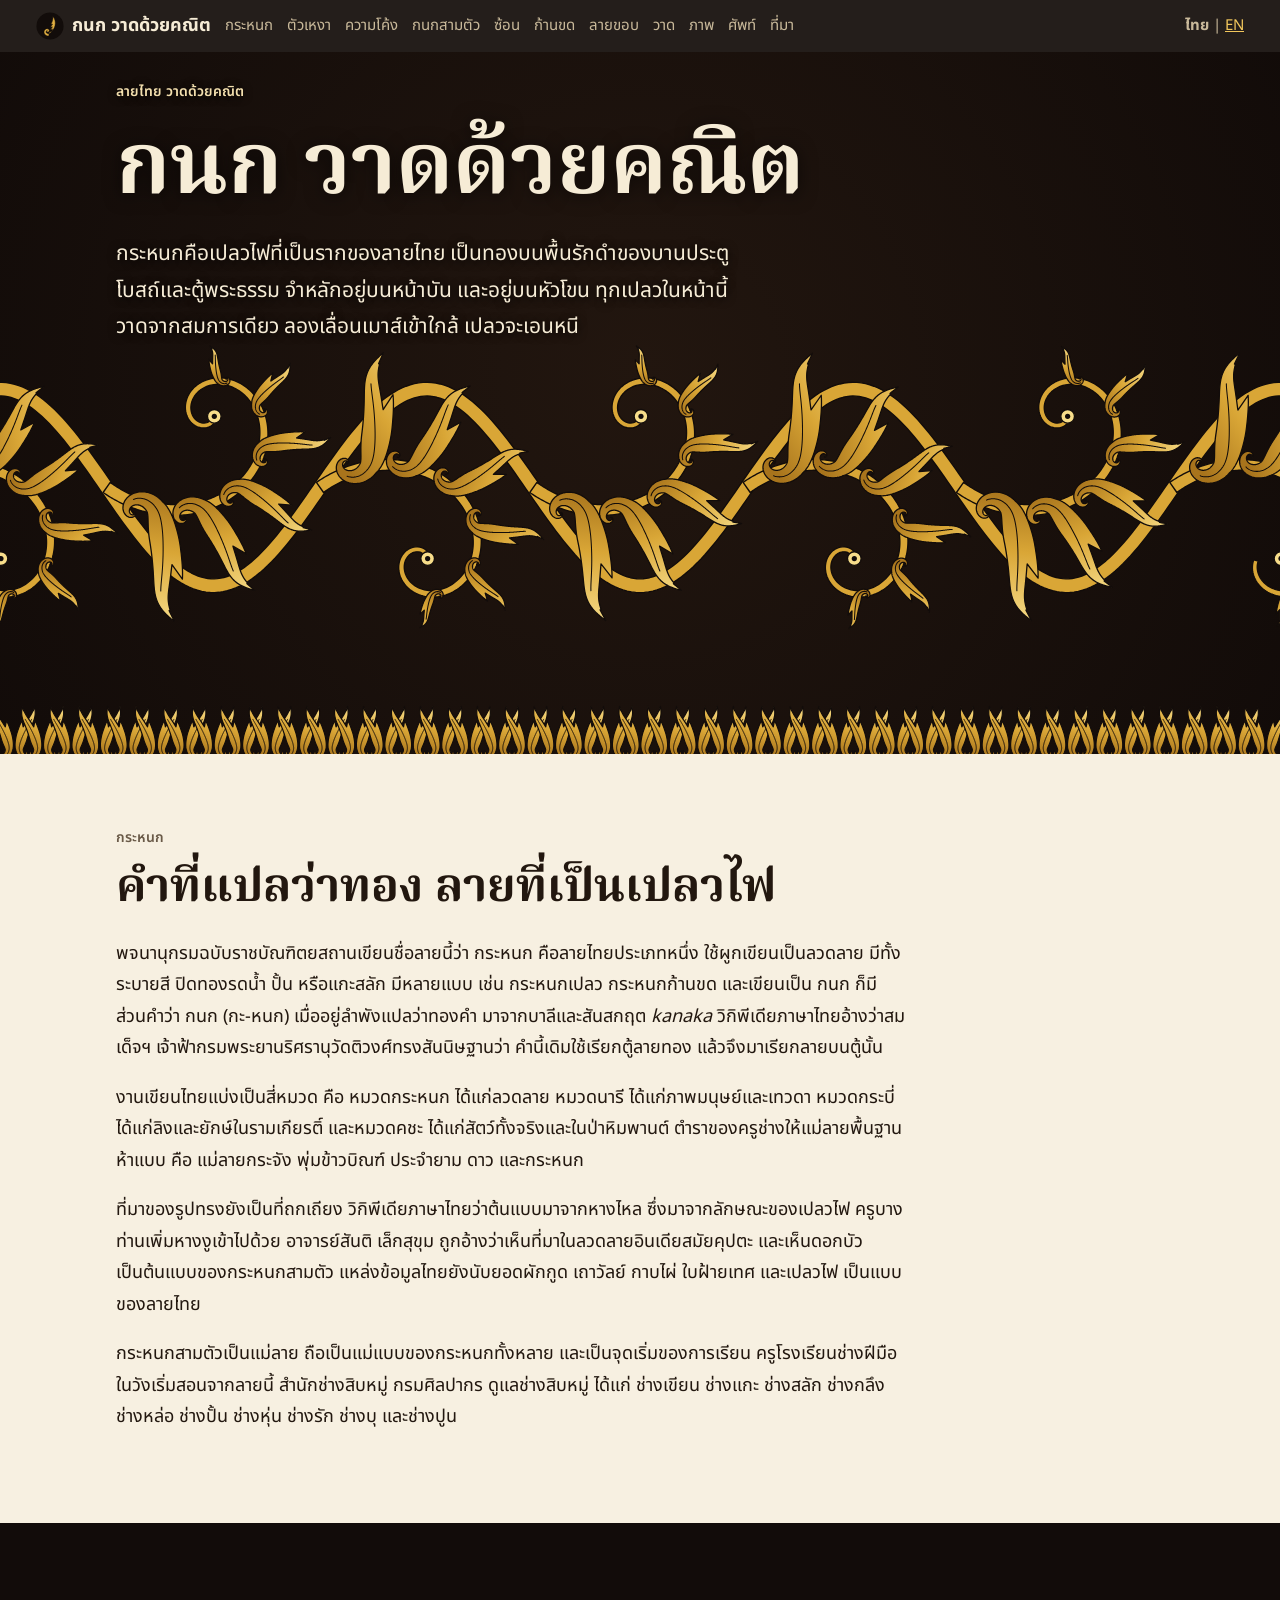
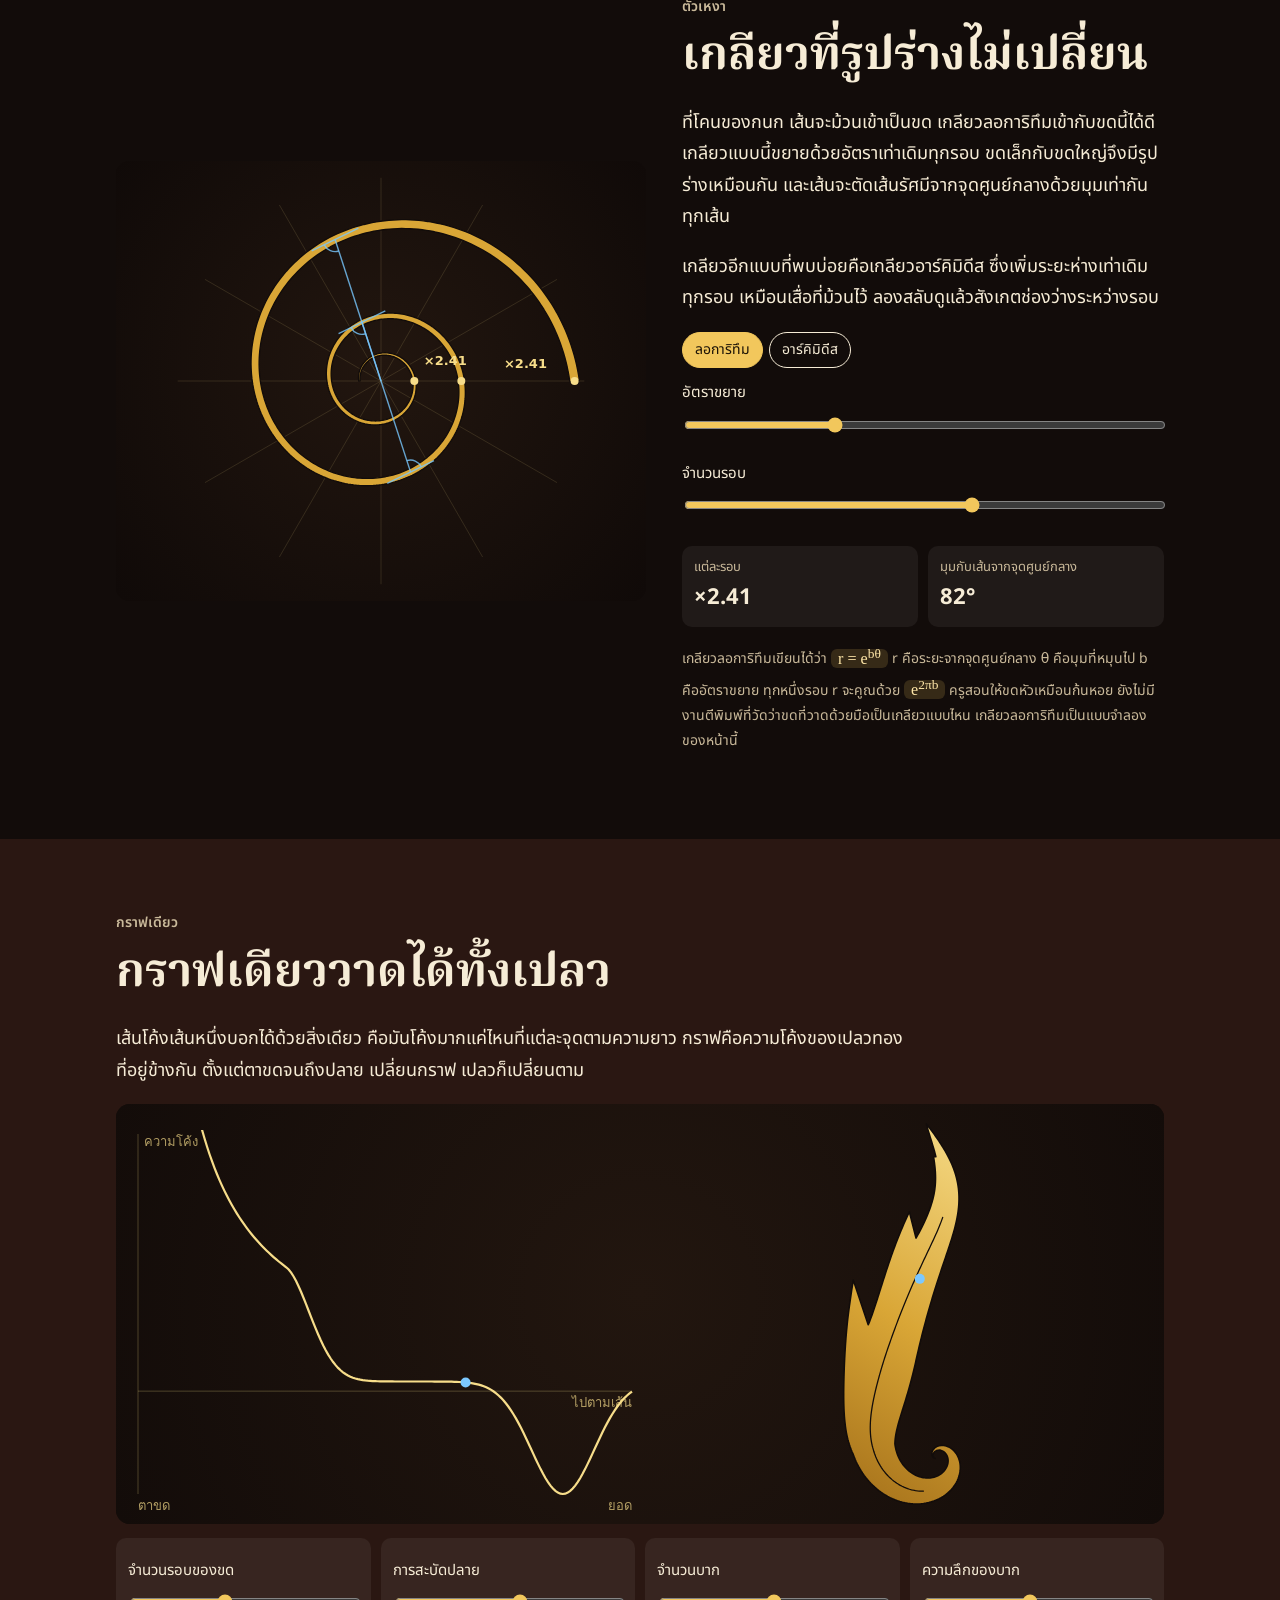
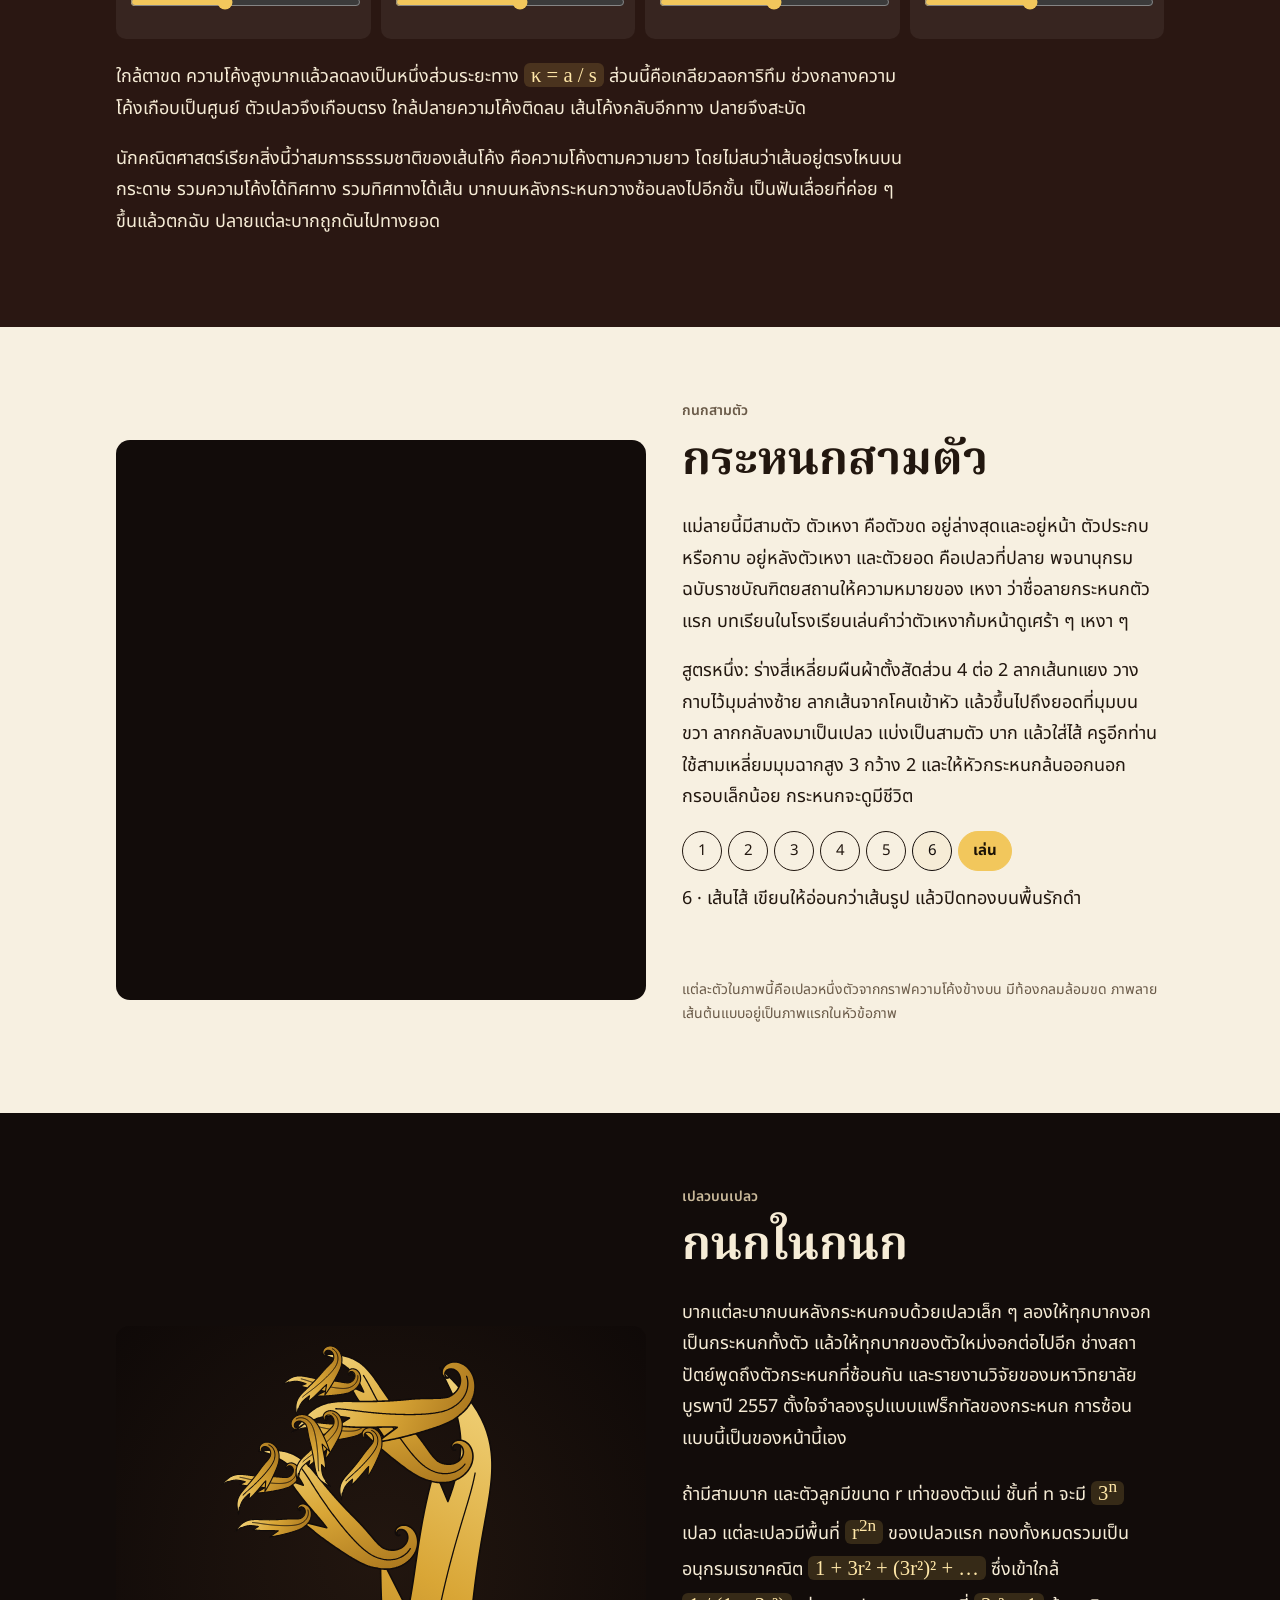
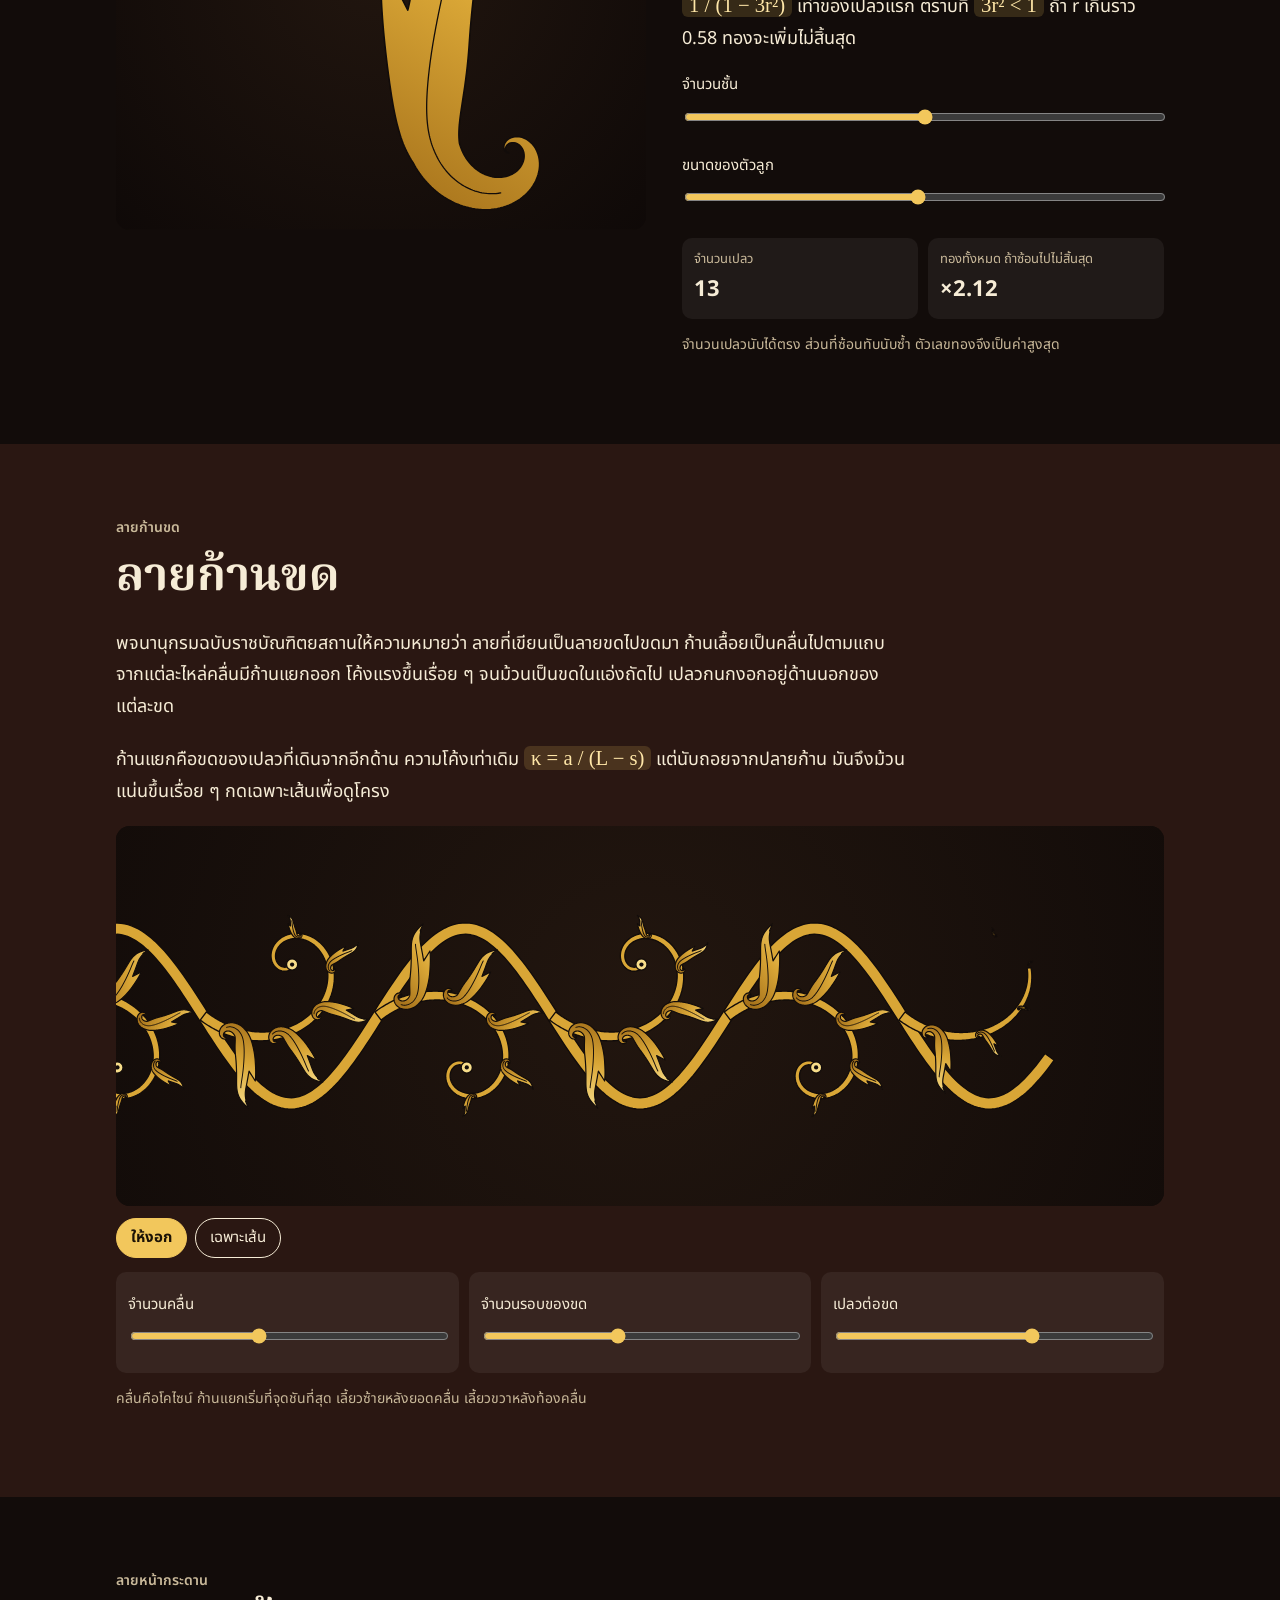
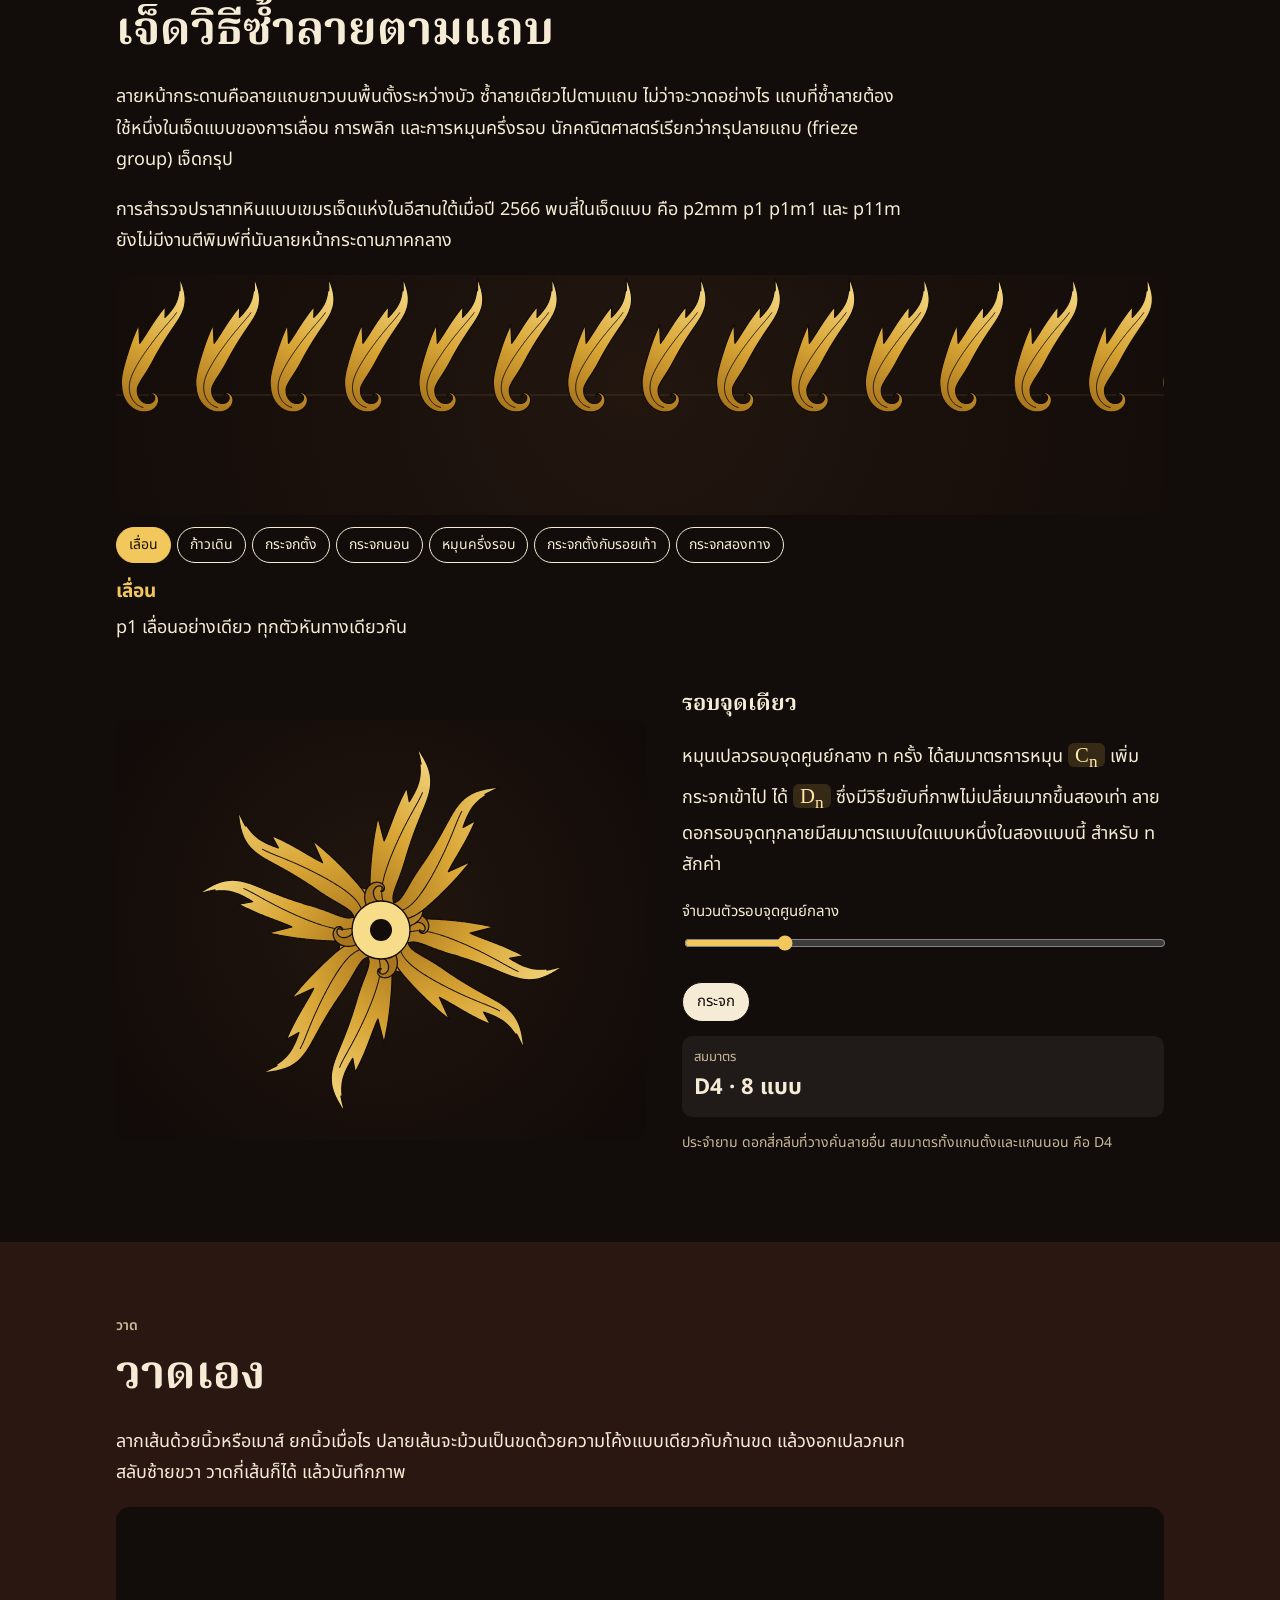
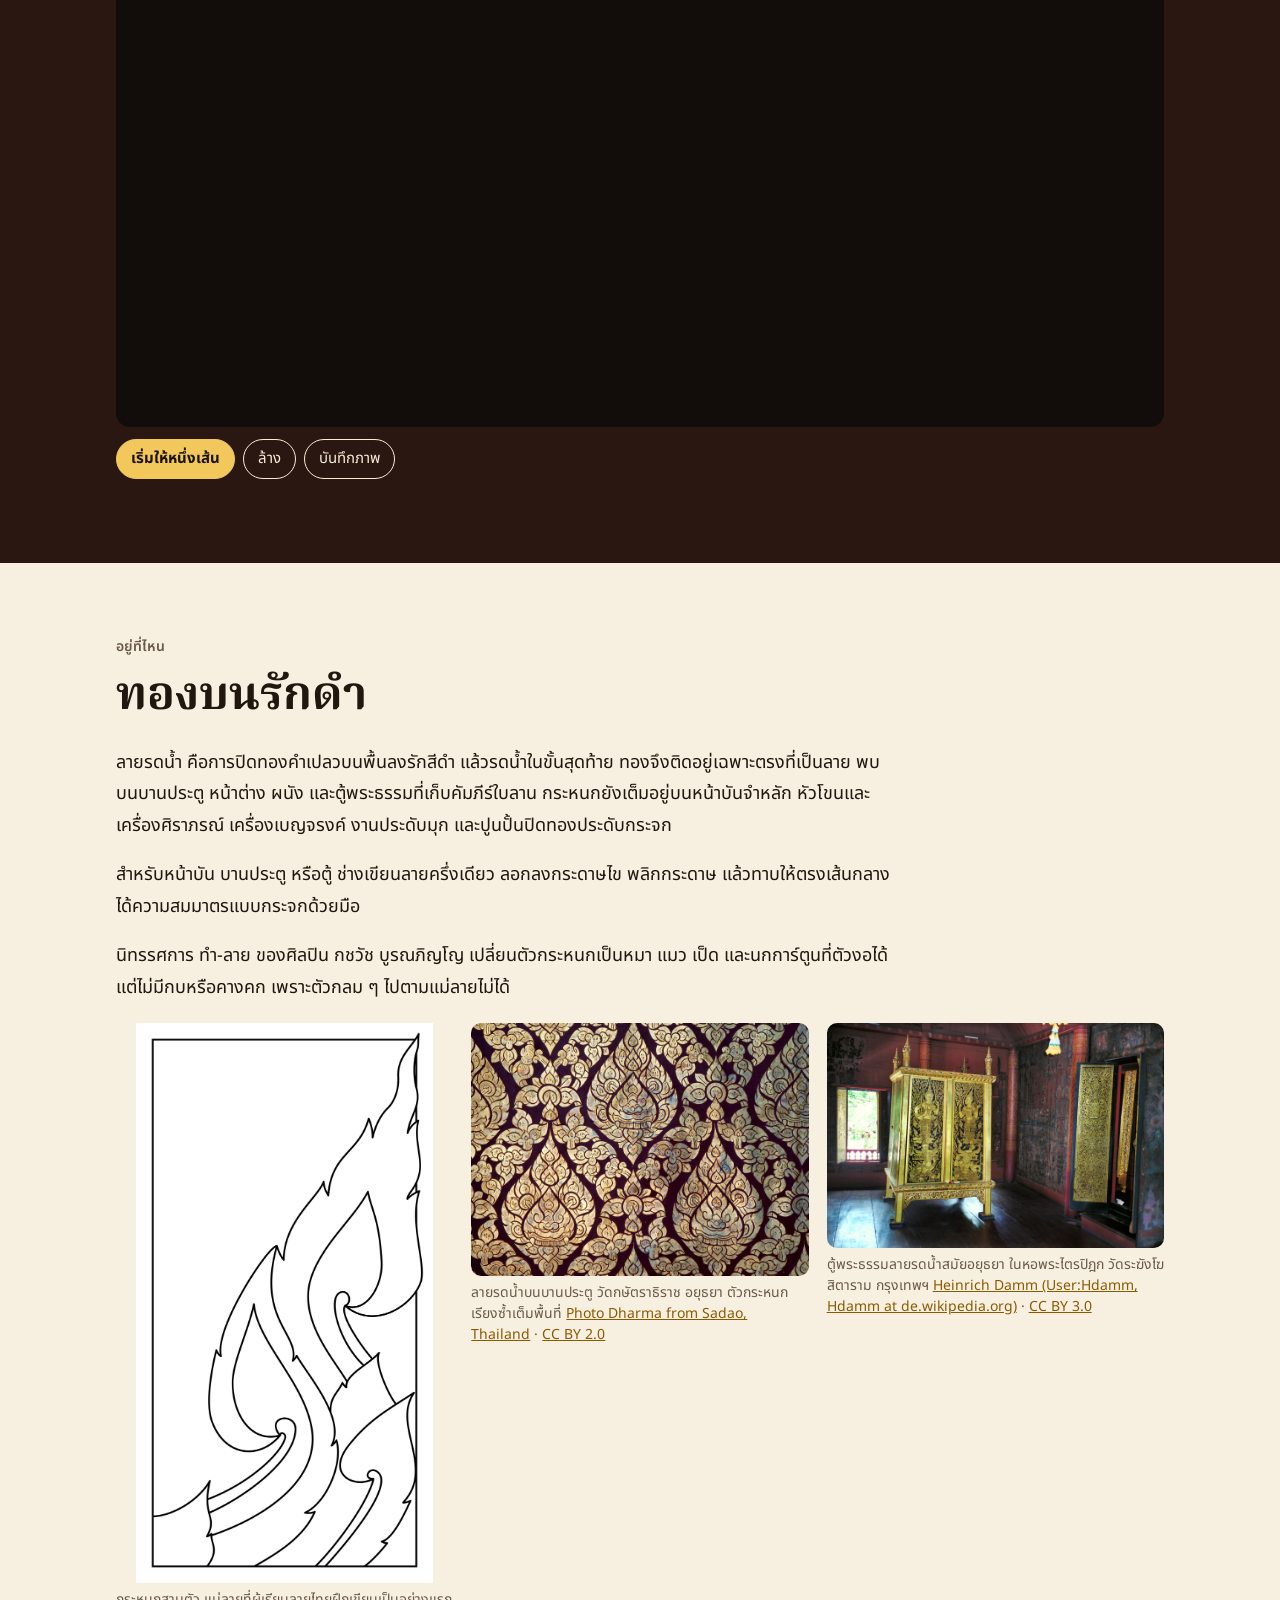
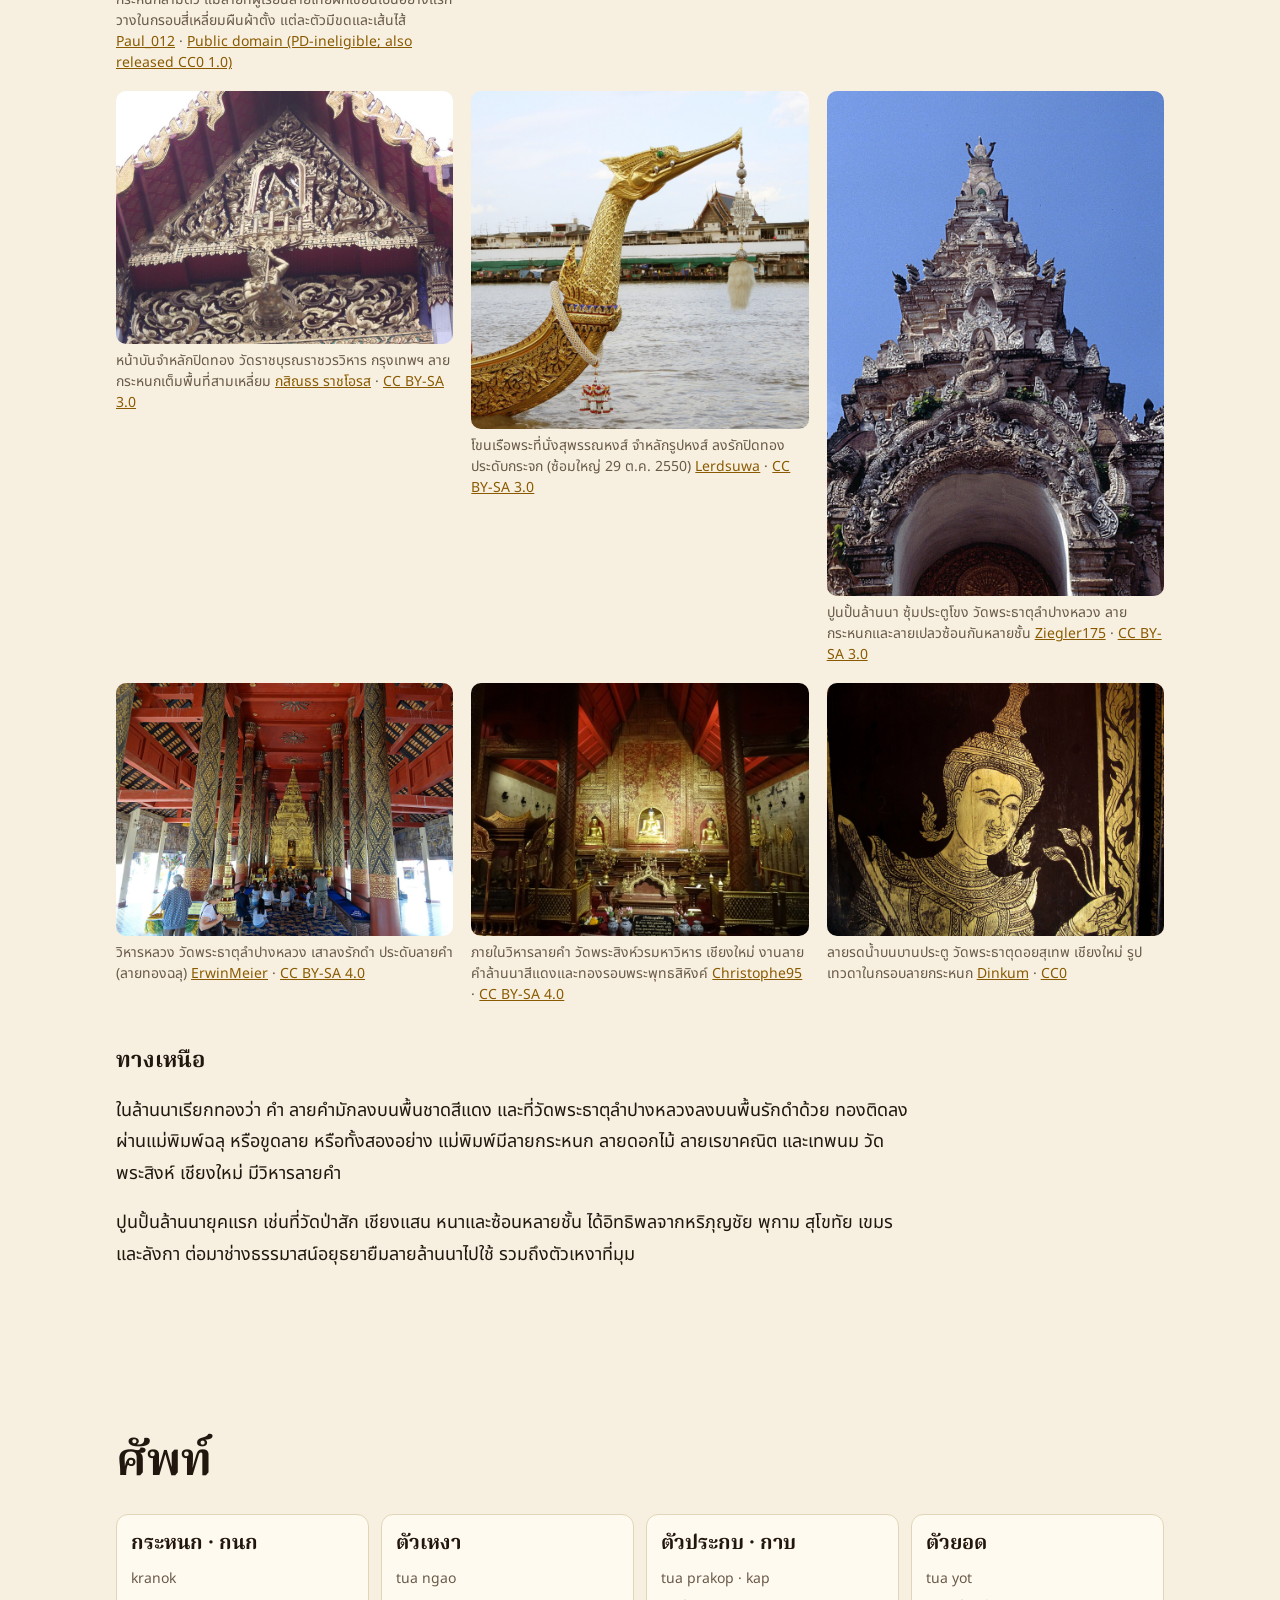
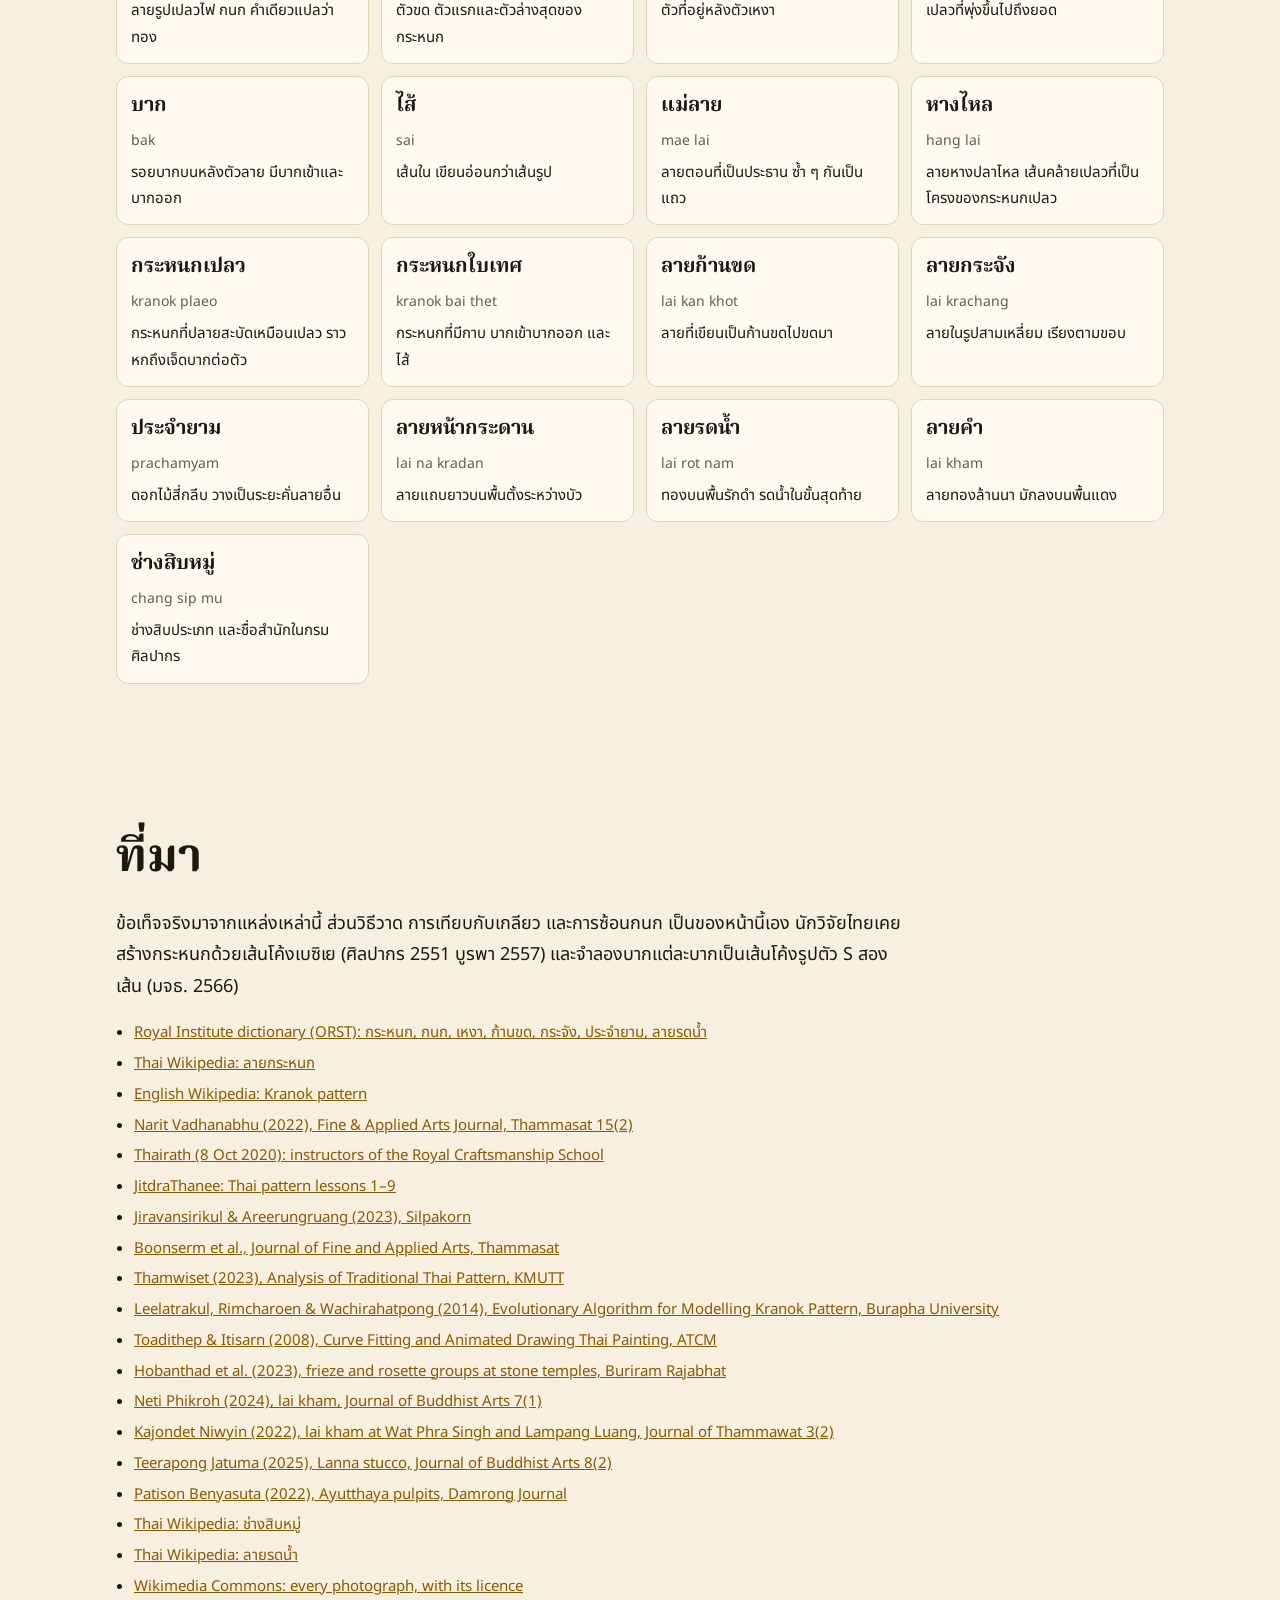
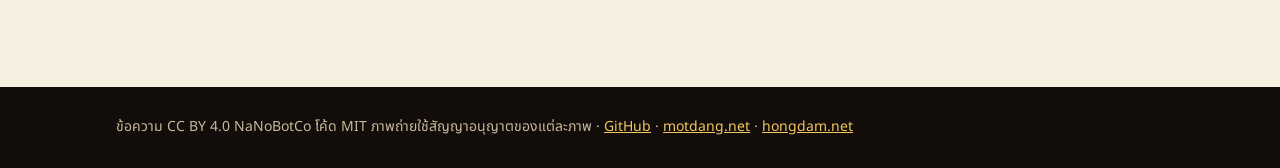
==== docs/th/index.html @ 628dbaa5 "Kranok, Drawn" ====
<!doctype html><html lang="th" translate="no" class="notranslate"><head>
<meta charset="utf-8"><meta name="viewport" content="width=device-width,initial-scale=1">
<meta name="google" content="notranslate">
<script>if(/[.]translate[.]goog$/.test(location.hostname))location.replace("https://"+location.hostname.slice(0,-15).replace(/--/g,"~").replace(/-/g,".").replace(/~/g,"-")+location.pathname+location.search.replace(/([?&])_x_tr_[^&]*/g,"$1").replace(/[?&]+$/,"").replace(/[?]&+/,"?")+location.hash)</script>
<title>กนก วาดด้วยคณิต · Kranok, Drawn</title>
<meta name="description" content="กระหนก เปลวไฟแห่งลายไทย วาดด้วยคณิต ตั้งแต่คำ ตัวเหงา กราฟเดียวที่ดัดเปลวทั้งตัว กนกสามตัว กนกซ้อนกนก ลายก้านขด เจ็ดวิธีซ้ำลายหน้ากระดาน ลายรดน้ำ และลายคำล้านนา ภาษาไทยและอังกฤษ">
<meta name="theme-color" content="#120c0a">
<link rel="canonical" href="https://nanobotco.github.io/kranok/th/">
<link rel="alternate" hreflang="en" href="https://nanobotco.github.io/kranok/"><link rel="alternate" hreflang="th" href="https://nanobotco.github.io/kranok/th/"><link rel="alternate" hreflang="x-default" href="https://nanobotco.github.io/kranok/">
<meta property="og:type" content="website"><meta property="og:site_name" content="Kranok, Drawn · กนก วาดด้วยคณิต">
<meta property="og:title" content="กนก วาดด้วยคณิต"><meta property="og:description" content="กระหนก เปลวไฟแห่งลายไทย วาดด้วยคณิต ตั้งแต่คำ ตัวเหงา กราฟเดียวที่ดัดเปลวทั้งตัว กนกสามตัว กนกซ้อนกนก ลายก้านขด เจ็ดวิธีซ้ำลายหน้ากระดาน ลายรดน้ำ และลายคำล้านนา ภาษาไทยและอังกฤษ"><meta property="og:url" content="https://nanobotco.github.io/kranok/th/">
<meta property="og:image" content="https://nanobotco.github.io/kranok/card.jpg"><meta property="og:image:secure_url" content="https://nanobotco.github.io/kranok/card.jpg"><meta property="og:image:type" content="image/jpeg">
<meta property="og:image:width" content="1200"><meta property="og:image:height" content="630">
<meta property="og:image:alt" content="เปลวกนกสีทองกับลายก้านขดบนพื้นรักสีดำ">
<meta property="og:locale" content="th_TH"><meta property="og:locale:alternate" content="en_US">
<meta name="twitter:card" content="summary_large_image"><meta name="twitter:image" content="https://nanobotco.github.io/kranok/card.jpg">
<link rel="icon" href="../icon.svg" type="image/svg+xml">
<link rel="alternate" type="text/plain" href="https://nanobotco.github.io/kranok/llms.txt" title="llms.txt">
<link rel="preconnect" href="https://fonts.googleapis.com"><link rel="preconnect" href="https://fonts.gstatic.com" crossorigin>
<link href="https://fonts.googleapis.com/css2?family=Fraunces:opsz,wght@9..144,600;9..144,700&family=Noto+Sans+Thai:wght@400;600;700&family=Noto+Serif+Thai:wght@600;700&display=swap" rel="stylesheet">
<script>if(/[?&]card/.test(location.search))document.documentElement.classList.add("card")</script>
<style>:root{--cave:#120c0a;--rock:#2a1712;--rock2:#3a211a;--ink:#f6ecd6;--dim:#c9b99a;--lamp:#f2c75c;--water:#7cc8ff;--deep:#7a1f17;--line:#9be38c;--paper:#f7f0e1;--pink:#ff8f7a;--pinkd:#c4402a;--text:#22170f;--mute:#6a5a48;--rule:#e2d4b8}
*{box-sizing:border-box}
html{scroll-behavior:smooth;-webkit-text-size-adjust:100%}
body{margin:0;background:var(--paper);color:var(--text);font:17px/1.6 "Noto Sans Thai",system-ui,-apple-system,"Segoe UI",sans-serif}
html[lang=th] body{font-size:18px;line-height:1.75}
a{color:#8a5a00}
.sr{position:absolute;width:1px;height:1px;overflow:hidden;clip:rect(0 0 0 0)}
h1,h2,h3{font-family:Fraunces,"Noto Serif Thai",Georgia,serif;font-weight:700;line-height:1.15;margin:0 0 .4em}
html[lang=th] h1,html[lang=th] h2,html[lang=th] h3{font-family:"Noto Serif Thai",Fraunces,serif;line-height:1.35}
h2{font-size:clamp(28px,4.6vw,46px)}
h3{font-size:22px}
.in{max-width:1080px;margin:0 auto;padding:0 16px}
.kick{font-size:14px;letter-spacing:.06em;text-transform:uppercase;color:var(--mute);margin:0 0 .5em;font-weight:600}
html[lang=th] .kick{text-transform:none;letter-spacing:0}
.intro{font-size:19px;max-width:44em}
.sec{padding:72px 0}
.sec p{max-width:44em}
.dark{background:var(--cave);color:var(--ink)}
.dark a{color:var(--lamp)}
.dark .kick{color:var(--dim)}
.rock{background:var(--rock);color:var(--ink)}
.rock a{color:var(--lamp)}
.rock .kick{color:var(--dim)}
canvas{display:block;width:100%;touch-action:pan-y}
.cv{border-radius:14px;background:#120c0a}
.note{font-size:14px;color:var(--mute);margin-top:.6em}
.dark .note,.rock .note{color:var(--dim)}
/* top bar */
header.top{position:sticky;top:0;z-index:20;background:rgba(18,12,10,.92);backdrop-filter:blur(8px);-webkit-backdrop-filter:blur(8px);color:var(--ink);transition:transform .25s}
header.top .in{display:flex;align-items:center;gap:14px;min-height:52px;max-width:1240px}
.brand{display:flex;align-items:center;gap:8px;color:var(--ink);text-decoration:none;font-weight:700;white-space:nowrap}
.brand svg{width:28px;height:28px}
header.top nav{display:flex;gap:14px;overflow-x:auto;scrollbar-width:none;flex:1;font-size:15px}
header.top nav::-webkit-scrollbar{display:none}
header.top nav a{color:var(--dim);text-decoration:none;white-space:nowrap;padding:6px 0}
header.top nav a:hover{color:var(--lamp)}
.lang{white-space:nowrap;font-size:15px;color:var(--dim)}
.lang a{color:var(--lamp)}
body.nav-away header.top{transform:translateY(-100%)}
@media (max-width:720px){.brand span{display:none}}
/* hero */
.hero{position:relative;background:var(--cave);color:var(--ink);overflow:hidden}
.hero canvas{height:min(78vh,720px);min-height:460px}
.hero-t{position:absolute;left:0;right:0;top:0;padding:28px 16px 0;max-width:1080px;margin:0 auto;pointer-events:none}
.hero-t h1{font-size:clamp(38px,7.4vw,86px);margin:0;text-shadow:0 2px 18px rgba(0,0,0,.6)}
.hero-t .kick{color:#f3dfae;text-shadow:0 1px 8px #000}
.hero-t .lede{font-size:clamp(17px,2.2vw,21px);max-width:30em;text-shadow:0 1px 10px #000;margin:.4em 0 0}
.tbar{display:flex;flex-wrap:wrap;align-items:center;gap:10px 14px;padding:12px 16px 18px;max-width:1080px;margin:0 auto}
.tbar input[type=range]{flex:1 1 280px;accent-color:var(--lamp);min-height:32px}
.tdate{font-weight:700;min-width:9em;font-variant-numeric:tabular-nums}
.tev{flex:1 1 100%;margin:0;min-height:3.4em;color:#e9e3d4;font-size:17px;max-width:46em}
.pill{font:inherit;font-size:15px;border:1.5px solid currentColor;background:transparent;color:inherit;border-radius:999px;padding:6px 14px;cursor:pointer;min-height:36px}
.pill.hot{background:var(--lamp);color:#1b1206;border-color:var(--lamp);font-weight:700}
.pill[aria-pressed=true]{background:var(--ink);color:var(--cave)}
.btns{display:flex;flex-wrap:wrap;gap:8px;margin:12px 0}
html.card header.top,html.card .tbar,html.card main>section:not(.hero),html.card footer{display:none}
html.card .hero canvas{height:100vh;min-height:0}
html.card .hero-t{padding-top:46px;padding-left:56px;max-width:none}
html.card .hero-t h1{font-size:96px}
.ph{display:grid;grid-template-columns:repeat(auto-fit,minmax(300px,1fr));gap:18px;margin-top:20px}
.ph figure{margin:0}
.ph img{width:100%;height:auto;border-radius:10px;display:block;background:#ddd}
.ph figcaption{font-size:14px;color:var(--mute);margin-top:6px;line-height:1.5}
.dark .ph figcaption,.rock .ph figcaption{color:var(--dim)}
.src{font-size:15px;padding-left:1.2em}
.src li{margin:.3em 0}
footer.bot{background:var(--cave);color:var(--dim);padding:28px 0;font-size:14px}
footer.bot a{color:var(--lamp)}
.math{font-family:"STIX Two Math","Cambria Math",Georgia,serif;font-size:1.15em;background:rgba(242,199,92,.14);border-radius:6px;padding:1px 7px;white-space:nowrap}
.dark .math,.rock .math{background:rgba(242,199,92,.16);color:#ffe7a8}
.seg{display:flex;flex-wrap:wrap;gap:6px;margin:12px 0}
.seg .pill{font-size:14px;padding:5px 12px;min-height:34px}
.seg .pill[aria-pressed=true]{background:var(--lamp);color:#1b1206;border-color:var(--lamp)}
.fz{margin-top:8px}
.fz b{font-size:19px;color:var(--lamp)}
.fz p{margin:.2em 0 0}
.steps{display:flex;flex-wrap:wrap;gap:6px;margin:12px 0}
.steps .pill{min-width:40px}
.steptext{min-height:4.8em;margin:.4em 0 0}
.glos{display:grid;grid-template-columns:repeat(auto-fill,minmax(250px,1fr));gap:12px;margin-top:20px}
.glos div{background:#fffaf0;border:1px solid var(--rule);border-radius:12px;padding:12px 14px}
.glos b{display:block;font-size:20px;font-family:"Noto Serif Thai",Fraunces,serif}
.glos i{font-style:normal;color:var(--mute);font-size:14px}
.glos p{margin:.3em 0 0;font-size:15px}
#owncv{cursor:crosshair;touch-action:none}
.cv{background:#120c0a}
.hero{background:#120c0a}
.lede-wrap{max-width:46em}
html.card .cardline{display:block}
.cardline{display:none;font-size:22px;color:#f3dfae;margin-top:16px;text-shadow:0 1px 8px #000}
.cardline span{font-size:18px;color:var(--lamp)}
.two{display:grid;grid-template-columns:1.1fr 1fr;gap:36px;align-items:center}
@media (max-width:860px){.two{grid-template-columns:1fr}}
.readout{display:grid;grid-template-columns:repeat(auto-fit,minmax(140px,1fr));gap:10px;margin:14px 0}
.readout div{background:rgba(255,255,255,.06);border-radius:10px;padding:10px 12px}
.sec:not(.dark):not(.rock) .readout div{background:#efe3c8}
.readout span{display:block;font-size:13px;color:var(--dim)}
.sec:not(.dark):not(.rock) .readout span{color:var(--mute)}
.readout b{font-size:22px;font-variant-numeric:tabular-nums}
input[type=range]{width:100%;accent-color:var(--lamp);min-height:32px}
label.lab{display:block;font-size:15px;margin-top:10px}
@media (prefers-reduced-motion:reduce){html{scroll-behavior:auto}}
.ph img{max-height:560px;object-fit:contain;background:transparent}
</style>
</head><body>
<header class="top"><div class="in"><a class="brand" href="#top"><img src="../icon.svg" width="28" height="28" alt=""><span>กนก วาดด้วยคณิต</span></a>
<nav aria-label="หัวข้อ"><a href="#kranok">กระหนก</a><a href="#curl">ตัวเหงา</a><a href="#bend">ความโค้ง</a><a href="#three">กนกสามตัว</a><a href="#nest">ซ้อน</a><a href="#scroll">ก้านขด</a><a href="#borders">ลายขอบ</a><a href="#draw">วาด</a><a href="#where">ภาพ</a><a href="#words">ศัพท์</a><a href="#sources">ที่มา</a></nav>
<span class="lang"><b>ไทย</b> | <a href="../" hreflang="en">EN</a></span></div></header>
<main><section id="top" class="hero"><canvas id="scene" role="img" aria-label="ลายก้านขดเปลวกนกสีทองค่อย ๆ งอกบนพื้นรักสีดำ"></canvas>
<div class="hero-t"><p class="kick">ลายไทย วาดด้วยคณิต</p><h1>กนก วาดด้วยคณิต</h1><p class="lede">กระหนกคือเปลวไฟที่เป็นรากของลายไทย เป็นทองบนพื้นรักดำของบานประตูโบสถ์และตู้พระธรรม จำหลักอยู่บนหน้าบัน และอยู่บนหัวโขน ทุกเปลวในหน้านี้วาดจากสมการเดียว ลองเลื่อนเมาส์เข้าใกล้ เปลวจะเอนหนี</p><p class="cardline">เปลวไฟแห่งลายไทย วาดด้วยคณิต<br><span>nanobotco.github.io/kranok</span></p></div></section>
<section id="kranok" class="sec"><div class="in"><p class="kick">กระหนก</p><h2>คำที่แปลว่าทอง ลายที่เป็นเปลวไฟ</h2><p>พจนานุกรมฉบับราชบัณฑิตยสถานเขียนชื่อลายนี้ว่า กระหนก คือลายไทยประเภทหนึ่ง ใช้ผูกเขียนเป็นลวดลาย มีทั้งระบายสี ปิดทองรดน้ำ ปั้น หรือแกะสลัก มีหลายแบบ เช่น กระหนกเปลว กระหนกก้านขด และเขียนเป็น กนก ก็มี ส่วนคำว่า กนก (กะ-หนก) เมื่ออยู่ลำพังแปลว่าทองคำ มาจากบาลีและสันสกฤต <i>kanaka</i> วิกิพีเดียภาษาไทยอ้างว่าสมเด็จฯ เจ้าฟ้ากรมพระยานริศรานุวัดติวงศ์ทรงสันนิษฐานว่า คำนี้เดิมใช้เรียกตู้ลายทอง แล้วจึงมาเรียกลายบนตู้นั้น</p><p>งานเขียนไทยแบ่งเป็นสี่หมวด คือ หมวดกระหนก ได้แก่ลวดลาย หมวดนารี ได้แก่ภาพมนุษย์และเทวดา หมวดกระบี่ ได้แก่ลิงและยักษ์ในรามเกียรติ์ และหมวดคชะ ได้แก่สัตว์ทั้งจริงและในป่าหิมพานต์ ตำราของครูช่างให้แม่ลายพื้นฐานห้าแบบ คือ แม่ลายกระจัง พุ่มข้าวบิณฑ์ ประจำยาม ดาว และกระหนก</p><p>ที่มาของรูปทรงยังเป็นที่ถกเถียง วิกิพีเดียภาษาไทยว่าต้นแบบมาจากหางไหล ซึ่งมาจากลักษณะของเปลวไฟ ครูบางท่านเพิ่มหางงูเข้าไปด้วย อาจารย์สันติ เล็กสุขุม ถูกอ้างว่าเห็นที่มาในลวดลายอินเดียสมัยคุปตะ และเห็นดอกบัวเป็นต้นแบบของกระหนกสามตัว แหล่งข้อมูลไทยยังนับยอดผักกูด เถาวัลย์ กาบไผ่ ใบฝ้ายเทศ และเปลวไฟ เป็นแบบของลายไทย</p><p>กระหนกสามตัวเป็นแม่ลาย ถือเป็นแม่แบบของกระหนกทั้งหลาย และเป็นจุดเริ่มของการเรียน ครูโรงเรียนช่างฝีมือในวังเริ่มสอนจากลายนี้ สำนักช่างสิบหมู่ กรมศิลปากร ดูแลช่างสิบหมู่ ได้แก่ ช่างเขียน ช่างแกะ ช่างสลัก ช่างกลึง ช่างหล่อ ช่างปั้น ช่างหุ่น ช่างรัก ช่างบุ และช่างปูน</p></div></section>
<section id="curl" class="sec dark"><div class="in two"><div><canvas id="curlcv" class="cv" role="img" aria-label="เกลียวที่รูปร่างไม่เปลี่ยน"></canvas></div>
<div><p class="kick">ตัวเหงา</p><h2>เกลียวที่รูปร่างไม่เปลี่ยน</h2><p>ที่โคนของกนก เส้นจะม้วนเข้าเป็นขด เกลียวลอการิทึมเข้ากับขดนี้ได้ดี เกลียวแบบนี้ขยายด้วยอัตราเท่าเดิมทุกรอบ ขดเล็กกับขดใหญ่จึงมีรูปร่างเหมือนกัน และเส้นจะตัดเส้นรัศมีจากจุดศูนย์กลางด้วยมุมเท่ากันทุกเส้น</p><p>เกลียวอีกแบบที่พบบ่อยคือเกลียวอาร์คิมิดีส ซึ่งเพิ่มระยะห่างเท่าเดิมทุกรอบ เหมือนเสื่อที่ม้วนไว้ ลองสลับดูแล้วสังเกตช่องว่างระหว่างรอบ</p>
<div class="seg" role="group"><button class="pill" type="button" data-curl="log" aria-pressed="true">ลอการิทึม</button><button class="pill" type="button" data-curl="arch" aria-pressed="false">อาร์คิมิดีส</button></div>
<div id="cbw"><label class="lab" for="cb">อัตราขยาย</label><input id="cb" type="range" min="0.06" max="0.32" step="0.005" value="0.14"></div><label class="lab" for="ct">จำนวนรอบ</label><input id="ct" type="range" min="1" max="3.5" step="0.05" value="2.5">
<div class="readout"><div><span>แต่ละรอบ</span><b id="cr1">–</b></div><div><span>มุมกับเส้นจากจุดศูนย์กลาง</span><b id="cr2">–</b></div></div>
<p class="note">เกลียวลอการิทึมเขียนได้ว่า <span class="math">r = e<sup>bθ</sup></span> r คือระยะจากจุดศูนย์กลาง θ คือมุมที่หมุนไป b คืออัตราขยาย ทุกหนึ่งรอบ r จะคูณด้วย <span class="math">e<sup>2πb</sup></span> ครูสอนให้ขดหัวเหมือนก้นหอย ยังไม่มีงานตีพิมพ์ที่วัดว่าขดที่วาดด้วยมือเป็นเกลียวแบบไหน เกลียวลอการิทึมเป็นแบบจำลองของหน้านี้</p></div></div></section>
<section id="bend" class="sec rock"><div class="in"><p class="kick">กราฟเดียว</p><h2>กราฟเดียววาดได้ทั้งเปลว</h2><p>เส้นโค้งเส้นหนึ่งบอกได้ด้วยสิ่งเดียว คือมันโค้งมากแค่ไหนที่แต่ละจุดตามความยาว กราฟคือความโค้งของเปลวทองที่อยู่ข้างกัน ตั้งแต่ตาขดจนถึงปลาย เปลี่ยนกราฟ เปลวก็เปลี่ยนตาม</p>
<canvas id="bendcv" class="cv" role="img" aria-label="กราฟเดียววาดได้ทั้งเปลว"></canvas>
<div class="readout" style="grid-template-columns:repeat(auto-fit,minmax(200px,1fr))"><div><label class="lab" for="bturns">จำนวนรอบของขด</label><input id="bturns" type="range" min="0.3" max="2.4" step="0.05" value="1.15"></div><div><label class="lab" for="bflick">การสะบัดปลาย</label><input id="bflick" type="range" min="-4" max="16" step="0.5" value="7"></div><div><label class="lab" for="bteeth">จำนวนบาก</label><input id="bteeth" type="range" min="0" max="6" step="1" value="3"></div><div><label class="lab" for="bdepth">ความลึกของบาก</label><input id="bdepth" type="range" min="0" max="1.2" step="0.05" value="0.55"></div></div>
<p>ใกล้ตาขด ความโค้งสูงมากแล้วลดลงเป็นหนึ่งส่วนระยะทาง <span class="math">κ = a / s</span> ส่วนนี้คือเกลียวลอการิทึม ช่วงกลางความโค้งเกือบเป็นศูนย์ ตัวเปลวจึงเกือบตรง ใกล้ปลายความโค้งติดลบ เส้นโค้งกลับอีกทาง ปลายจึงสะบัด</p><p>นักคณิตศาสตร์เรียกสิ่งนี้ว่าสมการธรรมชาติของเส้นโค้ง คือความโค้งตามความยาว โดยไม่สนว่าเส้นอยู่ตรงไหนบนกระดาษ รวมความโค้งได้ทิศทาง รวมทิศทางได้เส้น บากบนหลังกระหนกวางซ้อนลงไปอีกชั้น เป็นฟันเลื่อยที่ค่อย ๆ ขึ้นแล้วตกฉับ ปลายแต่ละบากถูกดันไปทางยอด</p></div></section>
<section id="three" class="sec"><div class="in two"><div><canvas id="threecv" class="cv" role="img" aria-label="กระหนกสามตัว"></canvas></div>
<div><p class="kick">กนกสามตัว</p><h2>กระหนกสามตัว</h2><p>แม่ลายนี้มีสามตัว ตัวเหงา คือตัวขด อยู่ล่างสุดและอยู่หน้า ตัวประกบหรือกาบ อยู่หลังตัวเหงา และตัวยอด คือเปลวที่ปลาย พจนานุกรมฉบับราชบัณฑิตยสถานให้ความหมายของ เหงา ว่าชื่อลายกระหนกตัวแรก บทเรียนในโรงเรียนเล่นคำว่าตัวเหงาก้มหน้าดูเศร้า ๆ เหงา ๆ</p><p>สูตรหนึ่ง: ร่างสี่เหลี่ยมผืนผ้าตั้งสัดส่วน 4 ต่อ 2 ลากเส้นทแยง วางกาบไว้มุมล่างซ้าย ลากเส้นจากโคนเข้าหัว แล้วขึ้นไปถึงยอดที่มุมบนขวา ลากกลับลงมาเป็นเปลว แบ่งเป็นสามตัว บาก แล้วใส่ไส้ ครูอีกท่านใช้สามเหลี่ยมมุมฉากสูง 3 กว้าง 2 และให้หัวกระหนกล้นออกนอกกรอบเล็กน้อย กระหนกจะดูมีชีวิต</p>
<div class="steps" role="group" aria-label="กระหนกสามตัว"><button class="pill" type="button" data-step="0" aria-pressed="false">1</button><button class="pill" type="button" data-step="1" aria-pressed="false">2</button><button class="pill" type="button" data-step="2" aria-pressed="false">3</button><button class="pill" type="button" data-step="3" aria-pressed="false">4</button><button class="pill" type="button" data-step="4" aria-pressed="false">5</button><button class="pill" type="button" data-step="5" aria-pressed="false">6</button><button id="tplay" class="pill hot" type="button">เล่น</button></div>
<p id="steptext" class="steptext" aria-live="polite"></p><p class="note">แต่ละตัวในภาพนี้คือเปลวหนึ่งตัวจากกราฟความโค้งข้างบน มีท้องกลมล้อมขด ภาพลายเส้นต้นแบบอยู่เป็นภาพแรกในหัวข้อภาพ</p></div></div></section>
<section id="nest" class="sec dark"><div class="in two"><div><canvas id="nestcv" class="cv" role="img" aria-label="กนกในกนก"></canvas></div>
<div><p class="kick">เปลวบนเปลว</p><h2>กนกในกนก</h2><p>บากแต่ละบากบนหลังกระหนกจบด้วยเปลวเล็ก ๆ ลองให้ทุกบากงอกเป็นกระหนกทั้งตัว แล้วให้ทุกบากของตัวใหม่งอกต่อไปอีก ช่างสถาปัตย์พูดถึงตัวกระหนกที่ซ้อนกัน และรายงานวิจัยของมหาวิทยาลัยบูรพาปี 2557 ตั้งใจจำลองรูปแบบแฟร็กทัลของกระหนก การซ้อนแบบนี้เป็นของหน้านี้เอง</p><p>ถ้ามีสามบาก และตัวลูกมีขนาด r เท่าของตัวแม่ ชั้นที่ n จะมี <span class="math">3<sup>n</sup></span> เปลว แต่ละเปลวมีพื้นที่ <span class="math">r<sup>2n</sup></span> ของเปลวแรก ทองทั้งหมดรวมเป็นอนุกรมเรขาคณิต <span class="math">1 + 3r² + (3r²)² + …</span> ซึ่งเข้าใกล้ <span class="math">1 / (1 − 3r²)</span> เท่าของเปลวแรก ตราบที่ <span class="math">3r² &lt; 1</span> ถ้า r เกินราว 0.58 ทองจะเพิ่มไม่สิ้นสุด</p>
<label class="lab" for="ndepth">จำนวนชั้น</label><input id="ndepth" type="range" min="0" max="4" step="1" value="2"><label class="lab" for="nratio">ขนาดของตัวลูก</label><input id="nratio" type="range" min="0.25" max="0.6" step="0.01" value="0.42">
<div class="readout"><div><span>จำนวนเปลว</span><b id="ncount">–</b></div><div><span>ทองทั้งหมด ถ้าซ้อนไปไม่สิ้นสุด</span><b id="ngold">–</b></div></div>
<p class="note">จำนวนเปลวนับได้ตรง ส่วนที่ซ้อนทับนับซ้ำ ตัวเลขทองจึงเป็นค่าสูงสุด</p></div></div></section>
<section id="scroll" class="sec rock"><div class="in"><p class="kick">ลายก้านขด</p><h2>ลายก้านขด</h2><p>พจนานุกรมฉบับราชบัณฑิตยสถานให้ความหมายว่า ลายที่เขียนเป็นลายขดไปขดมา ก้านเลื้อยเป็นคลื่นไปตามแถบ จากแต่ละไหล่คลื่นมีก้านแยกออก โค้งแรงขึ้นเรื่อย ๆ จนม้วนเป็นขดในแอ่งถัดไป เปลวกนกงอกอยู่ด้านนอกของแต่ละขด</p><p>ก้านแยกคือขดของเปลวที่เดินจากอีกด้าน ความโค้งเท่าเดิม <span class="math">κ = a / (L − s)</span> แต่นับถอยจากปลายก้าน มันจึงม้วนแน่นขึ้นเรื่อย ๆ กดเฉพาะเส้นเพื่อดูโครง</p>
<canvas id="scrollcv" class="cv" role="img" aria-label="ลายก้านขด"></canvas>
<div class="btns"><button id="sgrow" class="pill hot" type="button">ให้งอก</button><button id="sbones" class="pill" type="button" aria-pressed="false">เฉพาะเส้น</button></div>
<div class="readout" style="grid-template-columns:repeat(auto-fit,minmax(200px,1fr))"><div><label class="lab" for="swaves">จำนวนคลื่น</label><input id="swaves" type="range" min="1" max="6" step="0.5" value="3"></div><div><label class="lab" for="sturns">จำนวนรอบของขด</label><input id="sturns" type="range" min="0.5" max="2.4" step="0.05" value="1.3"></div><div><label class="lab" for="sleaves">เปลวต่อขด</label><input id="sleaves" type="range" min="0" max="8" step="1" value="5"></div></div>
<p class="note">คลื่นคือโคไซน์ ก้านแยกเริ่มที่จุดชันที่สุด เลี้ยวซ้ายหลังยอดคลื่น เลี้ยวขวาหลังท้องคลื่น</p></div></section>
<section id="borders" class="sec dark"><div class="in"><p class="kick">ลายหน้ากระดาน</p><h2>เจ็ดวิธีซ้ำลายตามแถบ</h2><p>ลายหน้ากระดานคือลายแถบยาวบนพื้นตั้งระหว่างบัว ซ้ำลายเดียวไปตามแถบ ไม่ว่าจะวาดอย่างไร แถบที่ซ้ำลายต้องใช้หนึ่งในเจ็ดแบบของการเลื่อน การพลิก และการหมุนครึ่งรอบ นักคณิตศาสตร์เรียกว่ากรุปลายแถบ (frieze group) เจ็ดกรุป</p><p>การสำรวจปราสาทหินแบบเขมรเจ็ดแห่งในอีสานใต้เมื่อปี 2566 พบสี่ในเจ็ดแบบ คือ p2mm p1 p1m1 และ p11m ยังไม่มีงานตีพิมพ์ที่นับลายหน้ากระดานภาคกลาง</p>
<canvas id="friezecv" class="cv" role="img" aria-label="เจ็ดวิธีซ้ำลายตามแถบ"></canvas>
<div class="seg" role="group"><button class="pill" type="button" data-f="p1" aria-pressed="true">เลื่อน</button><button class="pill" type="button" data-f="p11g" aria-pressed="false">ก้าวเดิน</button><button class="pill" type="button" data-f="p1m1" aria-pressed="false">กระจกตั้ง</button><button class="pill" type="button" data-f="p11m" aria-pressed="false">กระจกนอน</button><button class="pill" type="button" data-f="p2" aria-pressed="false">หมุนครึ่งรอบ</button><button class="pill" type="button" data-f="p2mg" aria-pressed="false">กระจกตั้งกับรอยเท้า</button><button class="pill" type="button" data-f="p2mm" aria-pressed="false">กระจกสองทาง</button></div><div class="fz"><b id="fname"></b><p id="fdesc"></p></div>
<div class="two" style="margin-top:46px"><div><canvas id="rosecv" class="cv" role="img" aria-label="รอบจุดเดียว"></canvas></div>
<div><h3>รอบจุดเดียว</h3><p>หมุนเปลวรอบจุดศูนย์กลาง n ครั้ง ได้สมมาตรการหมุน <span class="math">C<sub>n</sub></span> เพิ่มกระจกเข้าไป ได้ <span class="math">D<sub>n</sub></span> ซึ่งมีวิธีขยับที่ภาพไม่เปลี่ยนมากขึ้นสองเท่า ลายดอกรอบจุดทุกลายมีสมมาตรแบบใดแบบหนึ่งในสองแบบนี้ สำหรับ n สักค่า</p><label class="lab" for="rn">จำนวนตัวรอบจุดศูนย์กลาง</label><input id="rn" type="range" min="2" max="12" step="1" value="4">
<div class="btns"><button id="rm" class="pill" type="button" aria-pressed="true">กระจก</button></div>
<div class="readout"><div><span>สมมาตร</span><b id="rsym">–</b></div></div><p class="note">ประจำยาม ดอกสี่กลีบที่วางคั่นลายอื่น สมมาตรทั้งแกนตั้งและแกนนอน คือ D4</p></div></div></div></section>
<section id="draw" class="sec rock"><div class="in"><p class="kick">วาด</p><h2>วาดเอง</h2><p>ลากเส้นด้วยนิ้วหรือเมาส์ ยกนิ้วเมื่อไร ปลายเส้นจะม้วนเป็นขดด้วยความโค้งแบบเดียวกับก้านขด แล้วงอกเปลวกนกสลับซ้ายขวา วาดกี่เส้นก็ได้ แล้วบันทึกภาพ</p>
<canvas id="owncv" class="cv" role="img" aria-label="ลากเส้นตรงนี้"></canvas>
<div class="btns"><button id="oseed" class="pill hot" type="button">เริ่มให้หนึ่งเส้น</button><button id="oclear" class="pill" type="button">ล้าง</button><button id="osave" class="pill" type="button">บันทึกภาพ</button></div></div></section>
<section id="where" class="sec"><div class="in"><p class="kick">อยู่ที่ไหน</p><h2>ทองบนรักดำ</h2><p>ลายรดน้ำ คือการปิดทองคำเปลวบนพื้นลงรักสีดำ แล้วรดน้ำในขั้นสุดท้าย ทองจึงติดอยู่เฉพาะตรงที่เป็นลาย พบบนบานประตู หน้าต่าง ผนัง และตู้พระธรรมที่เก็บคัมภีร์ใบลาน กระหนกยังเต็มอยู่บนหน้าบันจำหลัก หัวโขนและเครื่องศิราภรณ์ เครื่องเบญจรงค์ งานประดับมุก และปูนปั้นปิดทองประดับกระจก</p><p>สำหรับหน้าบัน บานประตู หรือตู้ ช่างเขียนลายครึ่งเดียว ลอกลงกระดาษไข พลิกกระดาษ แล้วทาบให้ตรงเส้นกลาง ได้ความสมมาตรแบบกระจกด้วยมือ</p><p>นิทรรศการ ทำ-ลาย ของศิลปิน กชวัช บูรณภิญโญ เปลี่ยนตัวกระหนกเป็นหมา แมว เป็ด และนกการ์ตูนที่ตัวงอได้ แต่ไม่มีกบหรือคางคก เพราะตัวกลม ๆ ไปตามแม่ลายไม่ได้</p>
<div class="ph"><figure><img loading="lazy" src="../img/01-kranok-sam-tua-drawing.jpg" width="1600" height="3023" alt="กระหนกสามตัว แม่ลายที่ผู้เรียนลายไทยฝึกเขียนเป็นอย่างแรก วางในกรอบสี่เหลี่ยมผืนผ้าตั้ง แต่ละตัวมีขดและเส้นไส้"><figcaption>กระหนกสามตัว แม่ลายที่ผู้เรียนลายไทยฝึกเขียนเป็นอย่างแรก วางในกรอบสี่เหลี่ยมผืนผ้าตั้ง แต่ละตัวมีขดและเส้นไส้ <a href="https://commons.wikimedia.org/wiki/File:Kranok_sam_tua.svg">Paul_012</a> · <a href="https://creativecommons.org/publicdomain/zero/1.0/">Public domain (PD-ineligible; also released CC0 1.0)</a></figcaption></figure><figure><img loading="lazy" src="../img/02-lai-rot-nam-door-wat-kasattrathirat.jpg" width="1600" height="1200" alt="ลายรดน้ำบนบานประตู วัดกษัตราธิราช อยุธยา ตัวกระหนกเรียงซ้ำเต็มพื้นที่"><figcaption>ลายรดน้ำบนบานประตู วัดกษัตราธิราช อยุธยา ตัวกระหนกเรียงซ้ำเต็มพื้นที่ <a href="https://commons.wikimedia.org/wiki/File:048_Door_Pattern_(9192320964).jpg">Photo Dharma from Sadao, Thailand</a> · <a href="https://creativecommons.org/licenses/by/2.0">CC BY 2.0</a></figcaption></figure><figure><img loading="lazy" src="../img/03-tripitaka-cabinet-wat-rakhang.jpg" width="1536" height="1024" alt="ตู้พระธรรมลายรดน้ำสมัยอยุธยา ในหอพระไตรปิฎก วัดระฆังโฆสิตาราม กรุงเทพฯ"><figcaption>ตู้พระธรรมลายรดน้ำสมัยอยุธยา ในหอพระไตรปิฎก วัดระฆังโฆสิตาราม กรุงเทพฯ <a href="https://commons.wikimedia.org/wiki/File:Watrakhanghortrai052000b.jpg">Heinrich Damm (User:Hdamm, Hdamm at de.wikipedia.org)</a> · <a href="https://creativecommons.org/licenses/by/3.0">CC BY 3.0</a></figcaption></figure><figure><img loading="lazy" src="../img/04-gable-wat-ratchaburana.jpg" width="960" height="720" alt="หน้าบันจำหลักปิดทอง วัดราชบุรณราชวรวิหาร กรุงเทพฯ ลายกระหนกเต็มพื้นที่สามเหลี่ยม"><figcaption>หน้าบันจำหลักปิดทอง วัดราชบุรณราชวรวิหาร กรุงเทพฯ ลายกระหนกเต็มพื้นที่สามเหลี่ยม <a href="https://commons.wikimedia.org/wiki/File:%E0%B8%AB%E0%B8%99%E0%B9%89%E0%B8%B2%E0%B8%9A%E0%B8%B1%E0%B8%99_%E0%B8%A7%E0%B8%B1%E0%B8%94%E0%B8%A3%E0%B8%B2%E0%B8%8A%E0%B8%9A%E0%B8%B8%E0%B8%A3%E0%B8%93%E0%B8%A3%E0%B8%B2%E0%B8%8A%E0%B8%A7%E0%B8%A3%E0%B8%A7%E0%B8%B4%E0%B8%AB%E0%B8%B2%E0%B8%A3.jpg">กสิณธร ราชโอรส</a> · <a href="https://creativecommons.org/licenses/by-sa/3.0">CC BY-SA 3.0</a></figcaption></figure><figure><img loading="lazy" src="../img/05-royal-barge-suphannahong-bow.jpg" width="1600" height="1600" alt="โขนเรือพระที่นั่งสุพรรณหงส์ จำหลักรูปหงส์ ลงรักปิดทองประดับกระจก (ซ้อมใหญ่ 29 ต.ค. 2550)"><figcaption>โขนเรือพระที่นั่งสุพรรณหงส์ จำหลักรูปหงส์ ลงรักปิดทองประดับกระจก (ซ้อมใหญ่ 29 ต.ค. 2550) <a href="https://commons.wikimedia.org/wiki/File:Suphannahongsa_bow.jpg">Lerdsuwa</a> · <a href="https://creativecommons.org/licenses/by-sa/3.0">CC BY-SA 3.0</a></figcaption></figure><figure><img loading="lazy" src="../img/06-stucco-gate-wat-phra-that-lampang-luang.jpg" width="1600" height="2393" alt="ปูนปั้นล้านนา ซุ้มประตูโขง วัดพระธาตุลำปางหลวง ลายกระหนกและลายเปลวซ้อนกันหลายชั้น"><figcaption>ปูนปั้นล้านนา ซุ้มประตูโขง วัดพระธาตุลำปางหลวง ลายกระหนกและลายเปลวซ้อนกันหลายชั้น <a href="https://commons.wikimedia.org/wiki/File:ThaiWatPhrathatLampangLuang02.jpg">Ziegler175</a> · <a href="https://creativecommons.org/licenses/by-sa/3.0">CC BY-SA 3.0</a></figcaption></figure><figure><img loading="lazy" src="../img/07-gilt-pillars-wihan-luang-lampang-luang.jpg" width="1600" height="1200" alt="วิหารหลวง วัดพระธาตุลำปางหลวง เสาลงรักดำ ประดับลายคำ (ลายทองฉลุ)"><figcaption>วิหารหลวง วัดพระธาตุลำปางหลวง เสาลงรักดำ ประดับลายคำ (ลายทองฉลุ) <a href="https://commons.wikimedia.org/wiki/File:Lampang_Luang_02.jpg">ErwinMeier</a> · <a href="https://creativecommons.org/licenses/by-sa/4.0">CC BY-SA 4.0</a></figcaption></figure><figure><img loading="lazy" src="../img/08-wihan-lai-kham-wat-phra-singh-chiang-mai.jpg" width="1600" height="1200" alt="ภายในวิหารลายคำ วัดพระสิงห์วรมหาวิหาร เชียงใหม่ งานลายคำล้านนาสีแดงและทองรอบพระพุทธสิหิงค์"><figcaption>ภายในวิหารลายคำ วัดพระสิงห์วรมหาวิหาร เชียงใหม่ งานลายคำล้านนาสีแดงและทองรอบพระพุทธสิหิงค์ <a href="https://commons.wikimedia.org/wiki/File:Interior_of_the_Wihan_Lai_Kham_of_Wat_Phra_Sing_in_Chiang_Mai.jpg">Christophe95</a> · <a href="https://creativecommons.org/licenses/by-sa/4.0">CC BY-SA 4.0</a></figcaption></figure><figure><img loading="lazy" src="../img/09-lai-rot-nam-doi-suthep.jpg" width="1600" height="1200" alt="ลายรดน้ำบนบานประตู วัดพระธาตุดอยสุเทพ เชียงใหม่ รูปเทวดาในกรอบลายกระหนก"><figcaption>ลายรดน้ำบนบานประตู วัดพระธาตุดอยสุเทพ เชียงใหม่ รูปเทวดาในกรอบลายกระหนก <a href="https://commons.wikimedia.org/wiki/File:Wat_Phra_That_Doi_Suthep_D_29.jpg">Dinkum</a> · <a href="https://creativecommons.org/publicdomain/zero/1.0">CC0</a></figcaption></figure></div>
<h3 style="margin-top:42px">ทางเหนือ</h3><p>ในล้านนาเรียกทองว่า คำ ลายคำมักลงบนพื้นชาดสีแดง และที่วัดพระธาตุลำปางหลวงลงบนพื้นรักดำด้วย ทองติดลงผ่านแม่พิมพ์ฉลุ หรือขูดลาย หรือทั้งสองอย่าง แม่พิมพ์มีลายกระหนก ลายดอกไม้ ลายเรขาคณิต และเทพนม วัดพระสิงห์ เชียงใหม่ มีวิหารลายคำ</p><p>ปูนปั้นล้านนายุคแรก เช่นที่วัดป่าสัก เชียงแสน หนาและซ้อนหลายชั้น ได้อิทธิพลจากหริภุญชัย พุกาม สุโขทัย เขมร และลังกา ต่อมาช่างธรรมาสน์อยุธยายืมลายล้านนาไปใช้ รวมถึงตัวเหงาที่มุม</p></div></section>
<section id="words" class="sec"><div class="in"><h2>ศัพท์</h2><div class="glos"><div><b>กระหนก · กนก</b><i>kranok</i><p>ลายรูปเปลวไฟ กนก คำเดียวแปลว่าทอง</p></div><div><b>ตัวเหงา</b><i>tua ngao</i><p>ตัวขด ตัวแรกและตัวล่างสุดของกระหนก</p></div><div><b>ตัวประกบ · กาบ</b><i>tua prakop · kap</i><p>ตัวที่อยู่หลังตัวเหงา</p></div><div><b>ตัวยอด</b><i>tua yot</i><p>เปลวที่พุ่งขึ้นไปถึงยอด</p></div><div><b>บาก</b><i>bak</i><p>รอยบากบนหลังตัวลาย มีบากเข้าและบากออก</p></div><div><b>ไส้</b><i>sai</i><p>เส้นใน เขียนอ่อนกว่าเส้นรูป</p></div><div><b>แม่ลาย</b><i>mae lai</i><p>ลายตอนที่เป็นประธาน ซ้ำ ๆ กันเป็นแถว</p></div><div><b>หางไหล</b><i>hang lai</i><p>ลายหางปลาไหล เส้นคล้ายเปลวที่เป็นโครงของกระหนกเปลว</p></div><div><b>กระหนกเปลว</b><i>kranok plaeo</i><p>กระหนกที่ปลายสะบัดเหมือนเปลว ราวหกถึงเจ็ดบากต่อตัว</p></div><div><b>กระหนกใบเทศ</b><i>kranok bai thet</i><p>กระหนกที่มีกาบ บากเข้าบากออก และไส้</p></div><div><b>ลายก้านขด</b><i>lai kan khot</i><p>ลายที่เขียนเป็นก้านขดไปขดมา</p></div><div><b>ลายกระจัง</b><i>lai krachang</i><p>ลายในรูปสามเหลี่ยม เรียงตามขอบ</p></div><div><b>ประจำยาม</b><i>prachamyam</i><p>ดอกไม้สี่กลีบ วางเป็นระยะคั่นลายอื่น</p></div><div><b>ลายหน้ากระดาน</b><i>lai na kradan</i><p>ลายแถบยาวบนพื้นตั้งระหว่างบัว</p></div><div><b>ลายรดน้ำ</b><i>lai rot nam</i><p>ทองบนพื้นรักดำ รดน้ำในขั้นสุดท้าย</p></div><div><b>ลายคำ</b><i>lai kham</i><p>ลายทองล้านนา มักลงบนพื้นแดง</p></div><div><b>ช่างสิบหมู่</b><i>chang sip mu</i><p>ช่างสิบประเภท และชื่อสำนักในกรมศิลปากร</p></div></div></div></section>
<section id="sources" class="sec"><div class="in"><h2>ที่มา</h2><p>ข้อเท็จจริงมาจากแหล่งเหล่านี้ ส่วนวิธีวาด การเทียบกับเกลียว และการซ้อนกนก เป็นของหน้านี้เอง นักวิจัยไทยเคยสร้างกระหนกด้วยเส้นโค้งเบซิเย (ศิลปากร 2551 บูรพา 2557) และจำลองบากแต่ละบากเป็นเส้นโค้งรูปตัว S สองเส้น (มจธ. 2566)</p><ul class="src"><li><a href="https://dictionary.orst.go.th/">Royal Institute dictionary (ORST): กระหนก, กนก, เหงา, ก้านขด, กระจัง, ประจำยาม, ลายรดน้ำ</a></li><li><a href="https://th.wikipedia.org/wiki/%E0%B8%A5%E0%B8%B2%E0%B8%A2%E0%B8%81%E0%B8%A3%E0%B8%B0%E0%B8%AB%E0%B8%99%E0%B8%81">Thai Wikipedia: ลายกระหนก</a></li><li><a href="https://en.wikipedia.org/wiki/Kranok_pattern">English Wikipedia: Kranok pattern</a></li><li><a href="https://so05.tci-thaijo.org/index.php/fineartstujournal/article/view/261678">Narit Vadhanabhu (2022), Fine &amp; Applied Arts Journal, Thammasat 15(2)</a></li><li><a href="https://www.thairath.co.th/scoop/1947195">Thairath (8 Oct 2020): instructors of the Royal Craftsmanship School</a></li><li><a href="https://jitdrathanee.com/studio/lesson05.htm">JitdraThanee: Thai pattern lessons 1–9</a></li><li><a href="https://so01.tci-thaijo.org/index.php/AJA/article/view/266371">Jiravansirikul &amp; Areerungruang (2023), Silpakorn</a></li><li><a href="https://so05.tci-thaijo.org/index.php/arts/article/download/256174/172596">Boonserm et al., Journal of Fine and Applied Arts, Thammasat</a></li><li><a href="https://soad.kmutt.ac.th/wp-content/uploads/2023/12/2023INTC02.pdf">Thamwiset (2023), Analysis of Traditional Thai Pattern, KMUTT</a></li><li><a href="https://buuir.buu.ac.th/jspui/bitstream/1234567890/17675/1/2569-538.pdf">Leelatrakul, Rimcharoen &amp; Wachirahatpong (2014), Evolutionary Algorithm for Modelling Kranok Pattern, Burapha University</a></li><li><a href="https://atcm.mathandtech.org/ep2008/papers_full/2412008_15316.pdf">Toadithep &amp; Itisarn (2008), Curve Fitting and Animated Drawing Thai Painting, ATCM</a></li><li><a href="https://ph02.tci-thaijo.org/index.php/scibru/article/view/249117">Hobanthad et al. (2023), frieze and rosette groups at stone temples, Buriram Rajabhat</a></li><li><a href="https://so09.tci-thaijo.org/index.php/barts/article/view/4579">Neti Phikroh (2024), lai kham, Journal of Buddhist Arts 7(1)</a></li><li><a href="https://so09.tci-thaijo.org/index.php/tmwj/article/view/585">Kajondet Niwyin (2022), lai kham at Wat Phra Singh and Lampang Luang, Journal of Thammawat 3(2)</a></li><li><a href="https://so09.tci-thaijo.org/index.php/barts/article/view/7722">Teerapong Jatuma (2025), Lanna stucco, Journal of Buddhist Arts 8(2)</a></li><li><a href="https://so01.tci-thaijo.org/index.php/damrong/article/view/254845">Patison Benyasuta (2022), Ayutthaya pulpits, Damrong Journal</a></li><li><a href="https://th.wikipedia.org/wiki/%E0%B8%8A%E0%B9%88%E0%B8%B2%E0%B8%87%E0%B8%AA%E0%B8%B4%E0%B8%9A%E0%B8%AB%E0%B8%A1%E0%B8%B9%E0%B9%88">Thai Wikipedia: ช่างสิบหมู่</a></li><li><a href="https://th.wikipedia.org/wiki/%E0%B8%A5%E0%B8%B2%E0%B8%A2%E0%B8%A3%E0%B8%94%E0%B8%99%E0%B9%89%E0%B8%B3">Thai Wikipedia: ลายรดน้ำ</a></li><li><a href="https://commons.wikimedia.org/">Wikimedia Commons: every photograph, with its licence</a></li></ul></div></section>
</main><footer class="bot"><div class="in">ข้อความ CC BY 4.0 NaNoBotCo โค้ด MIT ภาพถ่ายใช้สัญญาอนุญาตของแต่ละภาพ · <a href="https://github.com/NaNoBotCo/kranok">GitHub</a> · <a href="https://motdang.net/">motdang.net</a> · <a href="https://hongdam.net/">hongdam.net</a></div></footer>
<script>window.UI={"same_gap": "ระยะเท่าเดิม", "changes": "เปลี่ยนไป", "b_axis_y": "ความโค้ง", "b_axis_x": "ไปตามเส้น", "b_eye": "ตาขด", "b_tip": "ยอด", "r_moves": "แบบ", "own_hint": "ลากเส้นตรงนี้", "frieze": {"p1": ["เลื่อน", "p1 เลื่อนอย่างเดียว ทุกตัวหันทางเดียวกัน"], "p11g": ["ก้าวเดิน", "p11g เลื่อนแล้วพลิกข้ามเส้นกลาง เหมือนรอยเท้า"], "p1m1": ["กระจกตั้ง", "p1m1 มีกระจกตั้งคั่นระหว่างตัวที่อยู่ติดกัน"], "p11m": ["กระจกนอน", "p11m กระจกบานเดียววางตามเส้นกลาง"], "p2": ["หมุนครึ่งรอบ", "p2 หมุนครึ่งรอบระหว่างตัวที่อยู่ติดกัน"], "p2mg": ["กระจกตั้งกับรอยเท้า", "p2mg มีทั้งกระจกตั้งและการพลิกแบบรอยเท้า"], "p2mm": ["กระจกสองทาง", "p2mm กระจกทั้งแนวตั้งและแนวนอน"]}, "steps": ["ร่างสี่เหลี่ยมผืนผ้าตั้ง สูงเป็นสองเท่าของความกว้าง แล้วลากเส้นทแยงจากมุมล่างซ้ายไปมุมบนขวา", "ตัวเหงา อยู่ล่างสุดและอยู่หน้า หัวขดเหมือนก้นหอย", "ตัวประกบหรือกาบ อยู่หลังตัวเหงา ส่งเส้นต่อขึ้นไป", "ตัวยอด เปลวที่พุ่งขึ้นไปถึงมุมบน", "บากบนหลังของแต่ละตัว", "เส้นไส้ เขียนให้อ่อนกว่าเส้นรูป แล้วปิดทองบนพื้นรักดำ"], "part_names": ["ตัวเหงา", "ตัวประกบ · กาบ", "ตัวยอด"], "play": "เล่น", "pause": "หยุด", "lang": "th"};</script>
<script src="../kranok.js"></script><script src="../three.js"></script><script src="../app.js"></script><script src="../top.js"></script>
</body></html>
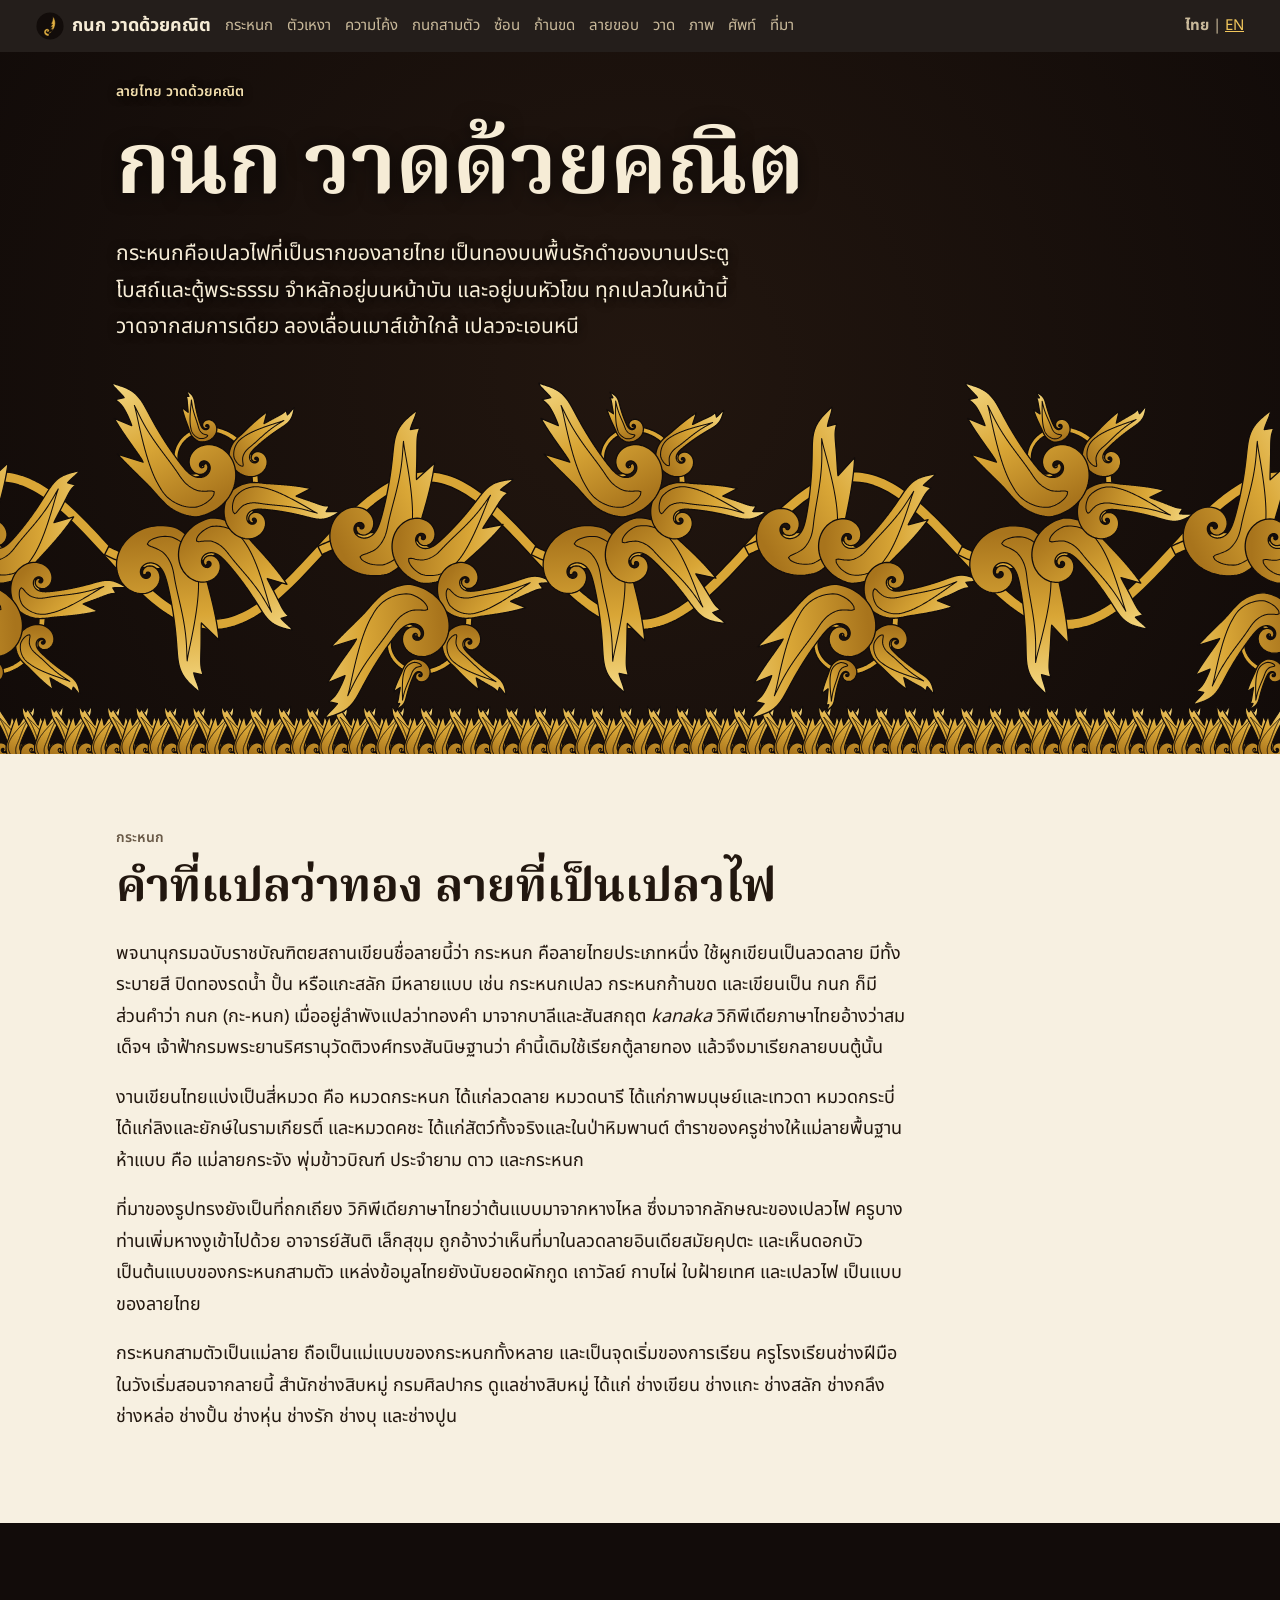
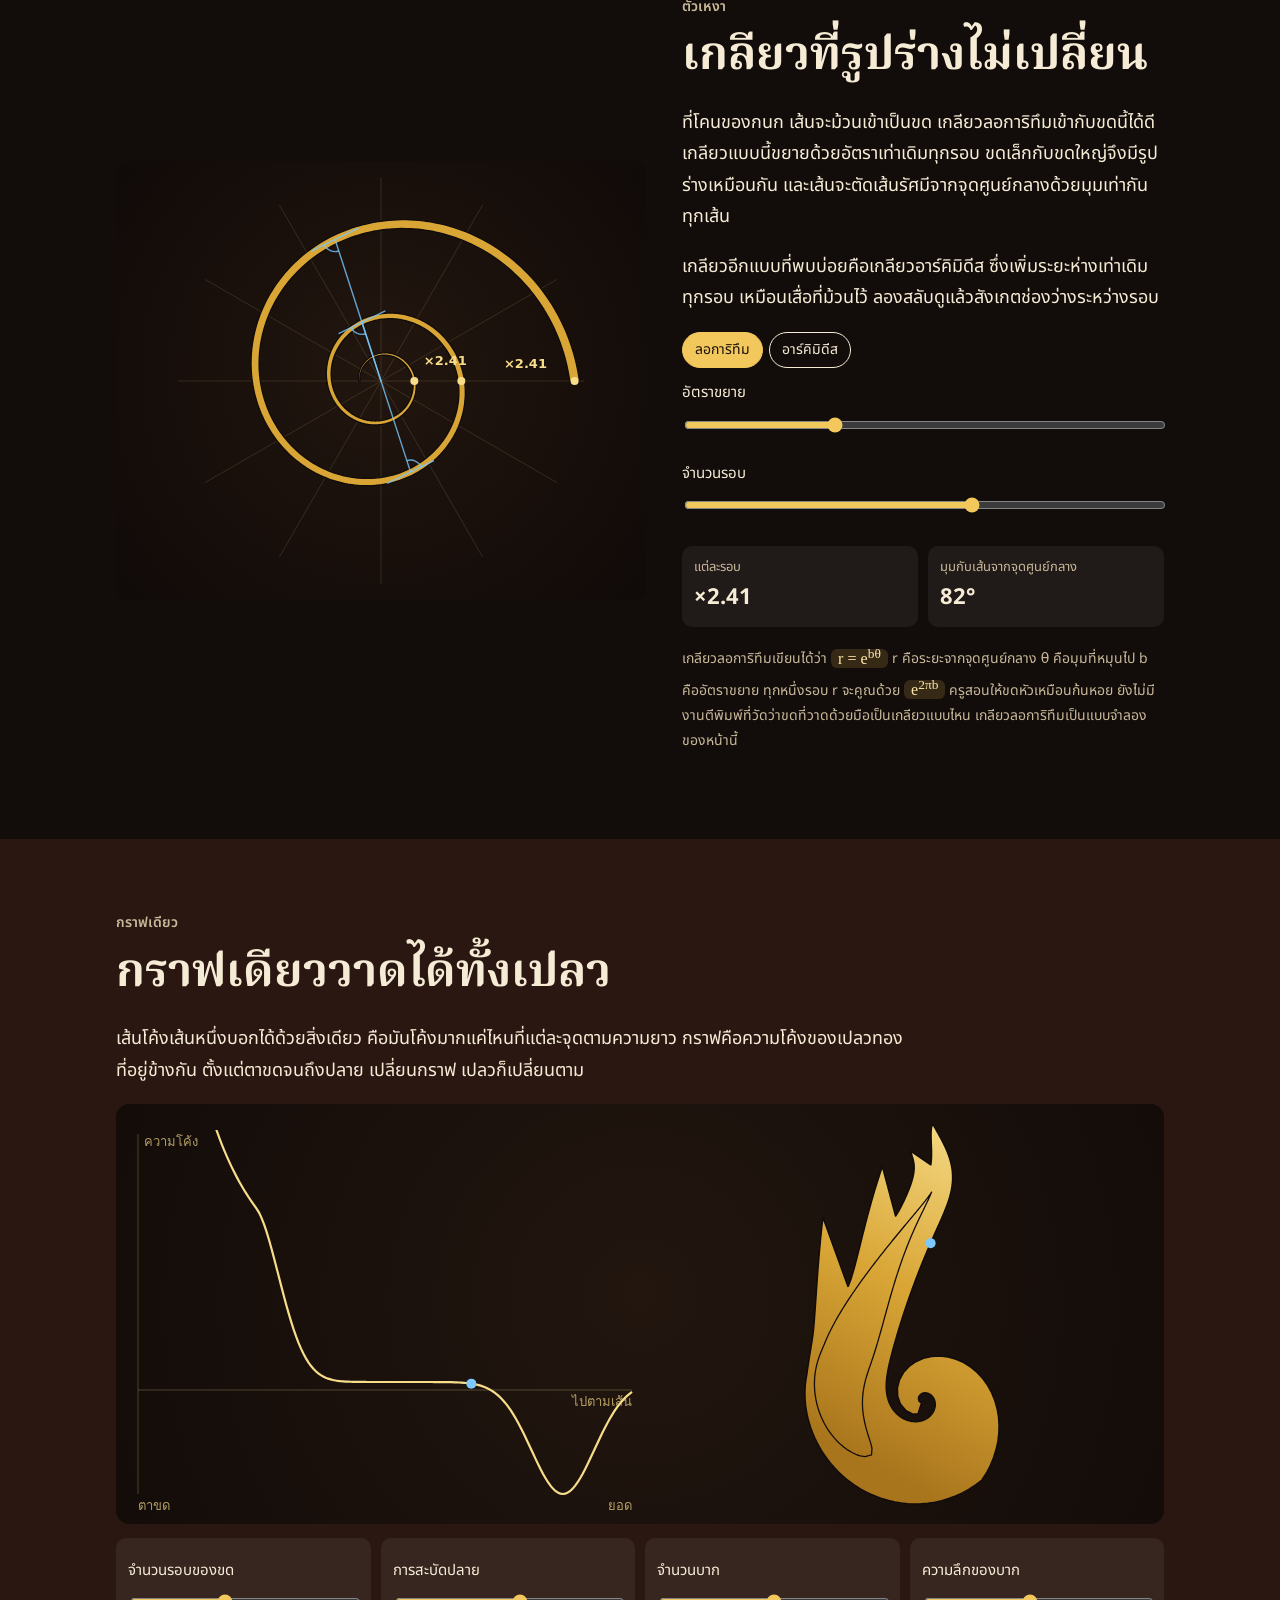
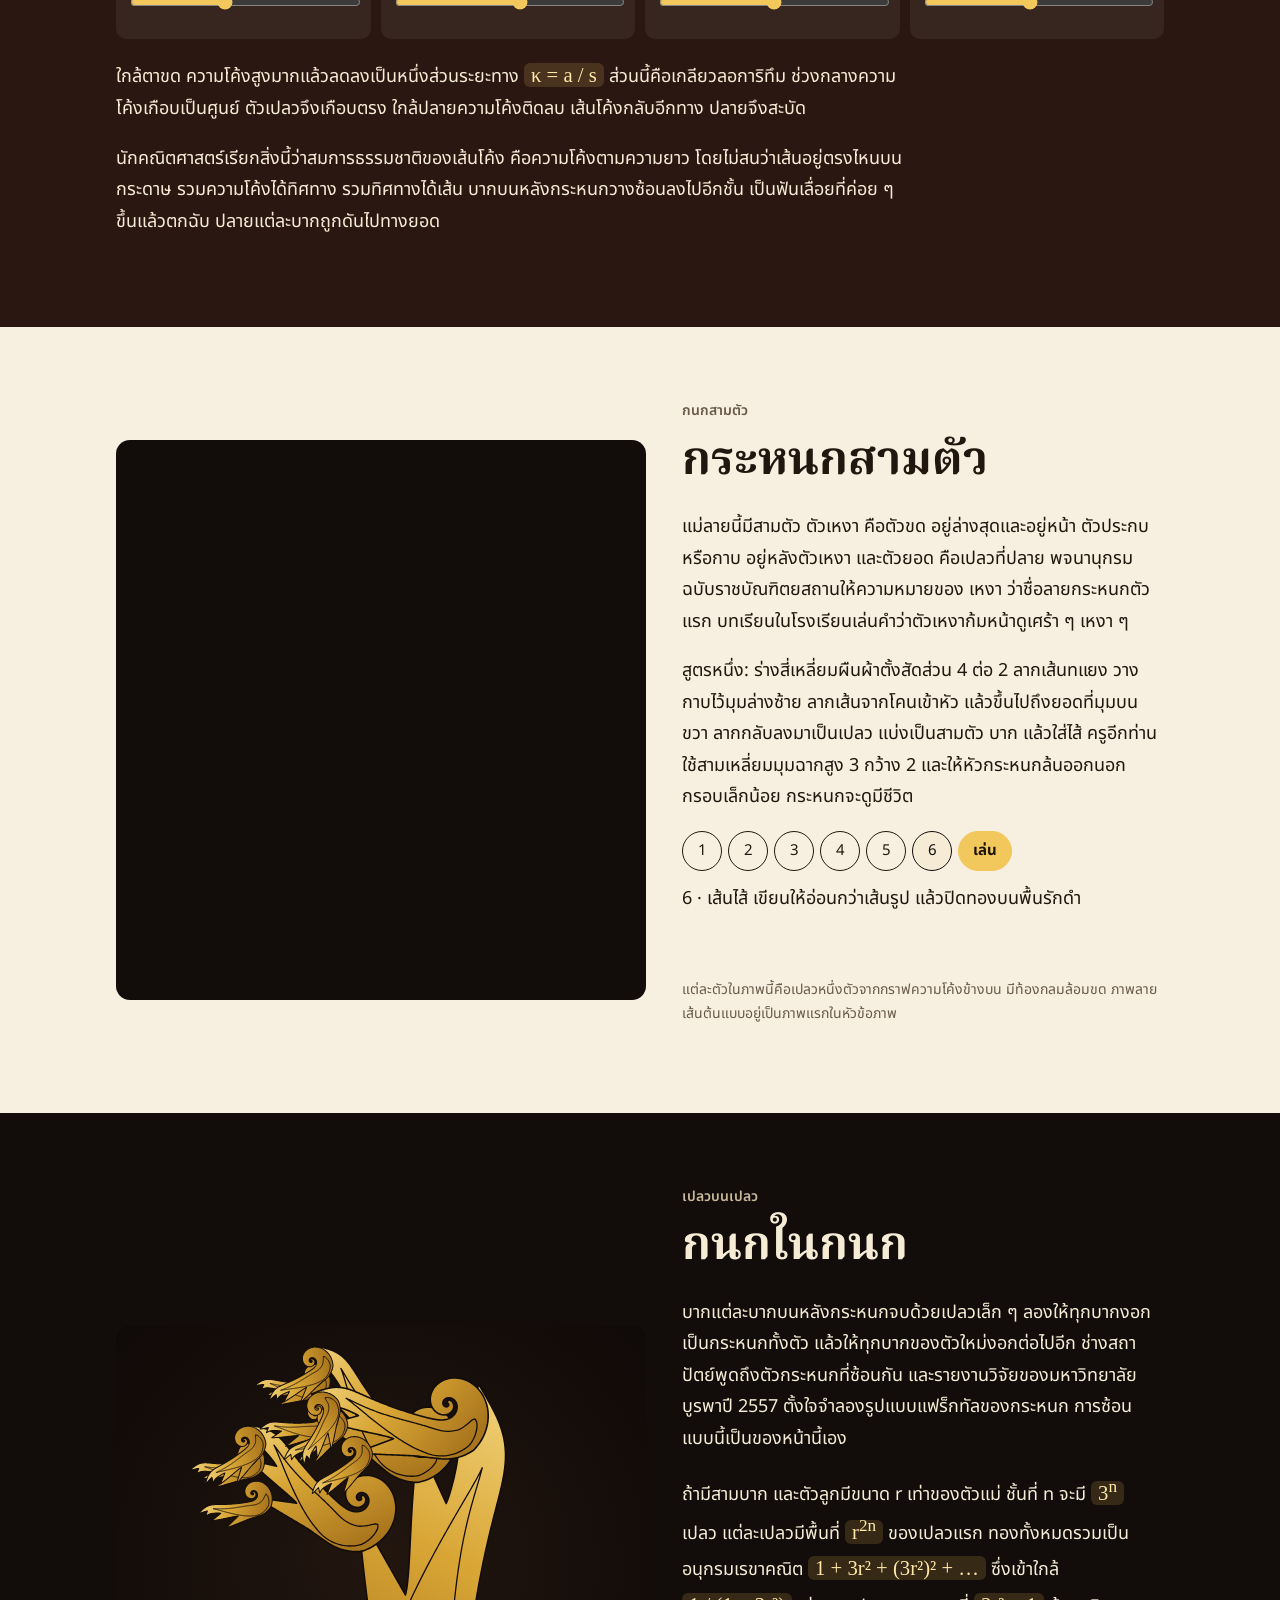
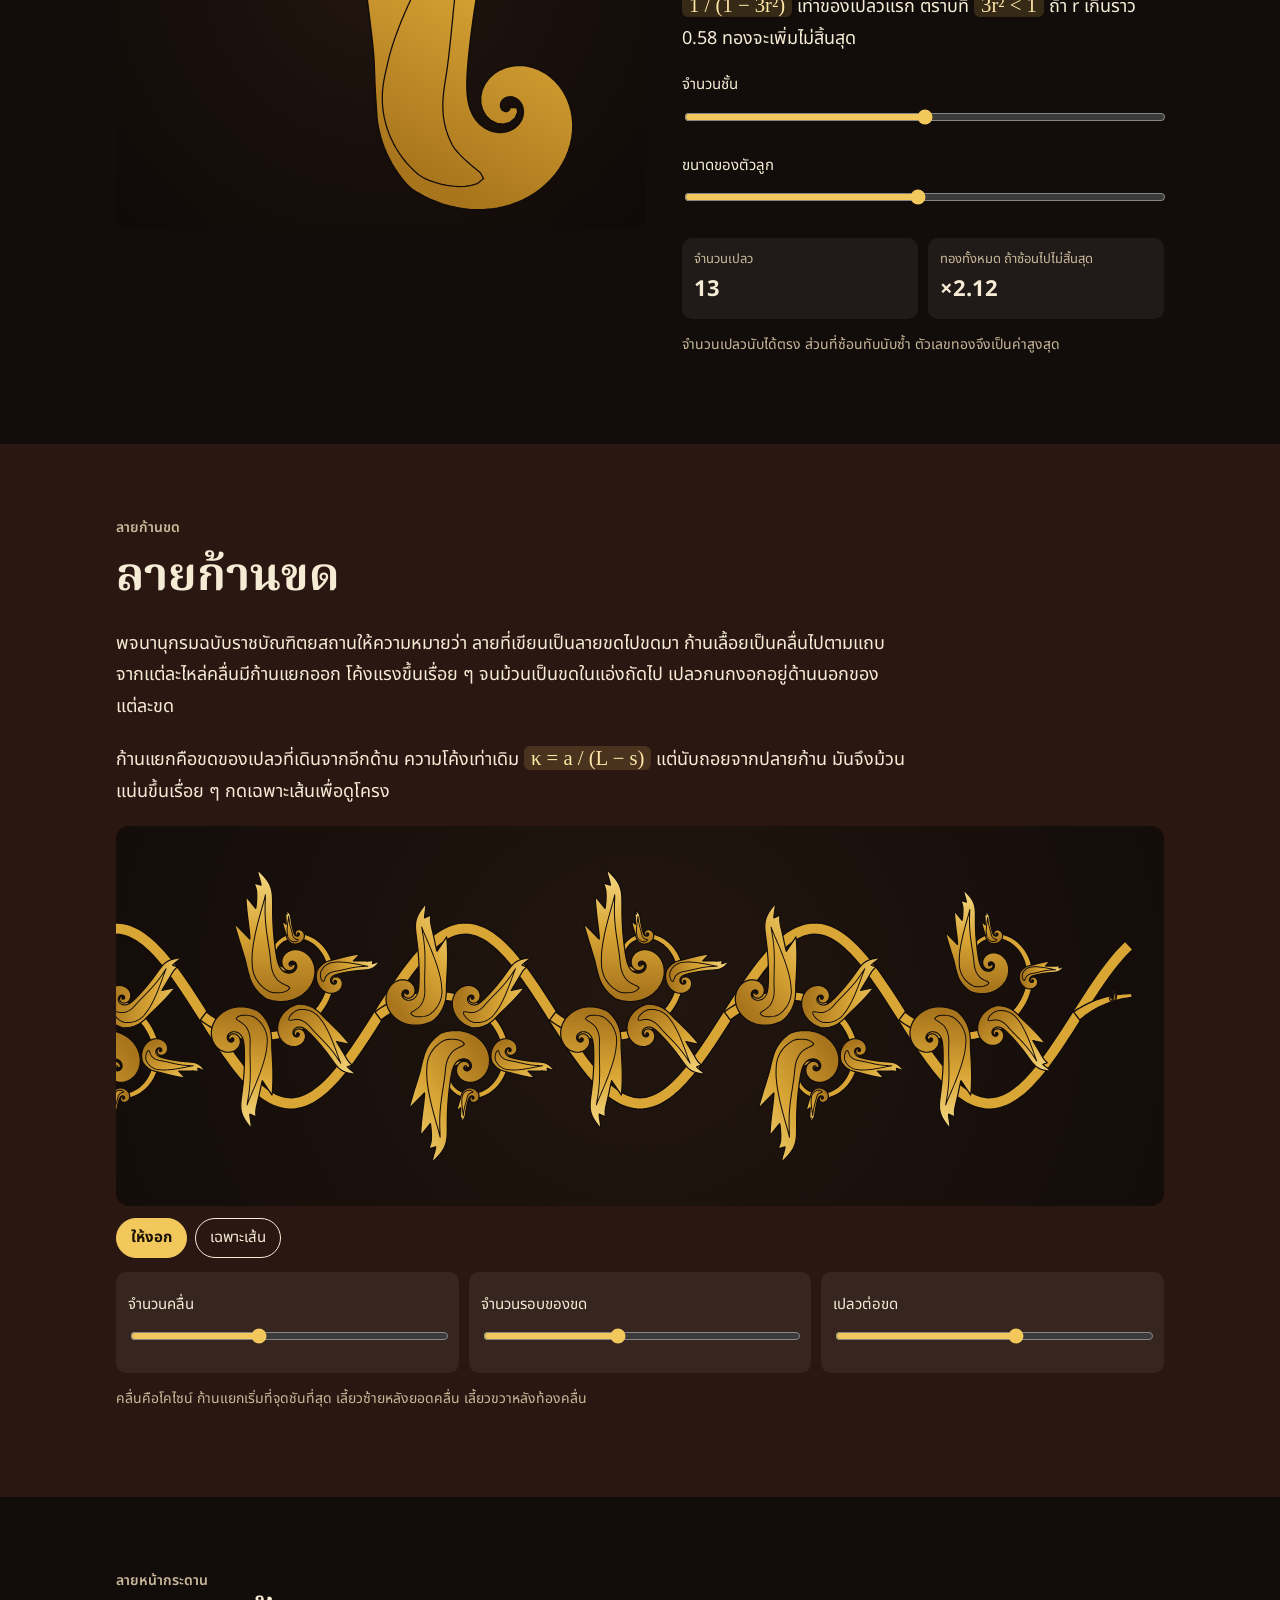
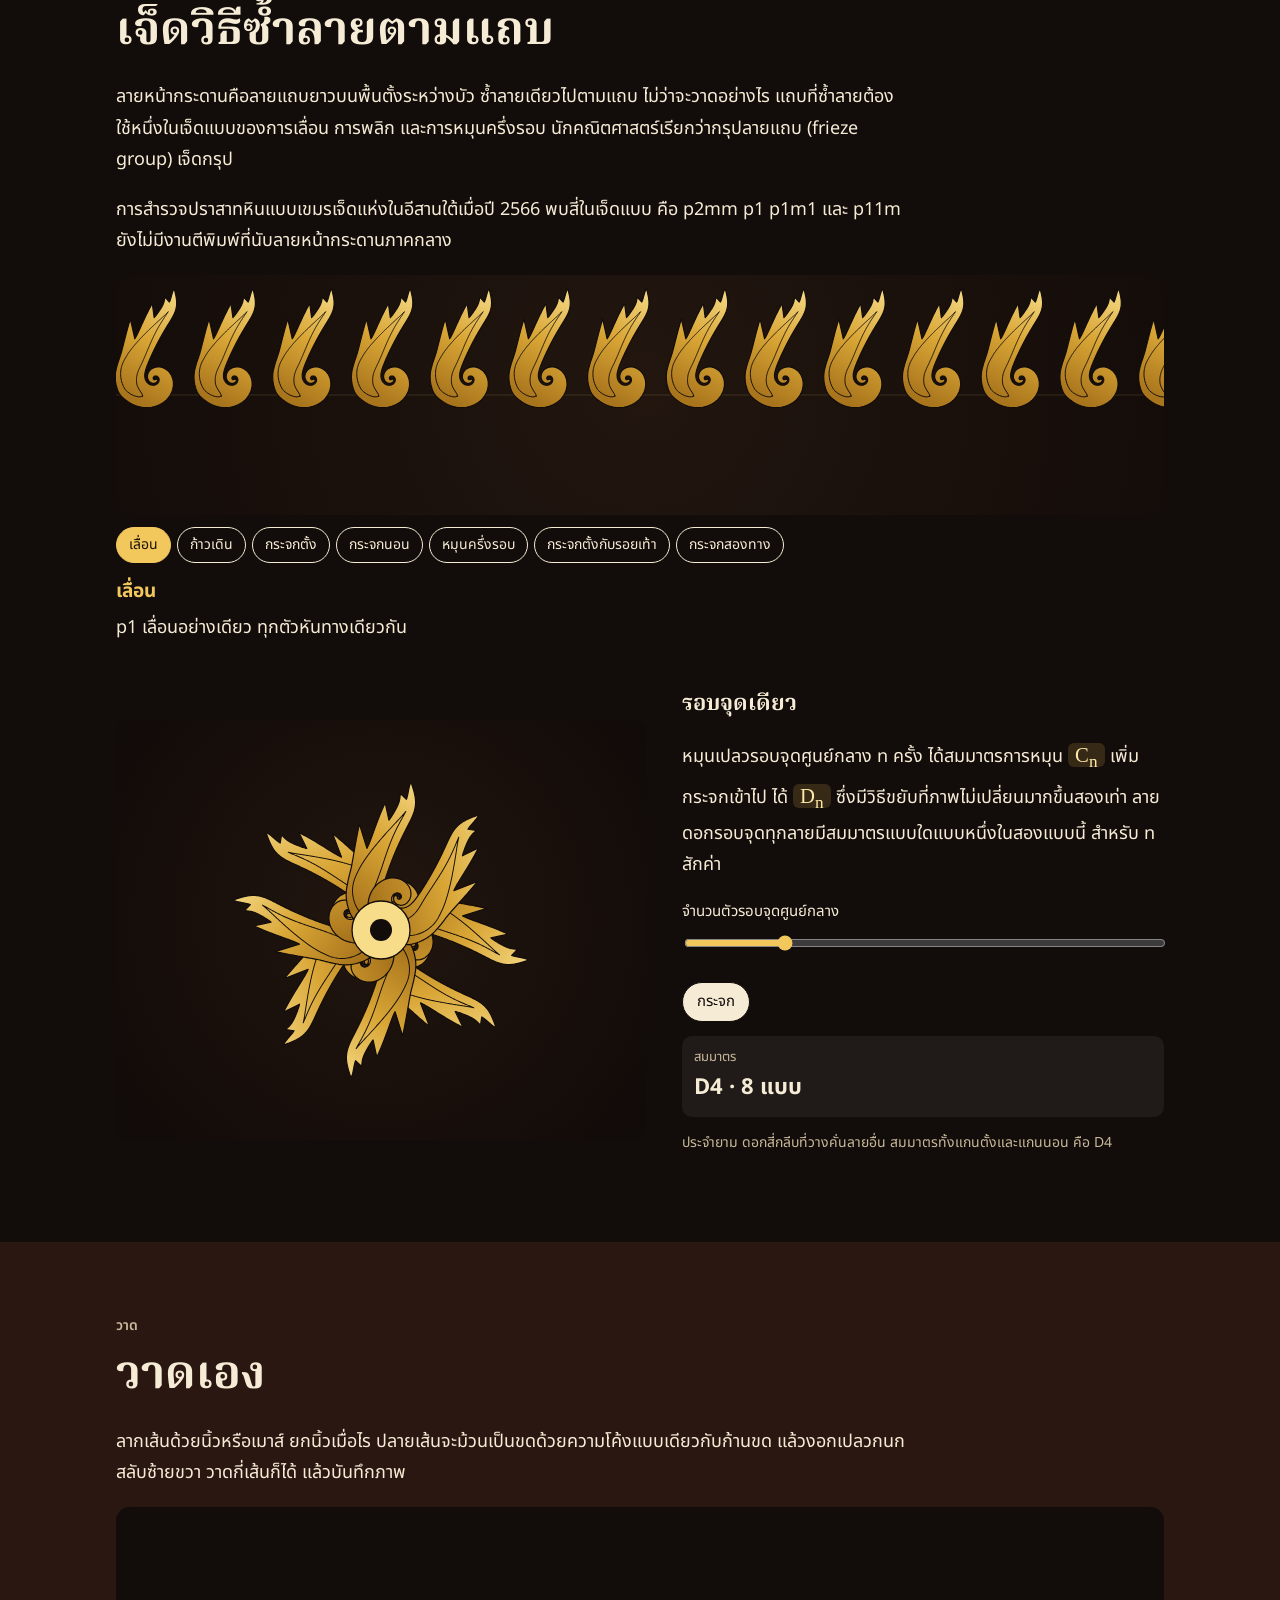
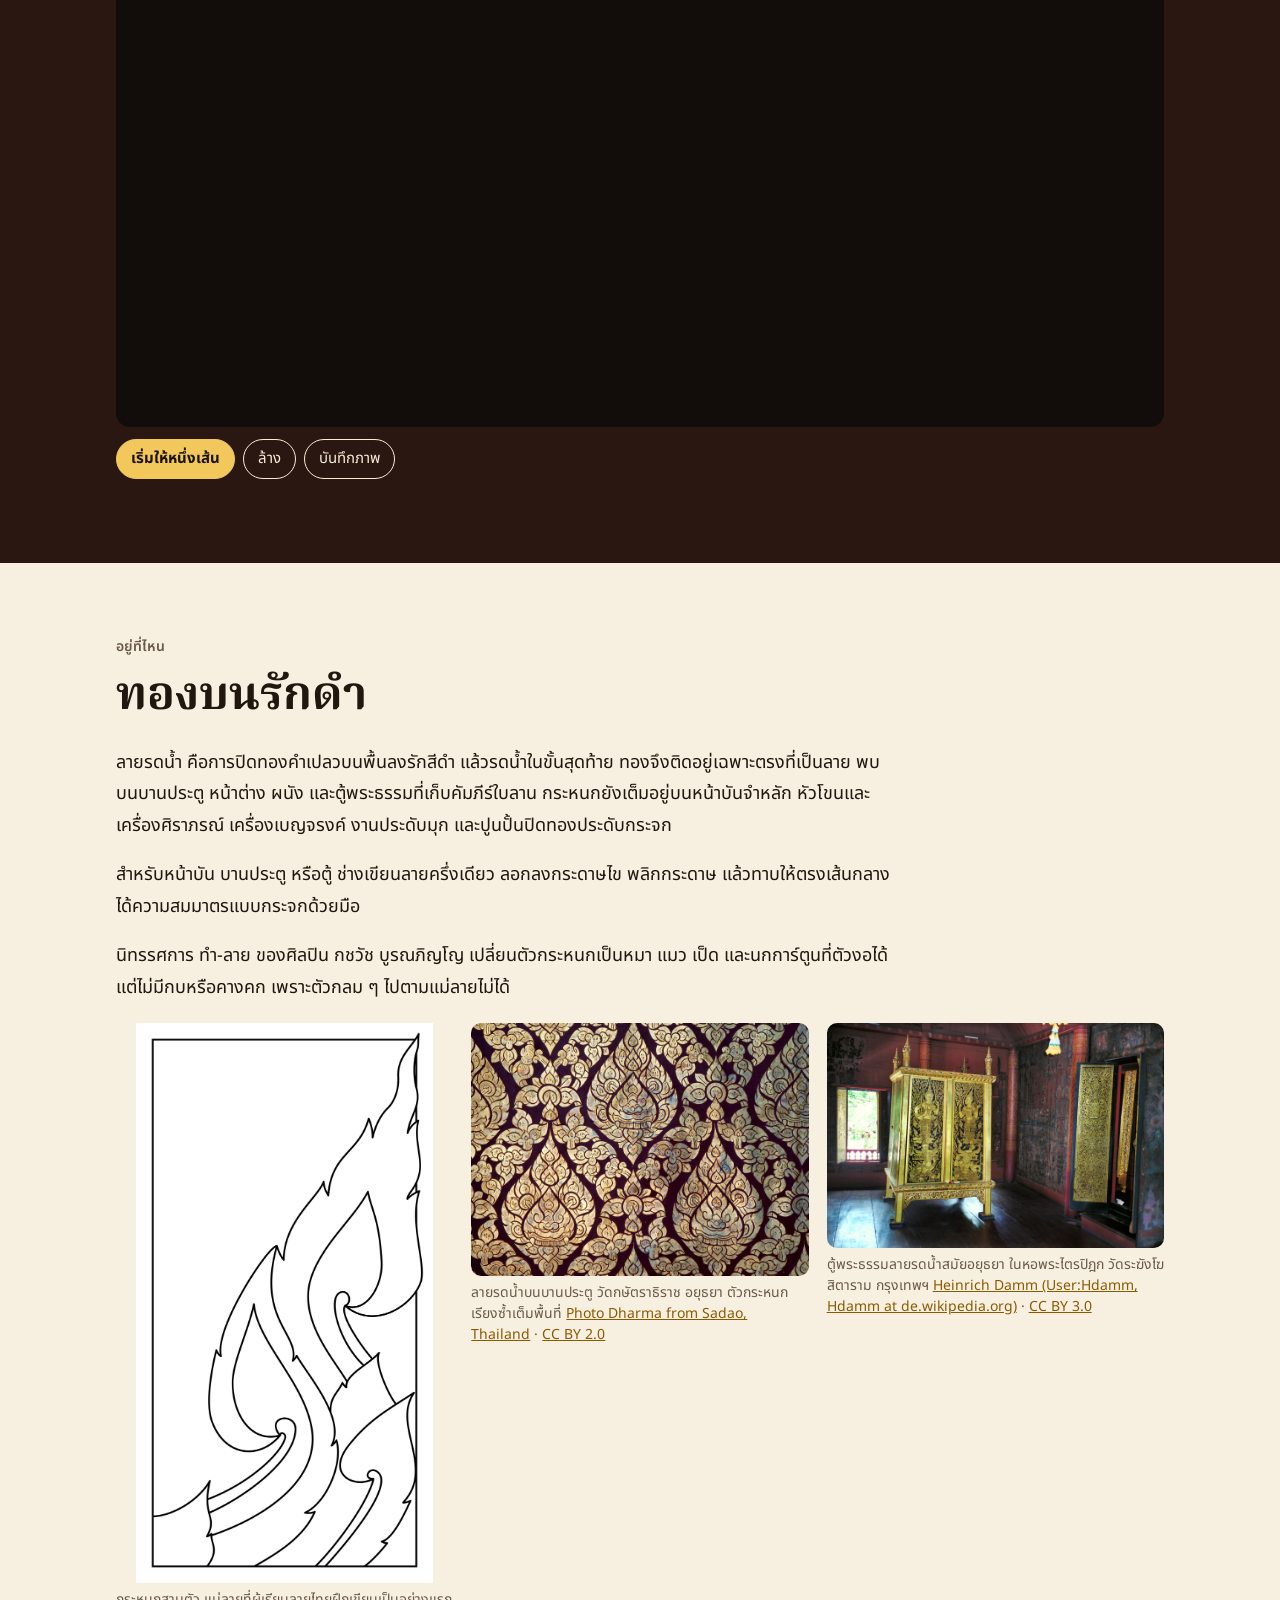
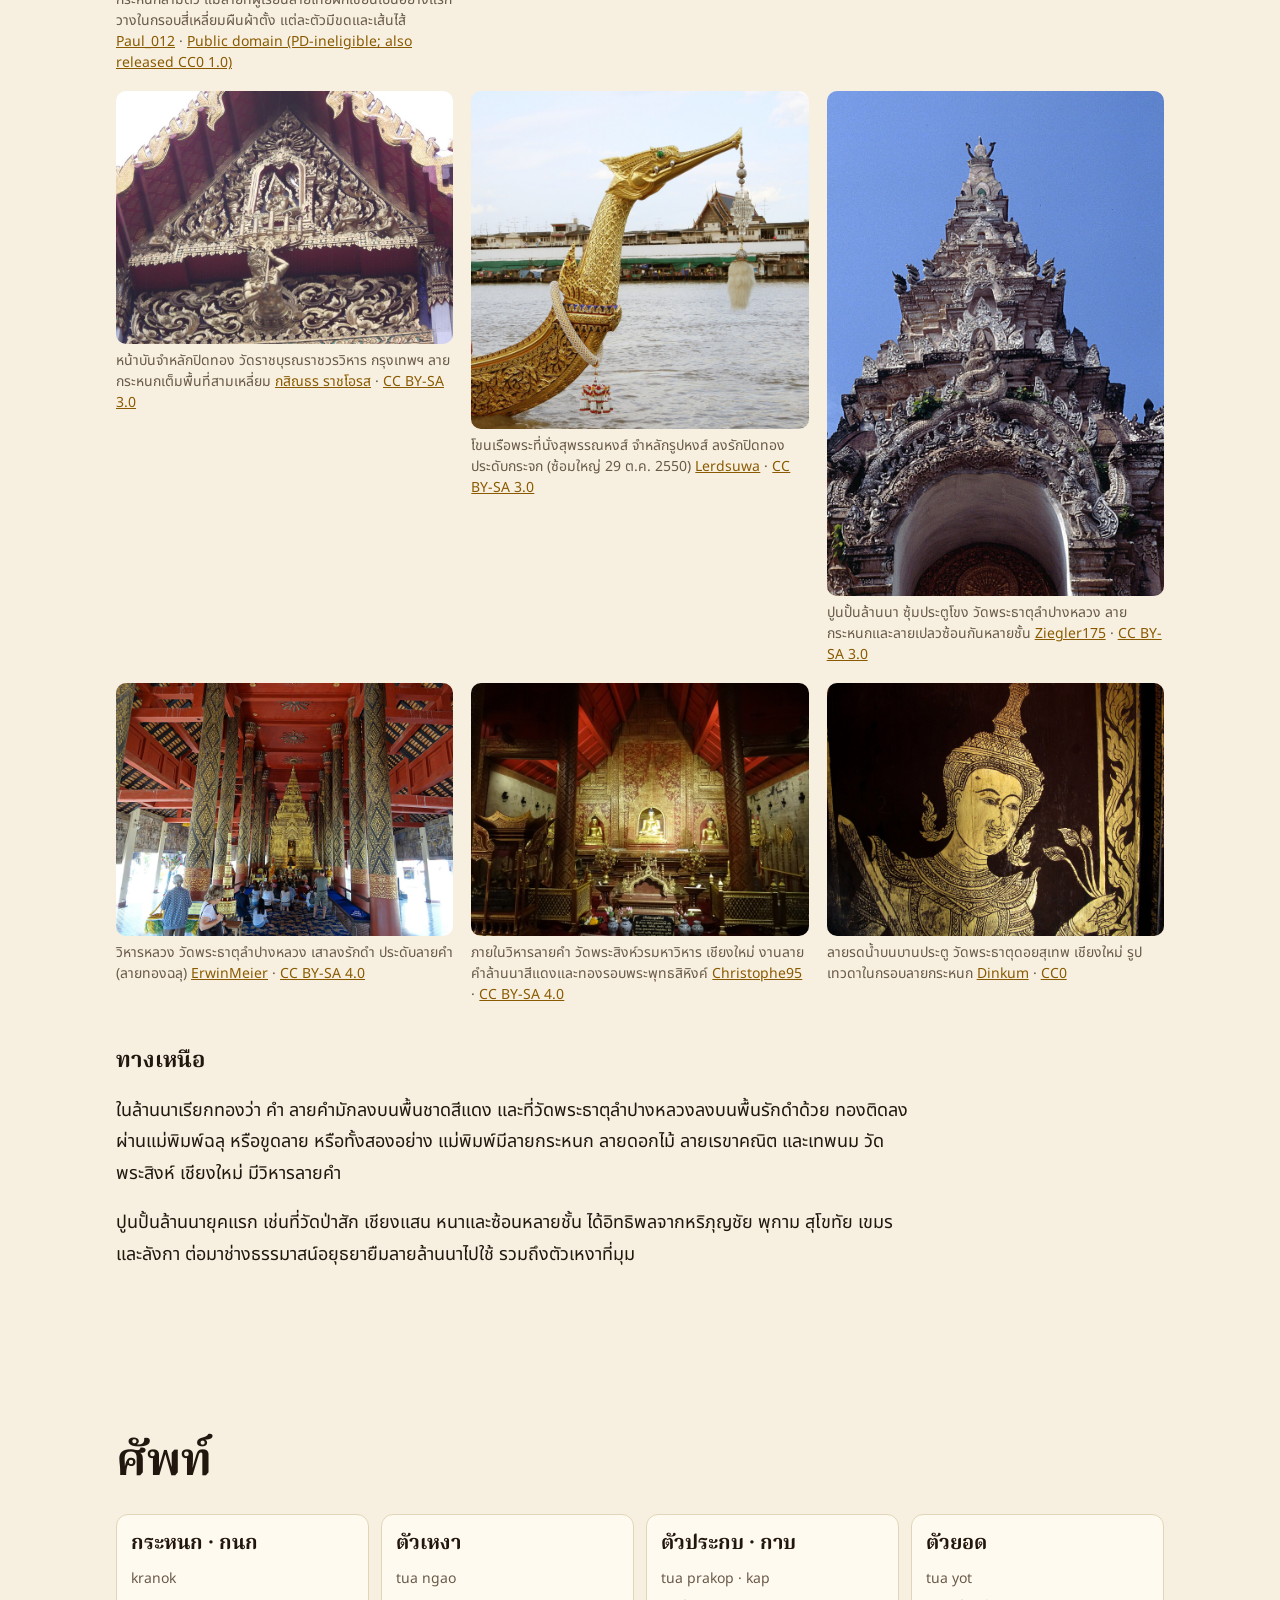
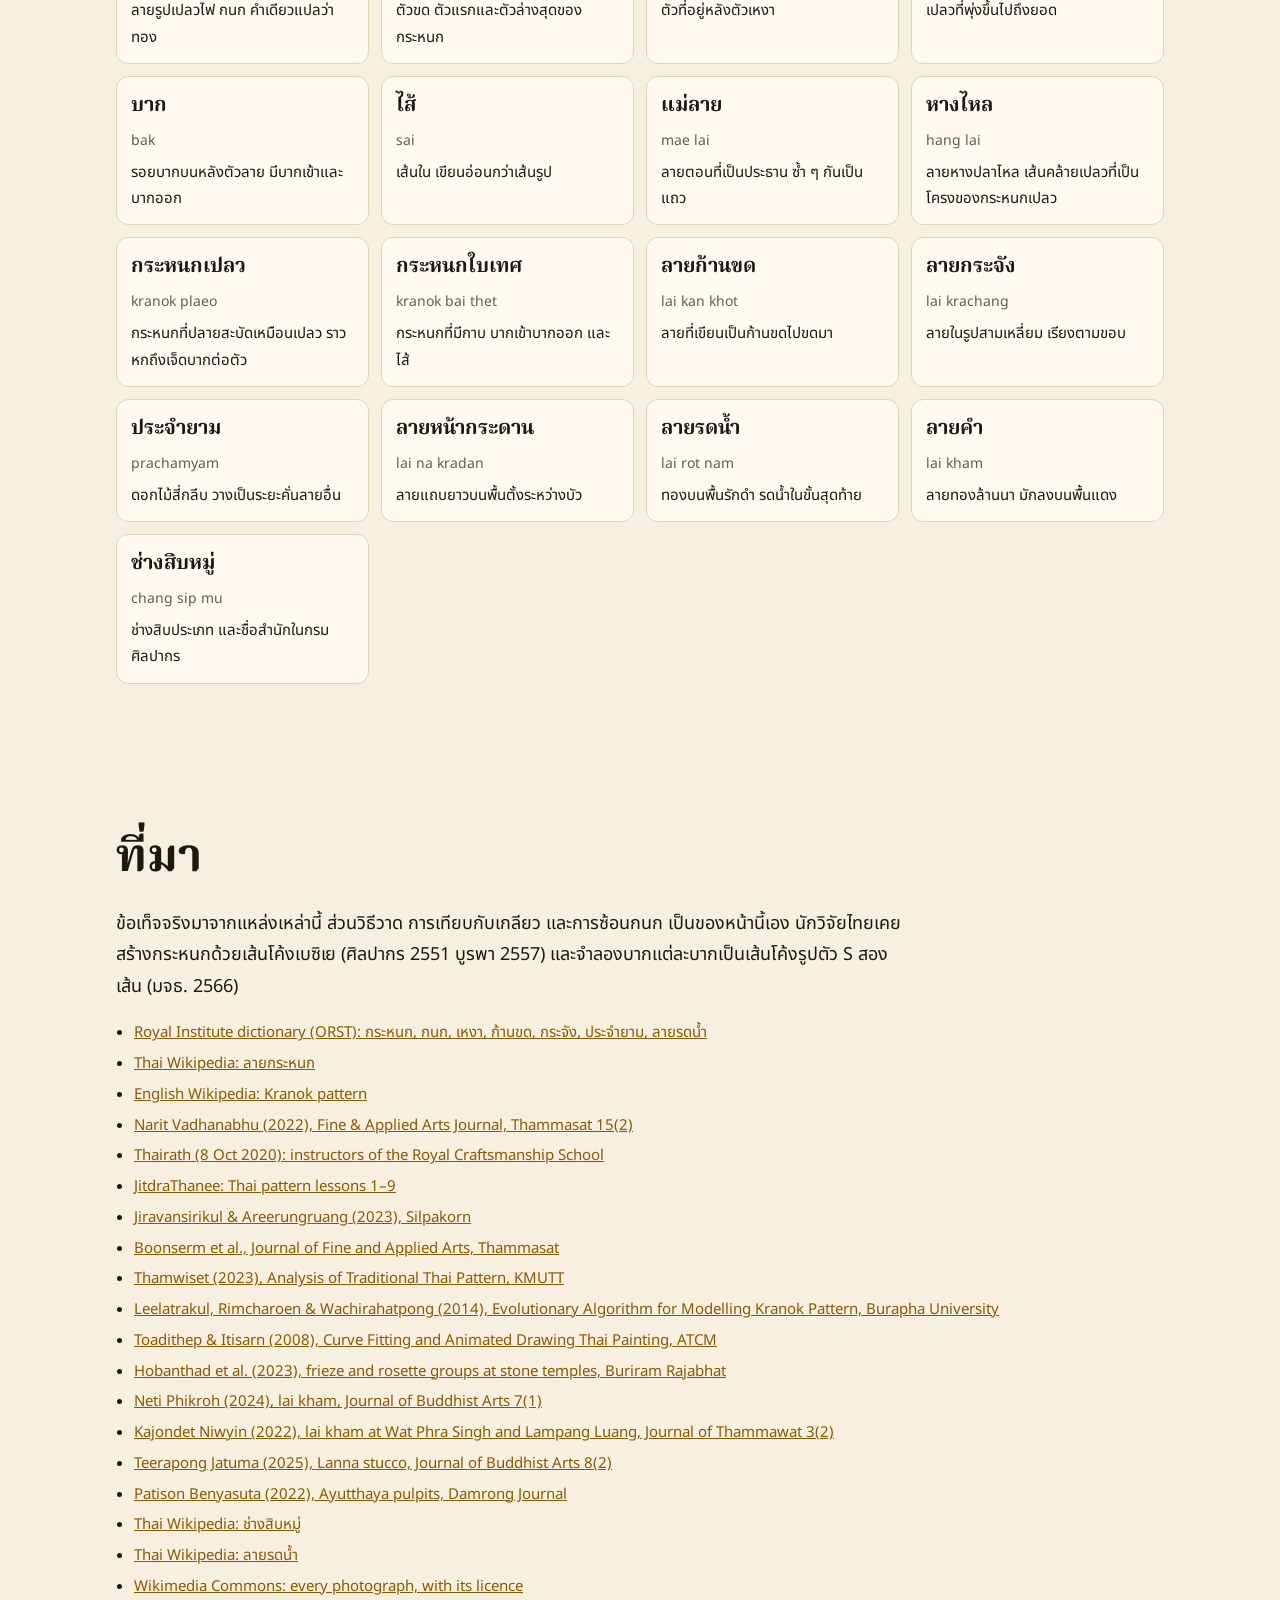
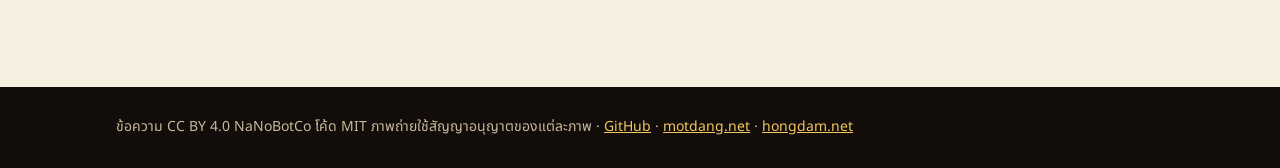
==== commit 99a04d73: "Thai-shaped kranok: snail-shell heads, one-sided notched bodies, sai leaves, kranok heads at coil ey" ====
--- a/docs/th/index.html
+++ b/docs/th/index.html
@@ -5,17 +5,17 @@
 <title>กนก วาดด้วยคณิต · Kranok, Drawn</title>
 <meta name="description" content="กระหนก เปลวไฟแห่งลายไทย วาดด้วยคณิต ตั้งแต่คำ ตัวเหงา กราฟเดียวที่ดัดเปลวทั้งตัว กนกสามตัว กนกซ้อนกนก ลายก้านขด เจ็ดวิธีซ้ำลายหน้ากระดาน ลายรดน้ำ และลายคำล้านนา ภาษาไทยและอังกฤษ">
 <meta name="theme-color" content="#120c0a">
-<link rel="canonical" href="https://nanobotco.github.io/kranok/th/">
-<link rel="alternate" hreflang="en" href="https://nanobotco.github.io/kranok/"><link rel="alternate" hreflang="th" href="https://nanobotco.github.io/kranok/th/"><link rel="alternate" hreflang="x-default" href="https://nanobotco.github.io/kranok/">
+<link rel="canonical" href="https://motdang.net/sites/kranok/th/">
+<link rel="alternate" hreflang="en" href="https://motdang.net/sites/kranok/"><link rel="alternate" hreflang="th" href="https://motdang.net/sites/kranok/th/"><link rel="alternate" hreflang="x-default" href="https://motdang.net/sites/kranok/">
 <meta property="og:type" content="website"><meta property="og:site_name" content="Kranok, Drawn · กนก วาดด้วยคณิต">
-<meta property="og:title" content="กนก วาดด้วยคณิต"><meta property="og:description" content="กระหนก เปลวไฟแห่งลายไทย วาดด้วยคณิต ตั้งแต่คำ ตัวเหงา กราฟเดียวที่ดัดเปลวทั้งตัว กนกสามตัว กนกซ้อนกนก ลายก้านขด เจ็ดวิธีซ้ำลายหน้ากระดาน ลายรดน้ำ และลายคำล้านนา ภาษาไทยและอังกฤษ"><meta property="og:url" content="https://nanobotco.github.io/kranok/th/">
-<meta property="og:image" content="https://nanobotco.github.io/kranok/card.jpg"><meta property="og:image:secure_url" content="https://nanobotco.github.io/kranok/card.jpg"><meta property="og:image:type" content="image/jpeg">
+<meta property="og:title" content="กนก วาดด้วยคณิต"><meta property="og:description" content="กระหนก เปลวไฟแห่งลายไทย วาดด้วยคณิต ตั้งแต่คำ ตัวเหงา กราฟเดียวที่ดัดเปลวทั้งตัว กนกสามตัว กนกซ้อนกนก ลายก้านขด เจ็ดวิธีซ้ำลายหน้ากระดาน ลายรดน้ำ และลายคำล้านนา ภาษาไทยและอังกฤษ"><meta property="og:url" content="https://motdang.net/sites/kranok/th/">
+<meta property="og:image" content="https://motdang.net/sites/kranok/card.jpg"><meta property="og:image:secure_url" content="https://motdang.net/sites/kranok/card.jpg"><meta property="og:image:type" content="image/jpeg">
 <meta property="og:image:width" content="1200"><meta property="og:image:height" content="630">
 <meta property="og:image:alt" content="เปลวกนกสีทองกับลายก้านขดบนพื้นรักสีดำ">
 <meta property="og:locale" content="th_TH"><meta property="og:locale:alternate" content="en_US">
-<meta name="twitter:card" content="summary_large_image"><meta name="twitter:image" content="https://nanobotco.github.io/kranok/card.jpg">
+<meta name="twitter:card" content="summary_large_image"><meta name="twitter:image" content="https://motdang.net/sites/kranok/card.jpg">
 <link rel="icon" href="../icon.svg" type="image/svg+xml">
-<link rel="alternate" type="text/plain" href="https://nanobotco.github.io/kranok/llms.txt" title="llms.txt">
+<link rel="alternate" type="text/plain" href="https://motdang.net/sites/kranok/llms.txt" title="llms.txt">
 <link rel="preconnect" href="https://fonts.googleapis.com"><link rel="preconnect" href="https://fonts.gstatic.com" crossorigin>
 <link href="https://fonts.googleapis.com/css2?family=Fraunces:opsz,wght@9..144,600;9..144,700&family=Noto+Sans+Thai:wght@400;600;700&family=Noto+Serif+Thai:wght@600;700&display=swap" rel="stylesheet">
 <script>if(/[?&]card/.test(location.search))document.documentElement.classList.add("card")</script>
@@ -122,13 +122,14 @@
 label.lab{display:block;font-size:15px;margin-top:10px}
 @media (prefers-reduced-motion:reduce){html{scroll-behavior:auto}}
 .ph img{max-height:560px;object-fit:contain;background:transparent}
+html.card .lede{display:none}
 </style>
 </head><body>
 <header class="top"><div class="in"><a class="brand" href="#top"><img src="../icon.svg" width="28" height="28" alt=""><span>กนก วาดด้วยคณิต</span></a>
 <nav aria-label="หัวข้อ"><a href="#kranok">กระหนก</a><a href="#curl">ตัวเหงา</a><a href="#bend">ความโค้ง</a><a href="#three">กนกสามตัว</a><a href="#nest">ซ้อน</a><a href="#scroll">ก้านขด</a><a href="#borders">ลายขอบ</a><a href="#draw">วาด</a><a href="#where">ภาพ</a><a href="#words">ศัพท์</a><a href="#sources">ที่มา</a></nav>
 <span class="lang"><b>ไทย</b> | <a href="../" hreflang="en">EN</a></span></div></header>
 <main><section id="top" class="hero"><canvas id="scene" role="img" aria-label="ลายก้านขดเปลวกนกสีทองค่อย ๆ งอกบนพื้นรักสีดำ"></canvas>
-<div class="hero-t"><p class="kick">ลายไทย วาดด้วยคณิต</p><h1>กนก วาดด้วยคณิต</h1><p class="lede">กระหนกคือเปลวไฟที่เป็นรากของลายไทย เป็นทองบนพื้นรักดำของบานประตูโบสถ์และตู้พระธรรม จำหลักอยู่บนหน้าบัน และอยู่บนหัวโขน ทุกเปลวในหน้านี้วาดจากสมการเดียว ลองเลื่อนเมาส์เข้าใกล้ เปลวจะเอนหนี</p><p class="cardline">เปลวไฟแห่งลายไทย วาดด้วยคณิต<br><span>nanobotco.github.io/kranok</span></p></div></section>
+<div class="hero-t"><p class="kick">ลายไทย วาดด้วยคณิต</p><h1>กนก วาดด้วยคณิต</h1><p class="lede">กระหนกคือเปลวไฟที่เป็นรากของลายไทย เป็นทองบนพื้นรักดำของบานประตูโบสถ์และตู้พระธรรม จำหลักอยู่บนหน้าบัน และอยู่บนหัวโขน ทุกเปลวในหน้านี้วาดจากสมการเดียว ลองเลื่อนเมาส์เข้าใกล้ เปลวจะเอนหนี</p><p class="cardline">เปลวไฟแห่งลายไทย วาดด้วยคณิต<br><span>motdang.net/sites/kranok</span></p></div></section>
 <section id="kranok" class="sec"><div class="in"><p class="kick">กระหนก</p><h2>คำที่แปลว่าทอง ลายที่เป็นเปลวไฟ</h2><p>พจนานุกรมฉบับราชบัณฑิตยสถานเขียนชื่อลายนี้ว่า กระหนก คือลายไทยประเภทหนึ่ง ใช้ผูกเขียนเป็นลวดลาย มีทั้งระบายสี ปิดทองรดน้ำ ปั้น หรือแกะสลัก มีหลายแบบ เช่น กระหนกเปลว กระหนกก้านขด และเขียนเป็น กนก ก็มี ส่วนคำว่า กนก (กะ-หนก) เมื่ออยู่ลำพังแปลว่าทองคำ มาจากบาลีและสันสกฤต <i>kanaka</i> วิกิพีเดียภาษาไทยอ้างว่าสมเด็จฯ เจ้าฟ้ากรมพระยานริศรานุวัดติวงศ์ทรงสันนิษฐานว่า คำนี้เดิมใช้เรียกตู้ลายทอง แล้วจึงมาเรียกลายบนตู้นั้น</p><p>งานเขียนไทยแบ่งเป็นสี่หมวด คือ หมวดกระหนก ได้แก่ลวดลาย หมวดนารี ได้แก่ภาพมนุษย์และเทวดา หมวดกระบี่ ได้แก่ลิงและยักษ์ในรามเกียรติ์ และหมวดคชะ ได้แก่สัตว์ทั้งจริงและในป่าหิมพานต์ ตำราของครูช่างให้แม่ลายพื้นฐานห้าแบบ คือ แม่ลายกระจัง พุ่มข้าวบิณฑ์ ประจำยาม ดาว และกระหนก</p><p>ที่มาของรูปทรงยังเป็นที่ถกเถียง วิกิพีเดียภาษาไทยว่าต้นแบบมาจากหางไหล ซึ่งมาจากลักษณะของเปลวไฟ ครูบางท่านเพิ่มหางงูเข้าไปด้วย อาจารย์สันติ เล็กสุขุม ถูกอ้างว่าเห็นที่มาในลวดลายอินเดียสมัยคุปตะ และเห็นดอกบัวเป็นต้นแบบของกระหนกสามตัว แหล่งข้อมูลไทยยังนับยอดผักกูด เถาวัลย์ กาบไผ่ ใบฝ้ายเทศ และเปลวไฟ เป็นแบบของลายไทย</p><p>กระหนกสามตัวเป็นแม่ลาย ถือเป็นแม่แบบของกระหนกทั้งหลาย และเป็นจุดเริ่มของการเรียน ครูโรงเรียนช่างฝีมือในวังเริ่มสอนจากลายนี้ สำนักช่างสิบหมู่ กรมศิลปากร ดูแลช่างสิบหมู่ ได้แก่ ช่างเขียน ช่างแกะ ช่างสลัก ช่างกลึง ช่างหล่อ ช่างปั้น ช่างหุ่น ช่างรัก ช่างบุ และช่างปูน</p></div></section>
 <section id="curl" class="sec dark"><div class="in two"><div><canvas id="curlcv" class="cv" role="img" aria-label="เกลียวที่รูปร่างไม่เปลี่ยน"></canvas></div>
 <div><p class="kick">ตัวเหงา</p><h2>เกลียวที่รูปร่างไม่เปลี่ยน</h2><p>ที่โคนของกนก เส้นจะม้วนเข้าเป็นขด เกลียวลอการิทึมเข้ากับขดนี้ได้ดี เกลียวแบบนี้ขยายด้วยอัตราเท่าเดิมทุกรอบ ขดเล็กกับขดใหญ่จึงมีรูปร่างเหมือนกัน และเส้นจะตัดเส้นรัศมีจากจุดศูนย์กลางด้วยมุมเท่ากันทุกเส้น</p><p>เกลียวอีกแบบที่พบบ่อยคือเกลียวอาร์คิมิดีส ซึ่งเพิ่มระยะห่างเท่าเดิมทุกรอบ เหมือนเสื่อที่ม้วนไว้ ลองสลับดูแล้วสังเกตช่องว่างระหว่างรอบ</p>
@@ -152,7 +153,7 @@
 <section id="scroll" class="sec rock"><div class="in"><p class="kick">ลายก้านขด</p><h2>ลายก้านขด</h2><p>พจนานุกรมฉบับราชบัณฑิตยสถานให้ความหมายว่า ลายที่เขียนเป็นลายขดไปขดมา ก้านเลื้อยเป็นคลื่นไปตามแถบ จากแต่ละไหล่คลื่นมีก้านแยกออก โค้งแรงขึ้นเรื่อย ๆ จนม้วนเป็นขดในแอ่งถัดไป เปลวกนกงอกอยู่ด้านนอกของแต่ละขด</p><p>ก้านแยกคือขดของเปลวที่เดินจากอีกด้าน ความโค้งเท่าเดิม <span class="math">κ = a / (L − s)</span> แต่นับถอยจากปลายก้าน มันจึงม้วนแน่นขึ้นเรื่อย ๆ กดเฉพาะเส้นเพื่อดูโครง</p>
 <canvas id="scrollcv" class="cv" role="img" aria-label="ลายก้านขด"></canvas>
 <div class="btns"><button id="sgrow" class="pill hot" type="button">ให้งอก</button><button id="sbones" class="pill" type="button" aria-pressed="false">เฉพาะเส้น</button></div>
-<div class="readout" style="grid-template-columns:repeat(auto-fit,minmax(200px,1fr))"><div><label class="lab" for="swaves">จำนวนคลื่น</label><input id="swaves" type="range" min="1" max="6" step="0.5" value="3"></div><div><label class="lab" for="sturns">จำนวนรอบของขด</label><input id="sturns" type="range" min="0.5" max="2.4" step="0.05" value="1.3"></div><div><label class="lab" for="sleaves">เปลวต่อขด</label><input id="sleaves" type="range" min="0" max="8" step="1" value="5"></div></div>
+<div class="readout" style="grid-template-columns:repeat(auto-fit,minmax(200px,1fr))"><div><label class="lab" for="swaves">จำนวนคลื่น</label><input id="swaves" type="range" min="1" max="6" step="0.5" value="3"></div><div><label class="lab" for="sturns">จำนวนรอบของขด</label><input id="sturns" type="range" min="0.5" max="2.4" step="0.05" value="1.3"></div><div><label class="lab" for="sleaves">เปลวต่อขด</label><input id="sleaves" type="range" min="0" max="7" step="1" value="4"></div></div>
 <p class="note">คลื่นคือโคไซน์ ก้านแยกเริ่มที่จุดชันที่สุด เลี้ยวซ้ายหลังยอดคลื่น เลี้ยวขวาหลังท้องคลื่น</p></div></section>
 <section id="borders" class="sec dark"><div class="in"><p class="kick">ลายหน้ากระดาน</p><h2>เจ็ดวิธีซ้ำลายตามแถบ</h2><p>ลายหน้ากระดานคือลายแถบยาวบนพื้นตั้งระหว่างบัว ซ้ำลายเดียวไปตามแถบ ไม่ว่าจะวาดอย่างไร แถบที่ซ้ำลายต้องใช้หนึ่งในเจ็ดแบบของการเลื่อน การพลิก และการหมุนครึ่งรอบ นักคณิตศาสตร์เรียกว่ากรุปลายแถบ (frieze group) เจ็ดกรุป</p><p>การสำรวจปราสาทหินแบบเขมรเจ็ดแห่งในอีสานใต้เมื่อปี 2566 พบสี่ในเจ็ดแบบ คือ p2mm p1 p1m1 และ p11m ยังไม่มีงานตีพิมพ์ที่นับลายหน้ากระดานภาคกลาง</p>
 <canvas id="friezecv" class="cv" role="img" aria-label="เจ็ดวิธีซ้ำลายตามแถบ"></canvas>
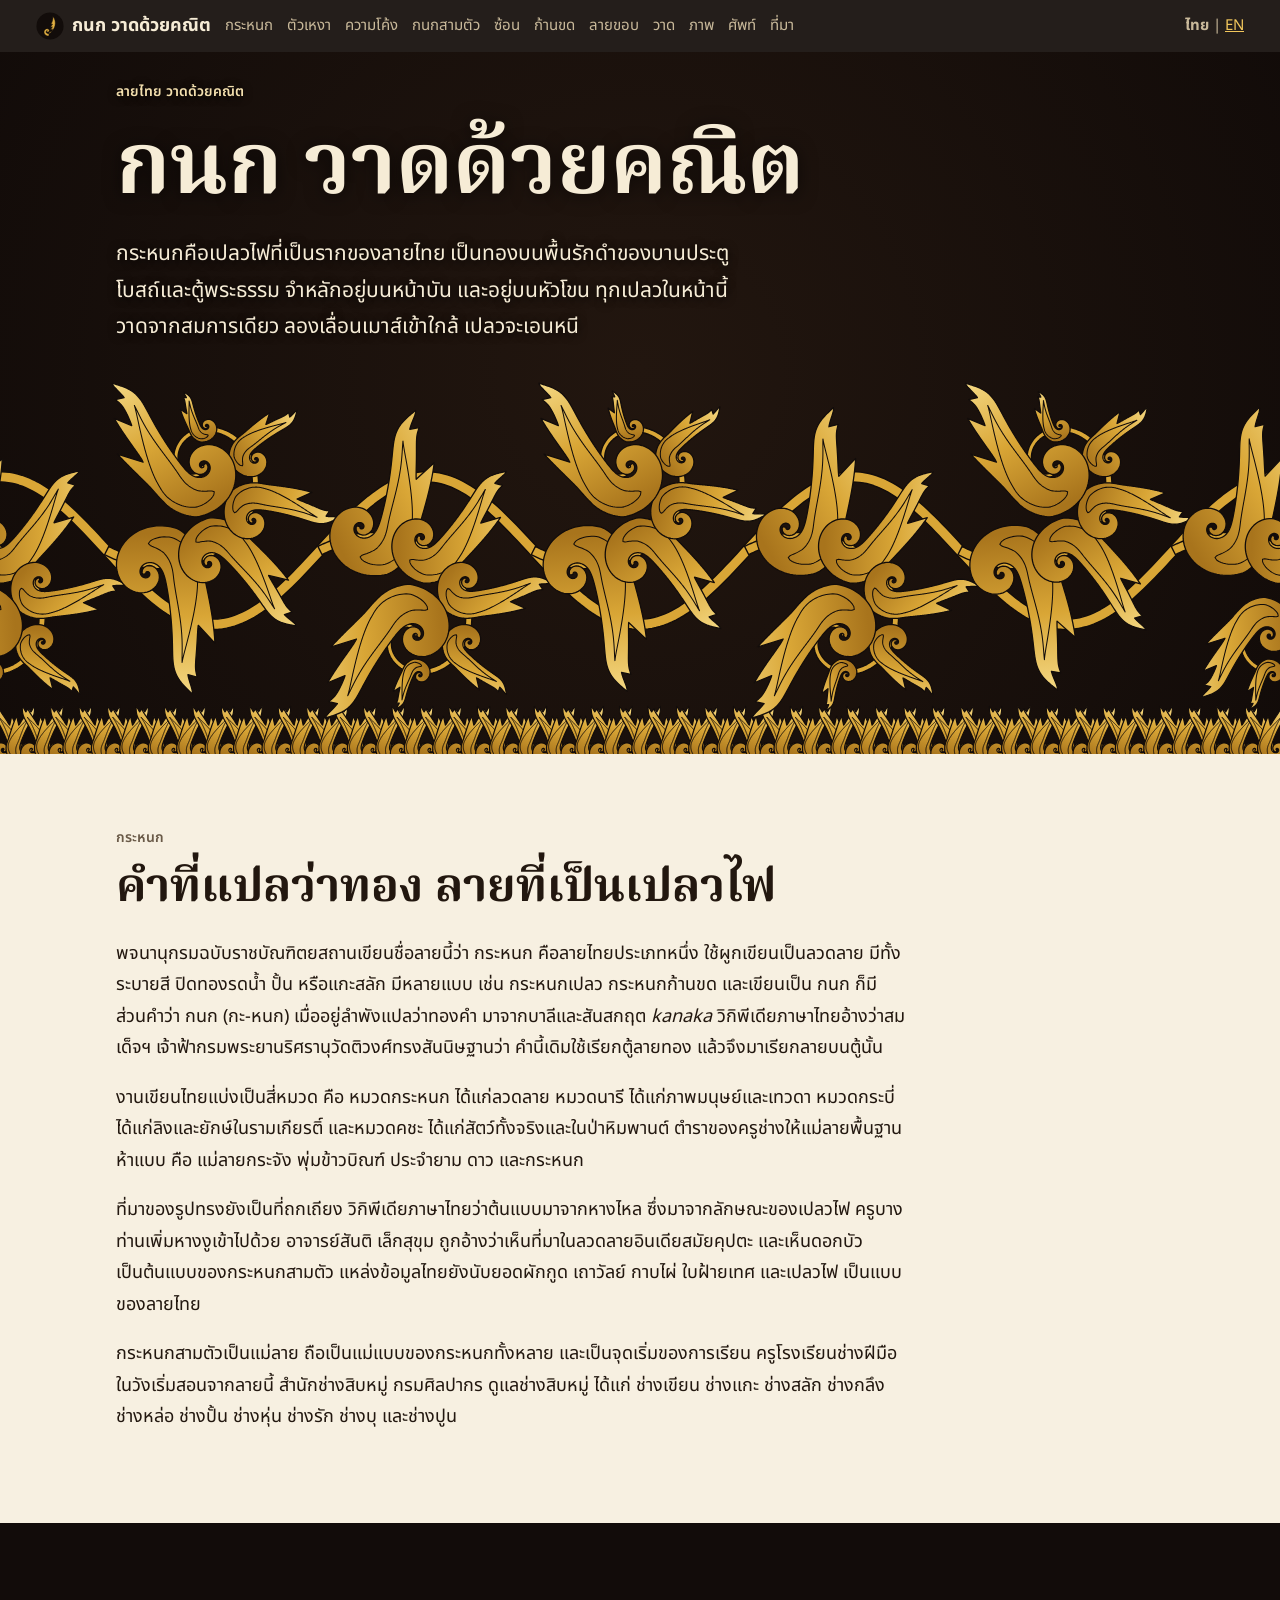
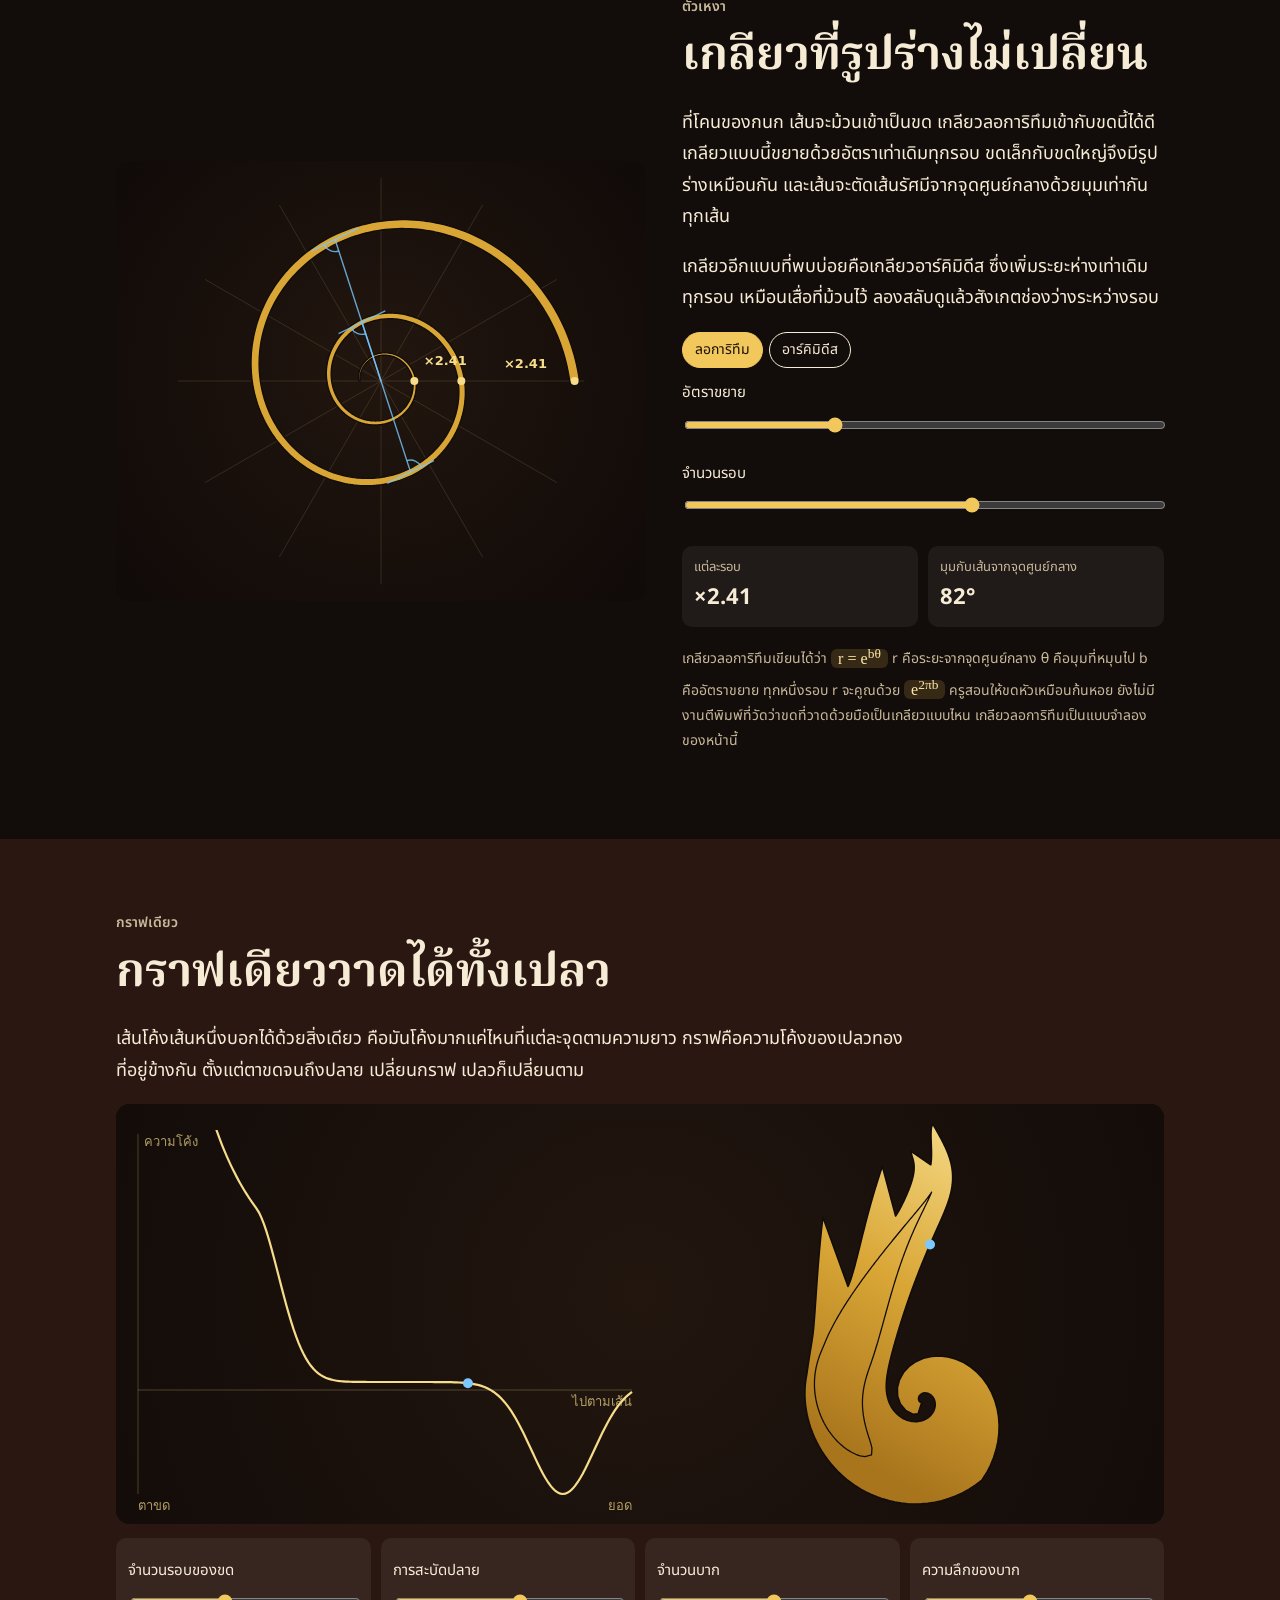
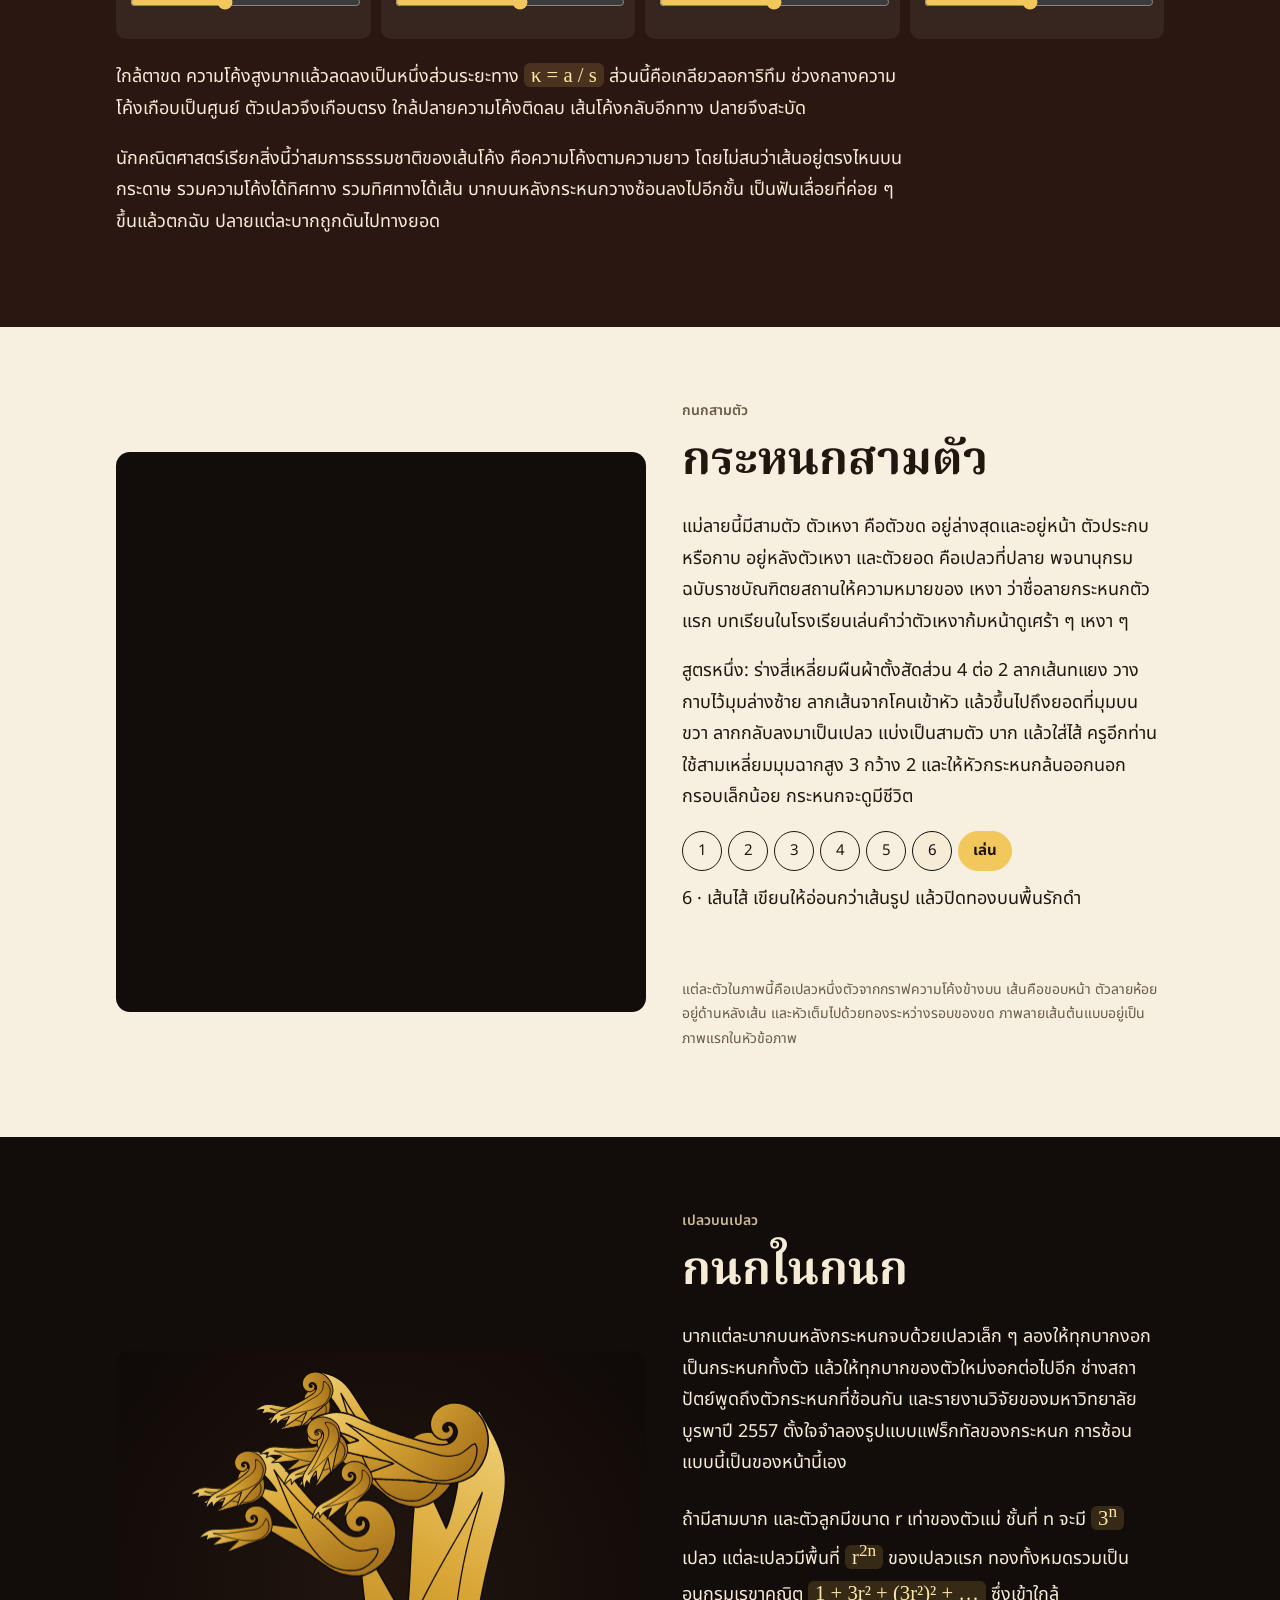
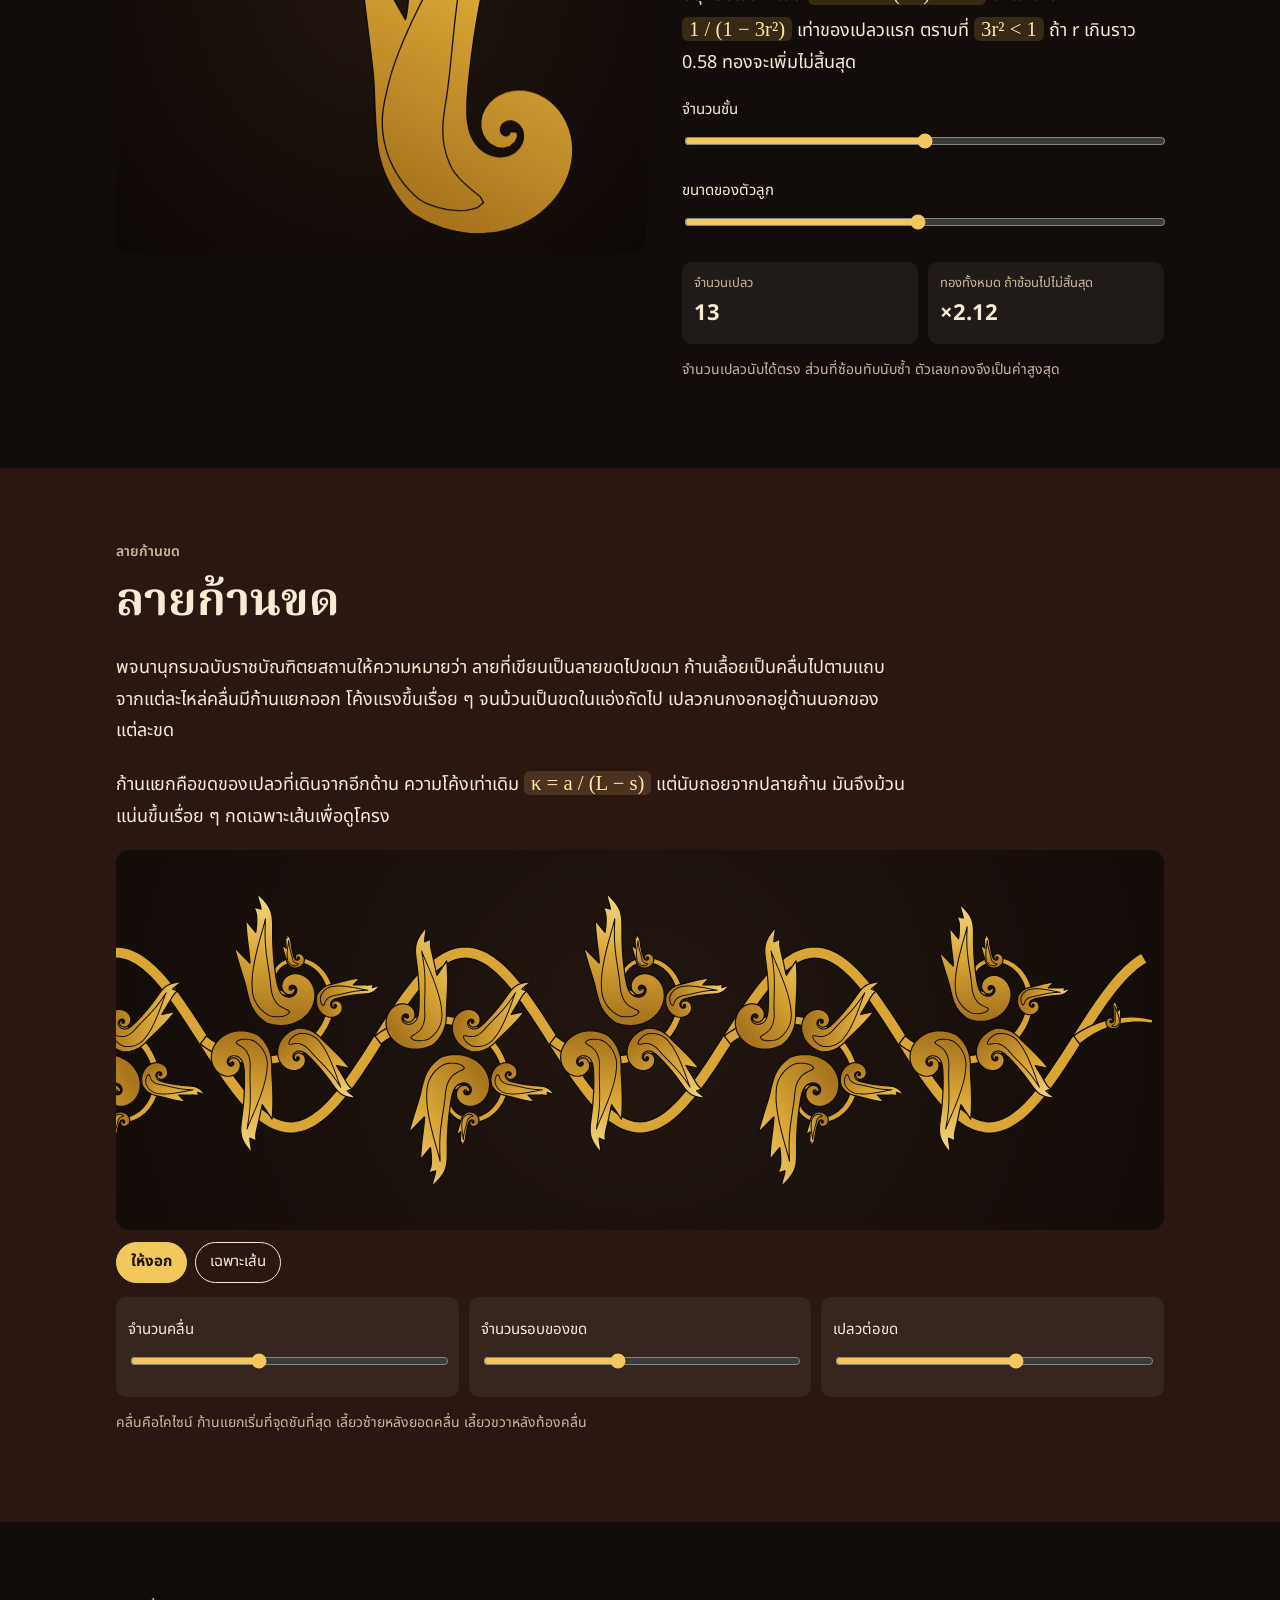
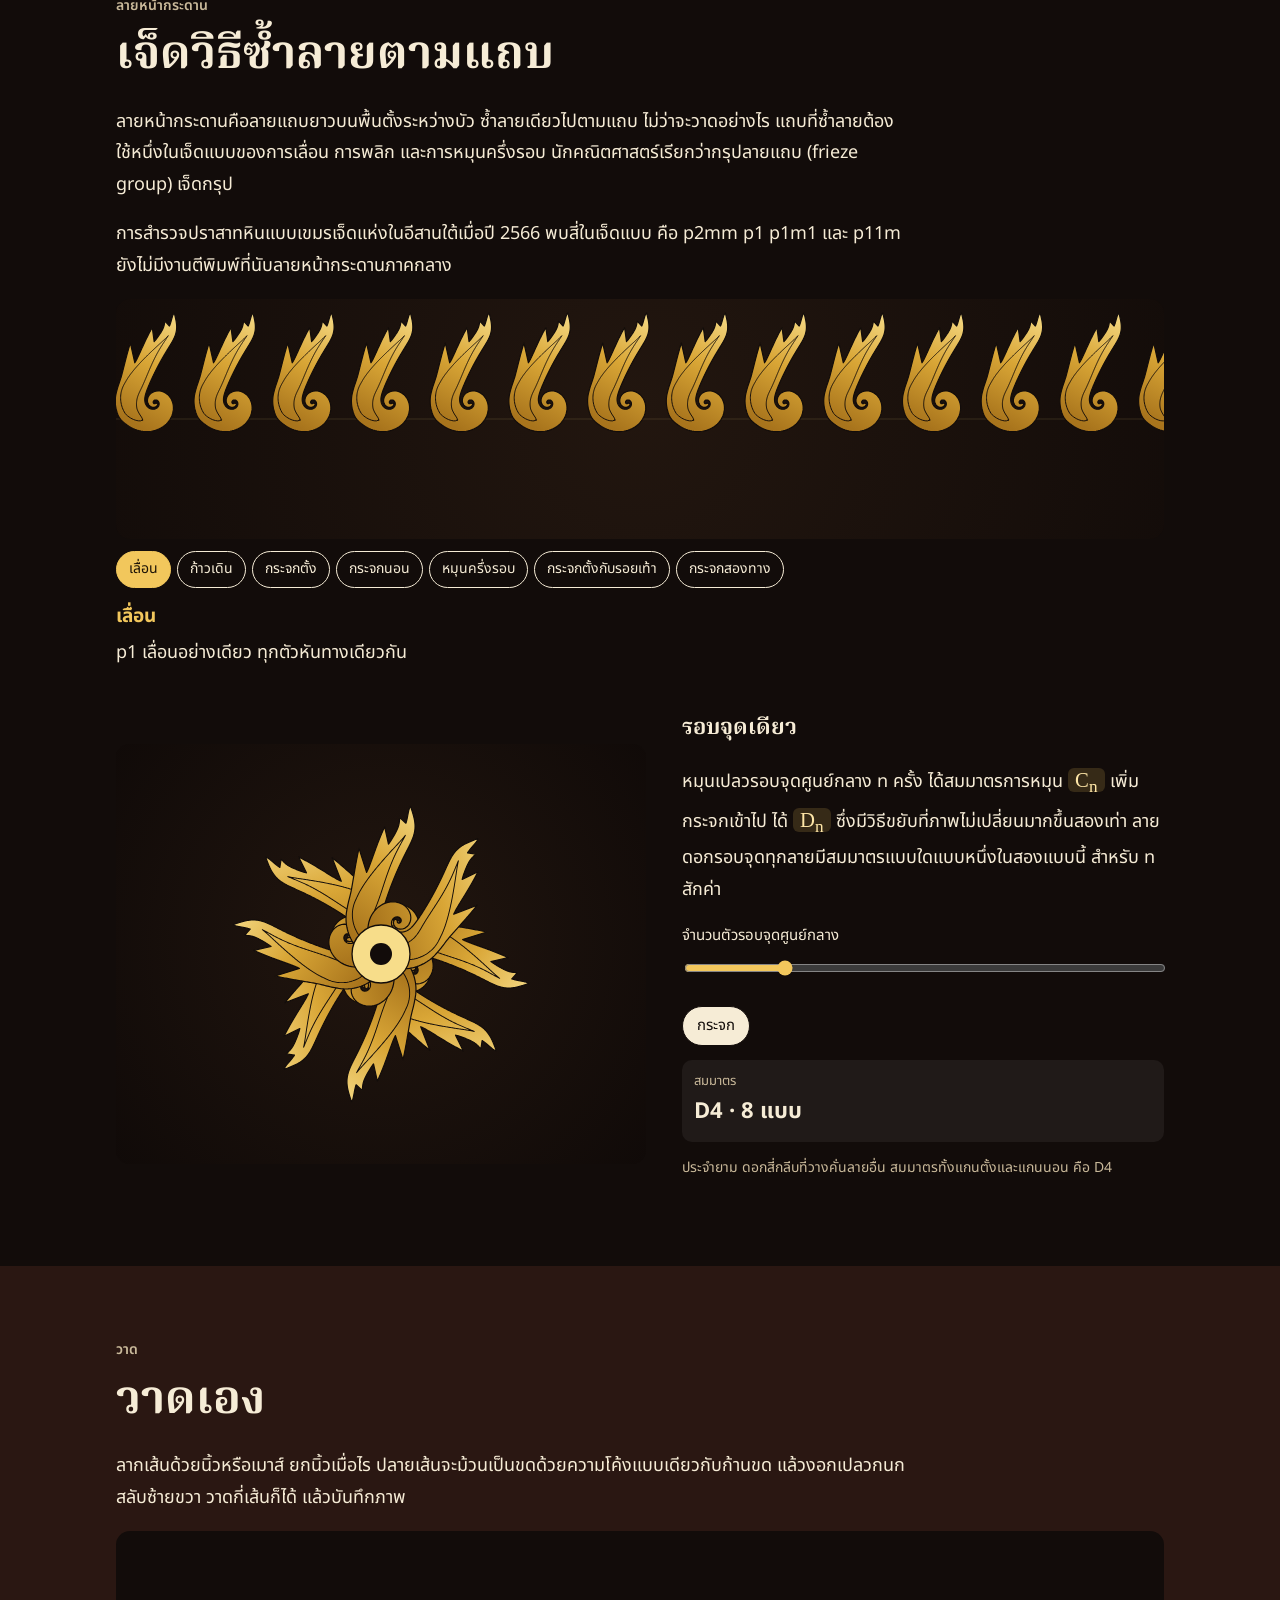
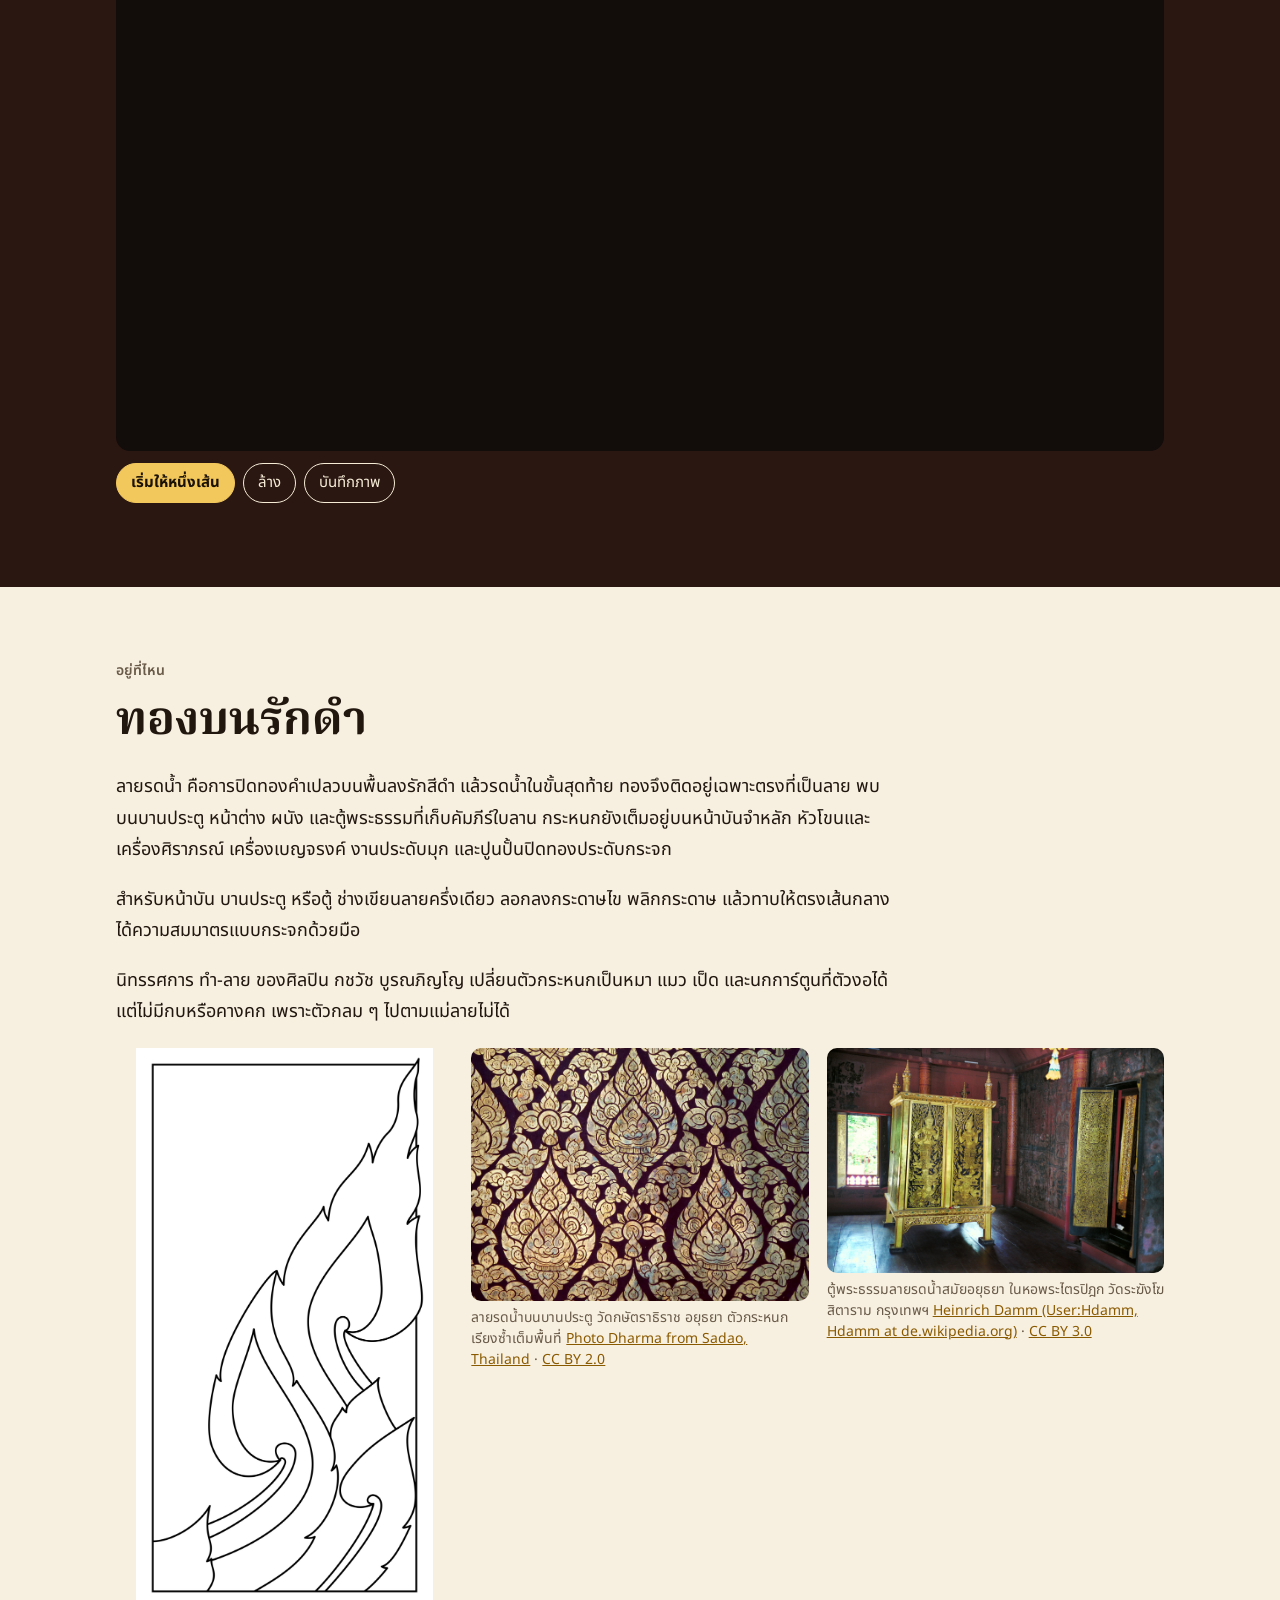
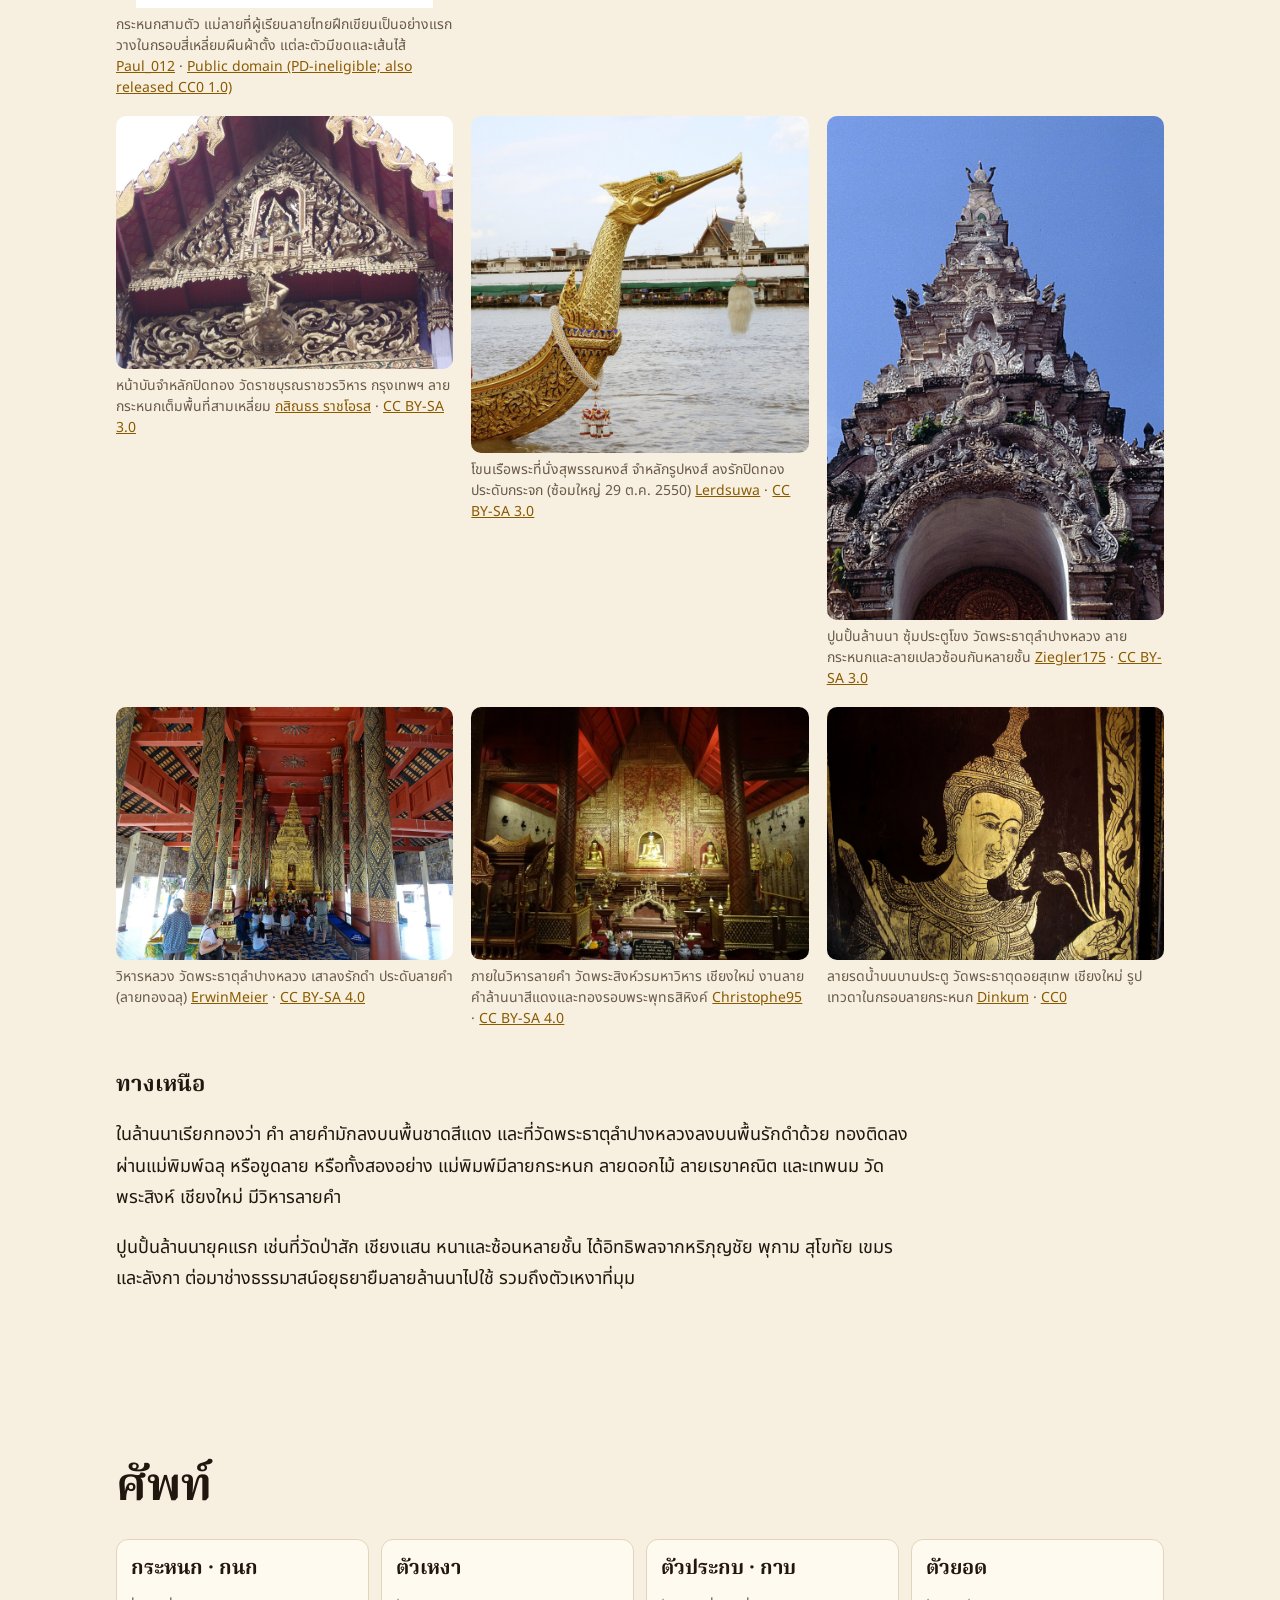
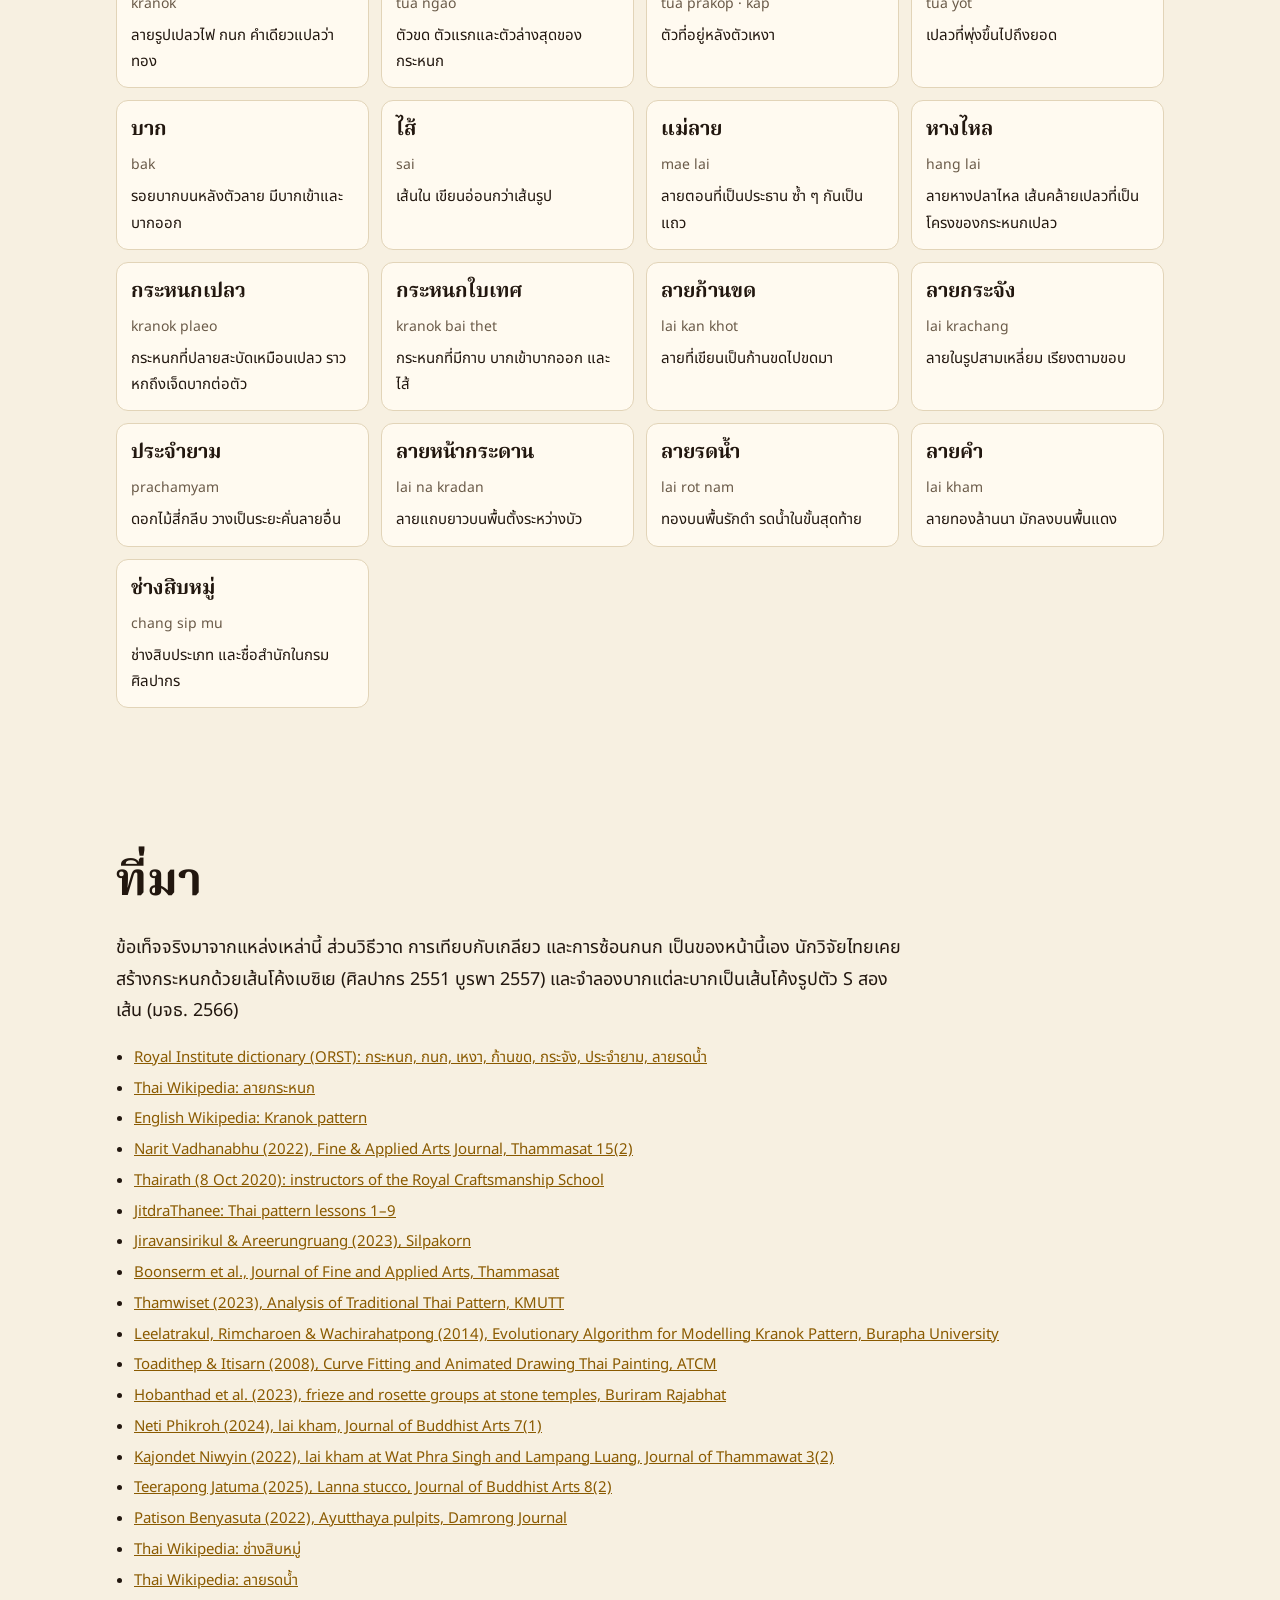
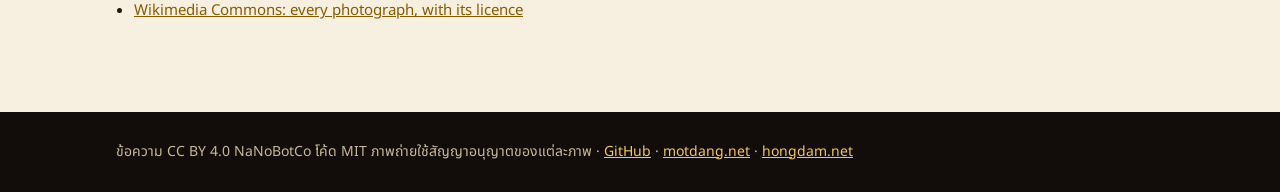
==== commit b10ca9ce: "Three-figure note matches the new drawing Co-Authored-By: Claude Opus 5.5 <noreply@anthropic.com>" ====
--- a/docs/th/index.html
+++ b/docs/th/index.html
@@ -144,7 +144,7 @@
 <section id="three" class="sec"><div class="in two"><div><canvas id="threecv" class="cv" role="img" aria-label="กระหนกสามตัว"></canvas></div>
 <div><p class="kick">กนกสามตัว</p><h2>กระหนกสามตัว</h2><p>แม่ลายนี้มีสามตัว ตัวเหงา คือตัวขด อยู่ล่างสุดและอยู่หน้า ตัวประกบหรือกาบ อยู่หลังตัวเหงา และตัวยอด คือเปลวที่ปลาย พจนานุกรมฉบับราชบัณฑิตยสถานให้ความหมายของ เหงา ว่าชื่อลายกระหนกตัวแรก บทเรียนในโรงเรียนเล่นคำว่าตัวเหงาก้มหน้าดูเศร้า ๆ เหงา ๆ</p><p>สูตรหนึ่ง: ร่างสี่เหลี่ยมผืนผ้าตั้งสัดส่วน 4 ต่อ 2 ลากเส้นทแยง วางกาบไว้มุมล่างซ้าย ลากเส้นจากโคนเข้าหัว แล้วขึ้นไปถึงยอดที่มุมบนขวา ลากกลับลงมาเป็นเปลว แบ่งเป็นสามตัว บาก แล้วใส่ไส้ ครูอีกท่านใช้สามเหลี่ยมมุมฉากสูง 3 กว้าง 2 และให้หัวกระหนกล้นออกนอกกรอบเล็กน้อย กระหนกจะดูมีชีวิต</p>
 <div class="steps" role="group" aria-label="กระหนกสามตัว"><button class="pill" type="button" data-step="0" aria-pressed="false">1</button><button class="pill" type="button" data-step="1" aria-pressed="false">2</button><button class="pill" type="button" data-step="2" aria-pressed="false">3</button><button class="pill" type="button" data-step="3" aria-pressed="false">4</button><button class="pill" type="button" data-step="4" aria-pressed="false">5</button><button class="pill" type="button" data-step="5" aria-pressed="false">6</button><button id="tplay" class="pill hot" type="button">เล่น</button></div>
-<p id="steptext" class="steptext" aria-live="polite"></p><p class="note">แต่ละตัวในภาพนี้คือเปลวหนึ่งตัวจากกราฟความโค้งข้างบน มีท้องกลมล้อมขด ภาพลายเส้นต้นแบบอยู่เป็นภาพแรกในหัวข้อภาพ</p></div></div></section>
+<p id="steptext" class="steptext" aria-live="polite"></p><p class="note">แต่ละตัวในภาพนี้คือเปลวหนึ่งตัวจากกราฟความโค้งข้างบน เส้นคือขอบหน้า ตัวลายห้อยอยู่ด้านหลังเส้น และหัวเต็มไปด้วยทองระหว่างรอบของขด ภาพลายเส้นต้นแบบอยู่เป็นภาพแรกในหัวข้อภาพ</p></div></div></section>
 <section id="nest" class="sec dark"><div class="in two"><div><canvas id="nestcv" class="cv" role="img" aria-label="กนกในกนก"></canvas></div>
 <div><p class="kick">เปลวบนเปลว</p><h2>กนกในกนก</h2><p>บากแต่ละบากบนหลังกระหนกจบด้วยเปลวเล็ก ๆ ลองให้ทุกบากงอกเป็นกระหนกทั้งตัว แล้วให้ทุกบากของตัวใหม่งอกต่อไปอีก ช่างสถาปัตย์พูดถึงตัวกระหนกที่ซ้อนกัน และรายงานวิจัยของมหาวิทยาลัยบูรพาปี 2557 ตั้งใจจำลองรูปแบบแฟร็กทัลของกระหนก การซ้อนแบบนี้เป็นของหน้านี้เอง</p><p>ถ้ามีสามบาก และตัวลูกมีขนาด r เท่าของตัวแม่ ชั้นที่ n จะมี <span class="math">3<sup>n</sup></span> เปลว แต่ละเปลวมีพื้นที่ <span class="math">r<sup>2n</sup></span> ของเปลวแรก ทองทั้งหมดรวมเป็นอนุกรมเรขาคณิต <span class="math">1 + 3r² + (3r²)² + …</span> ซึ่งเข้าใกล้ <span class="math">1 / (1 − 3r²)</span> เท่าของเปลวแรก ตราบที่ <span class="math">3r² &lt; 1</span> ถ้า r เกินราว 0.58 ทองจะเพิ่มไม่สิ้นสุด</p>
 <label class="lab" for="ndepth">จำนวนชั้น</label><input id="ndepth" type="range" min="0" max="4" step="1" value="2"><label class="lab" for="nratio">ขนาดของตัวลูก</label><input id="nratio" type="range" min="0.25" max="0.6" step="0.01" value="0.42">
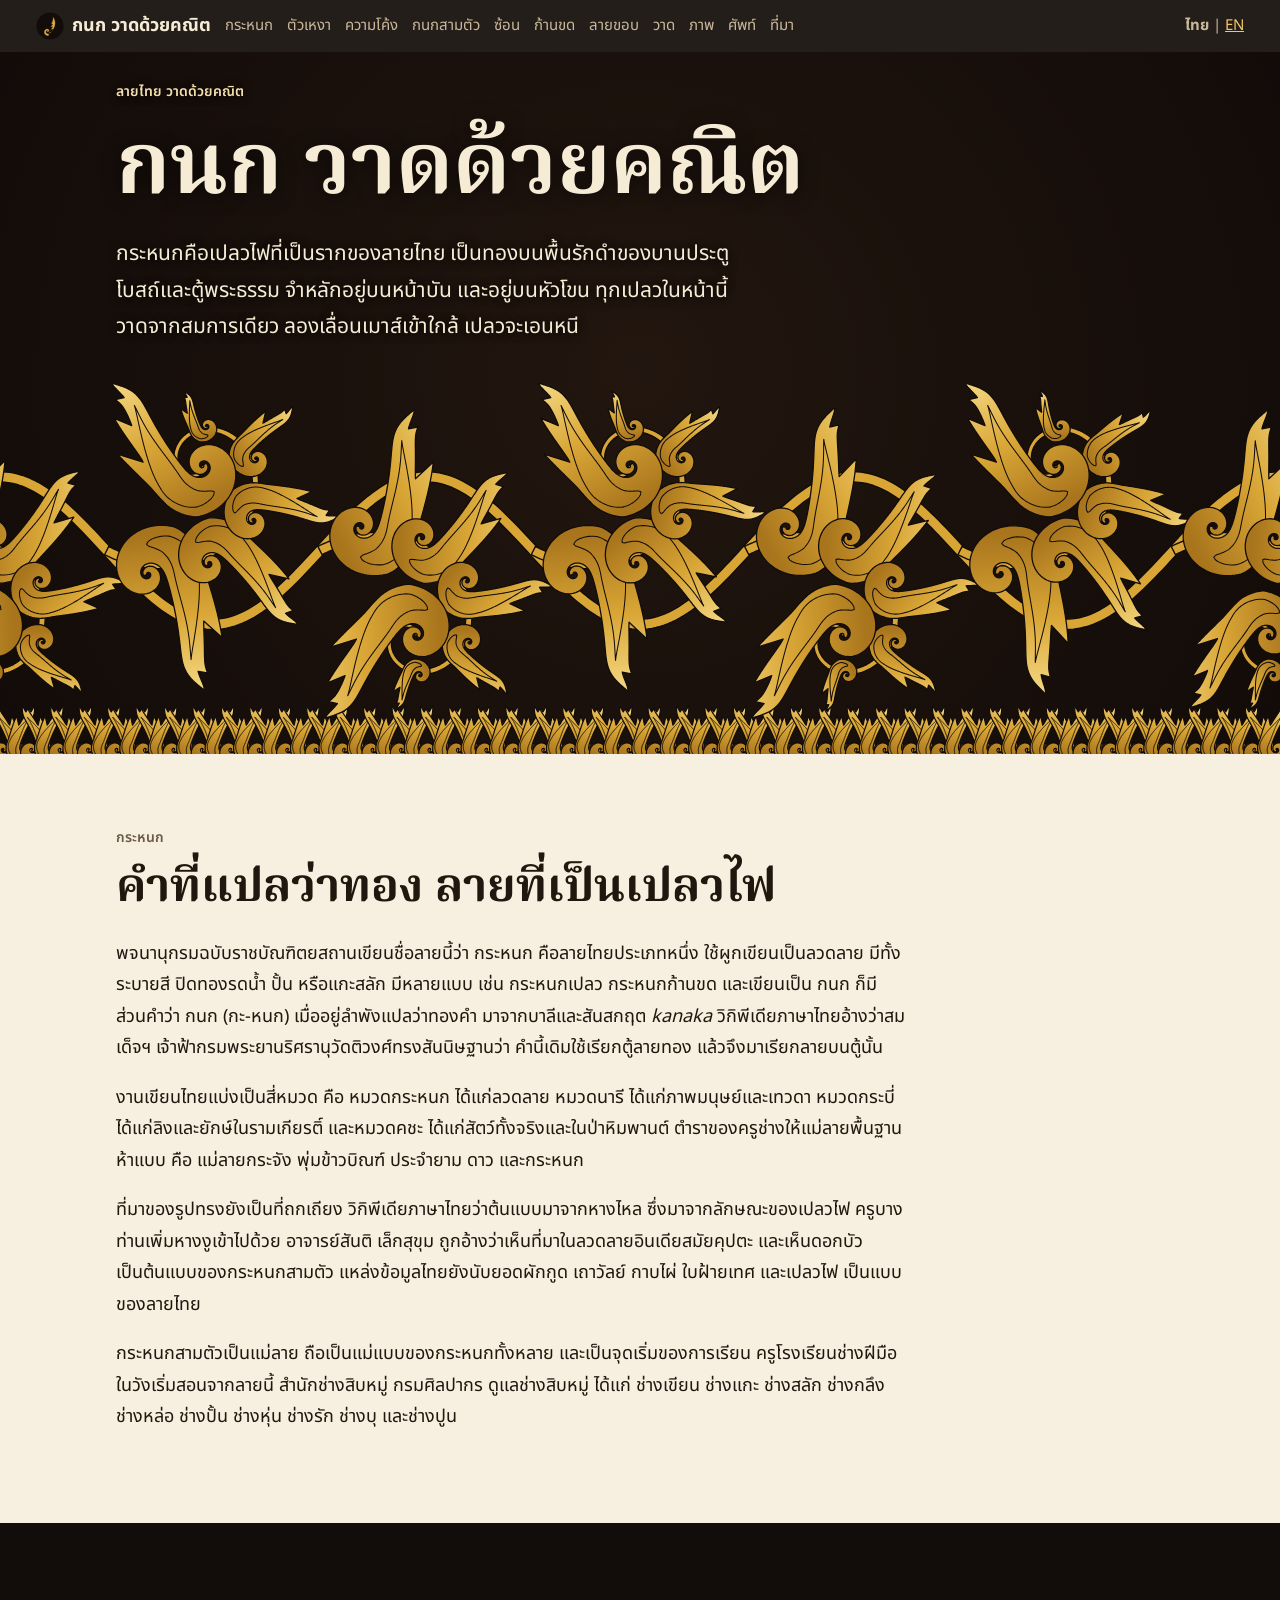
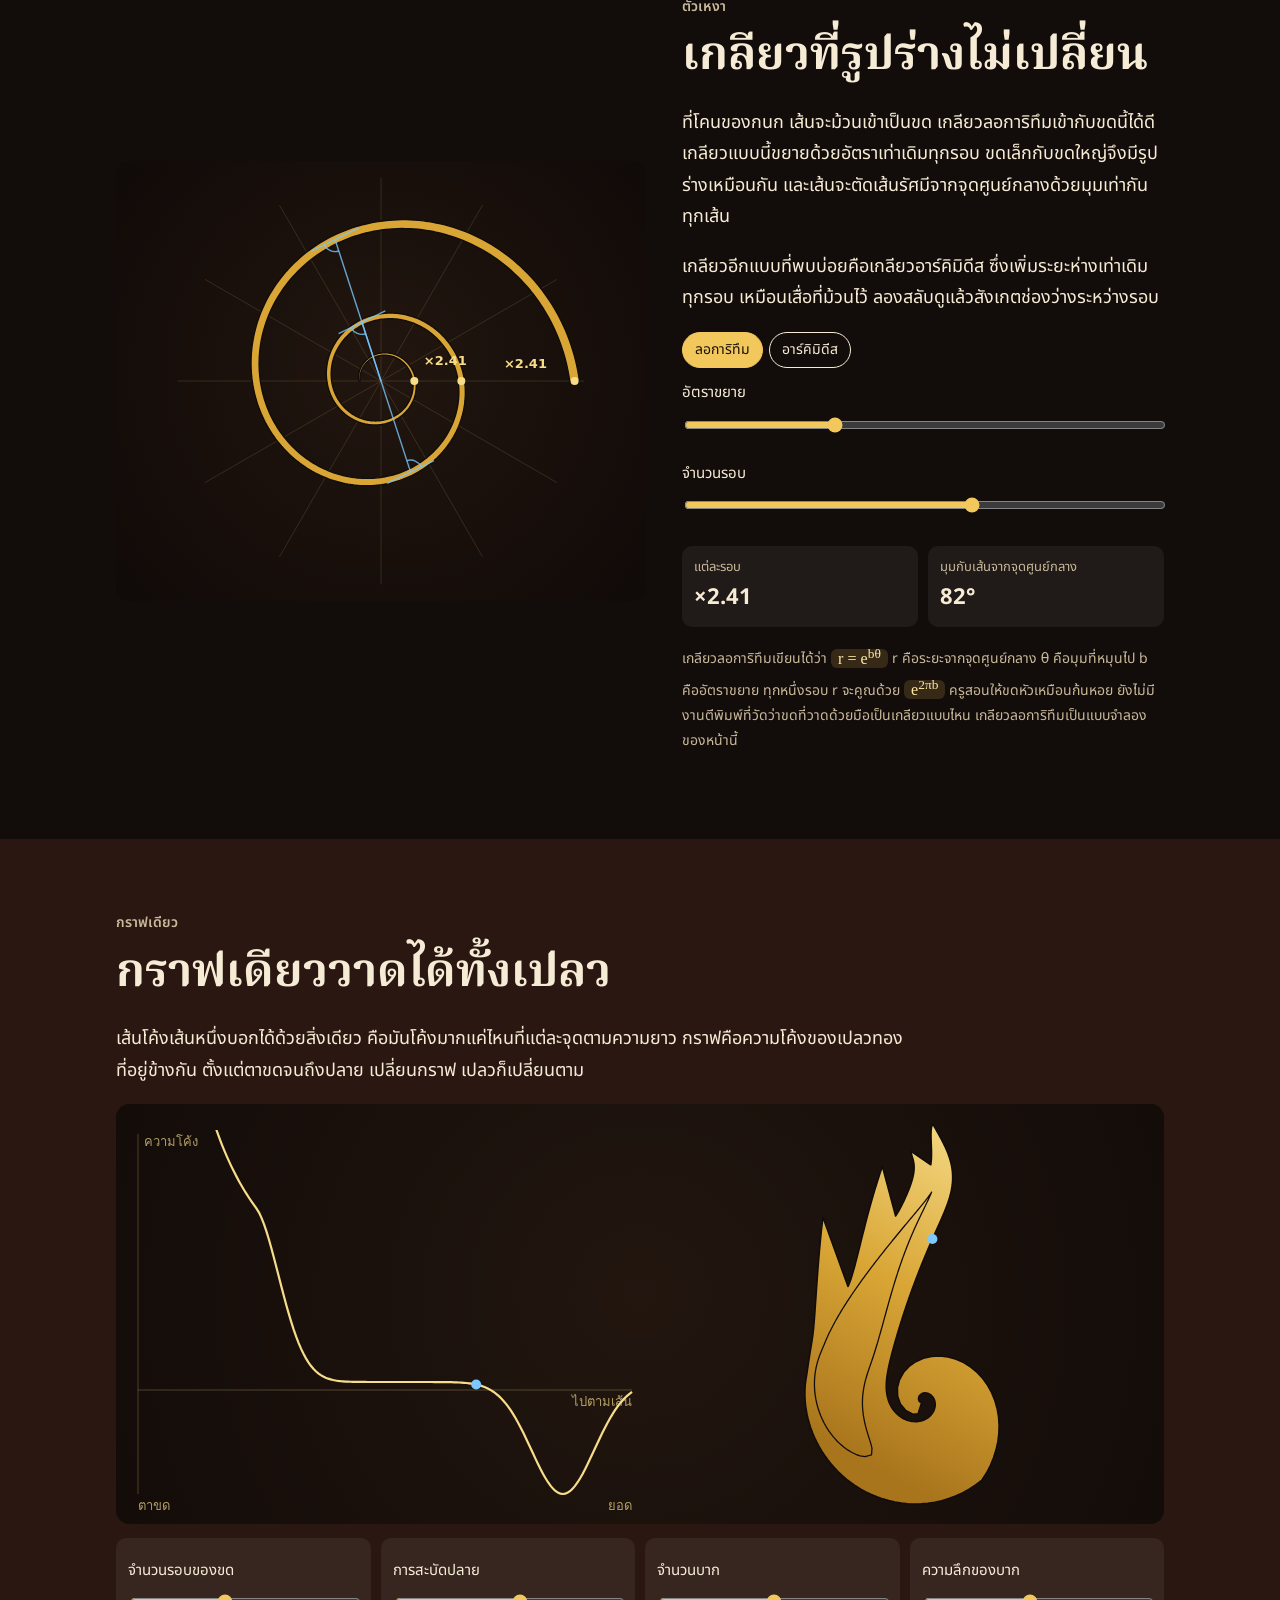
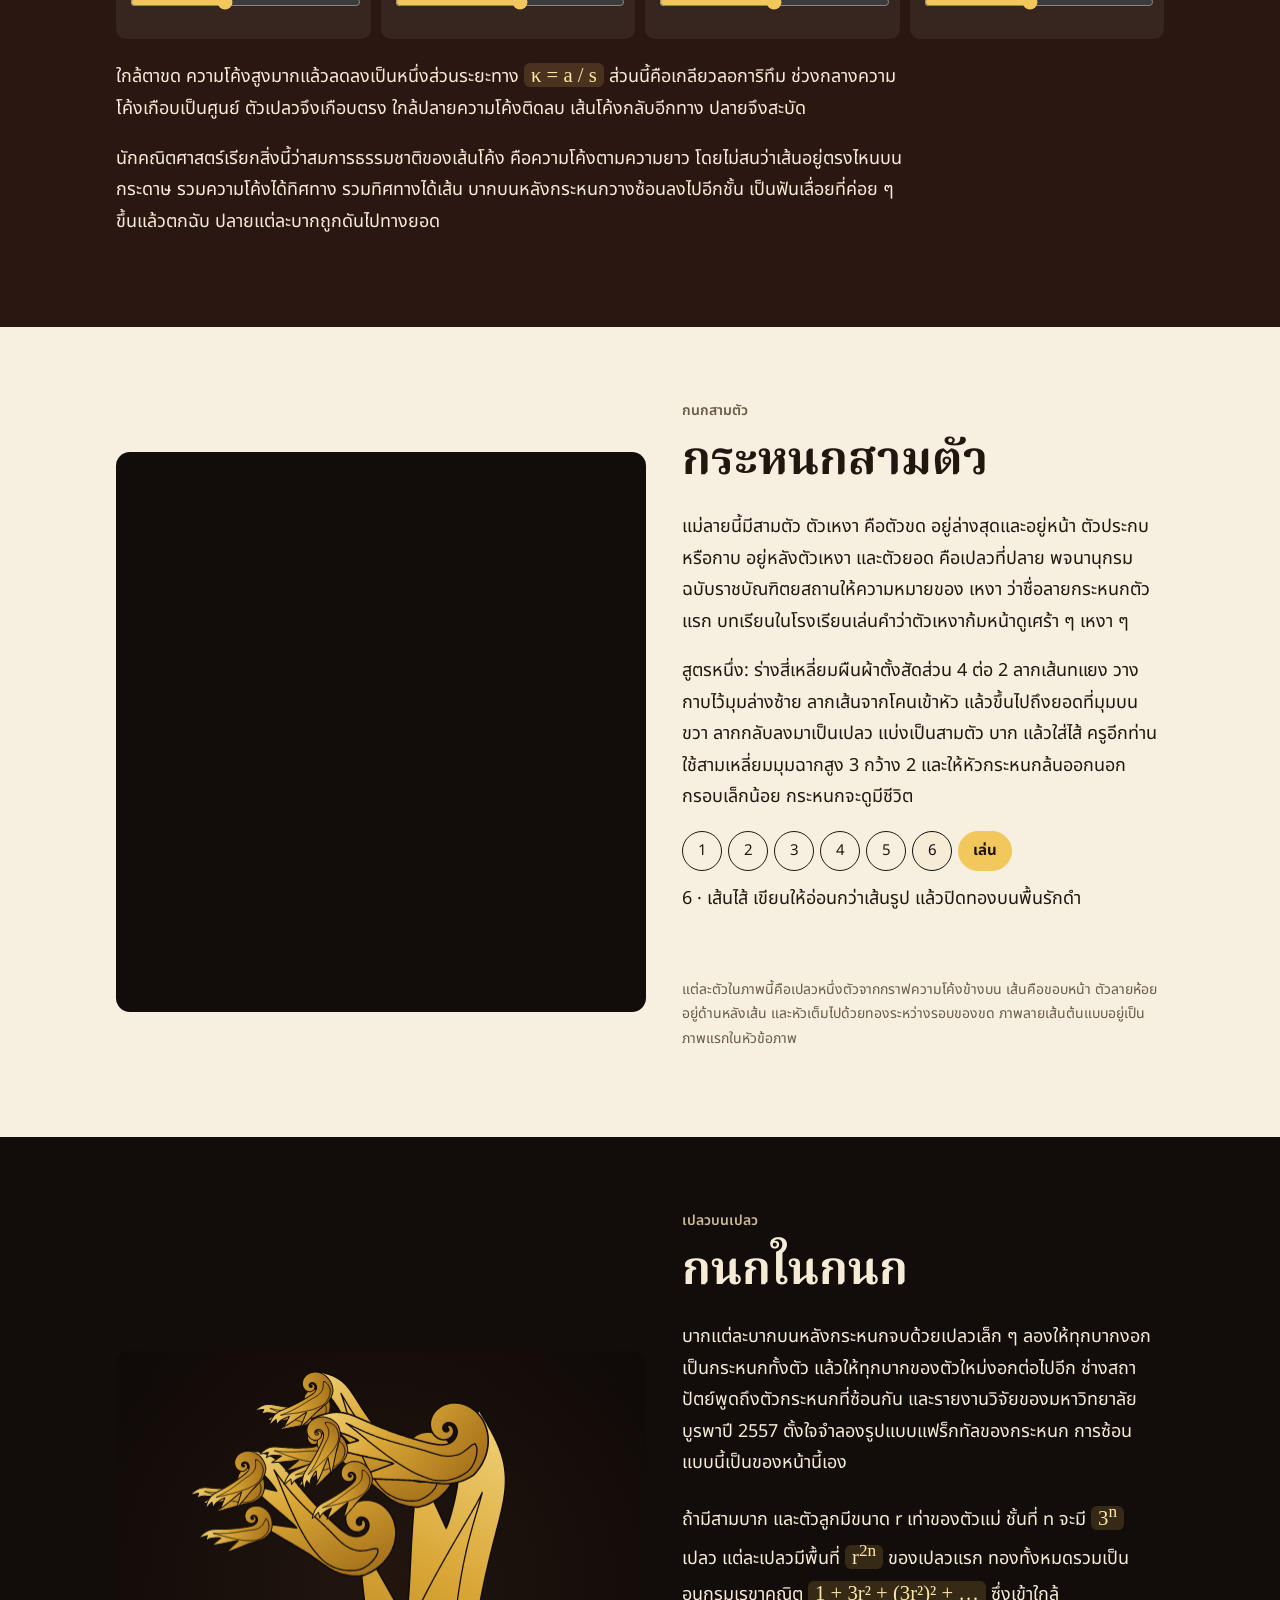
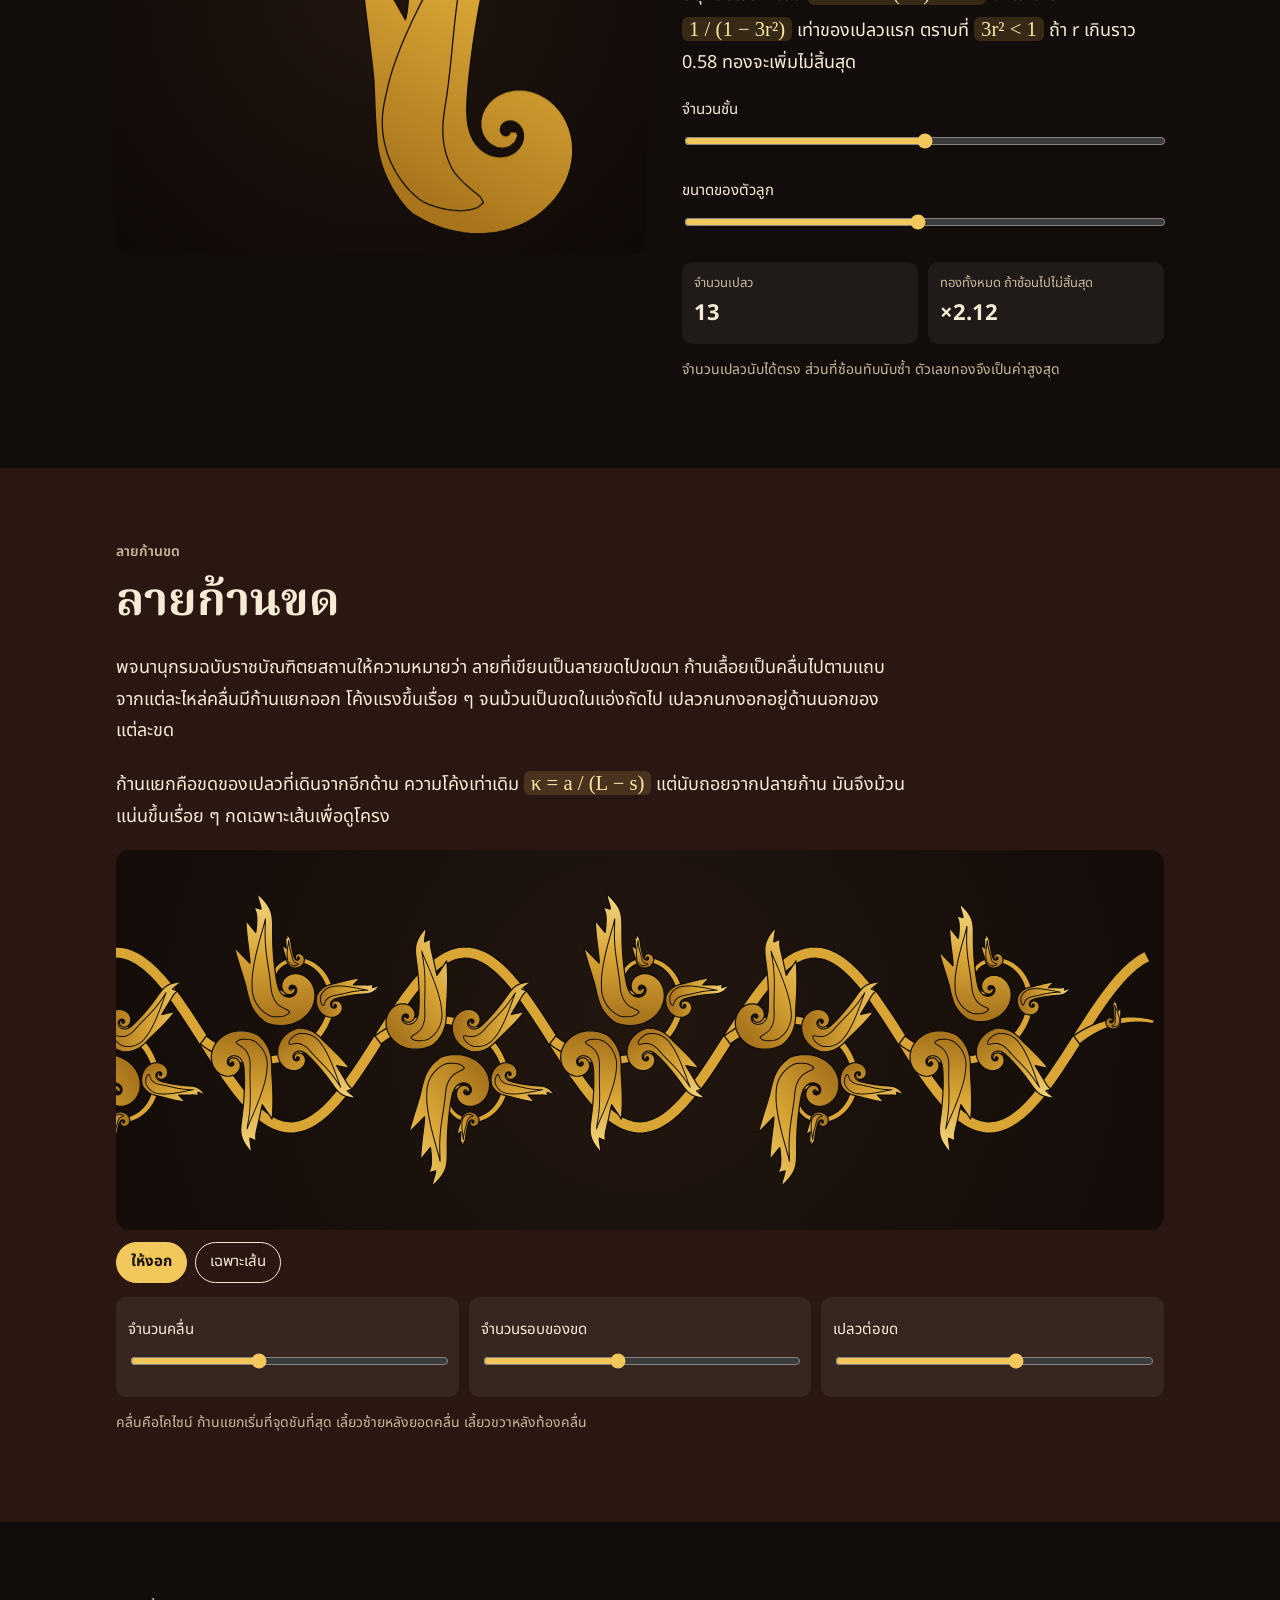
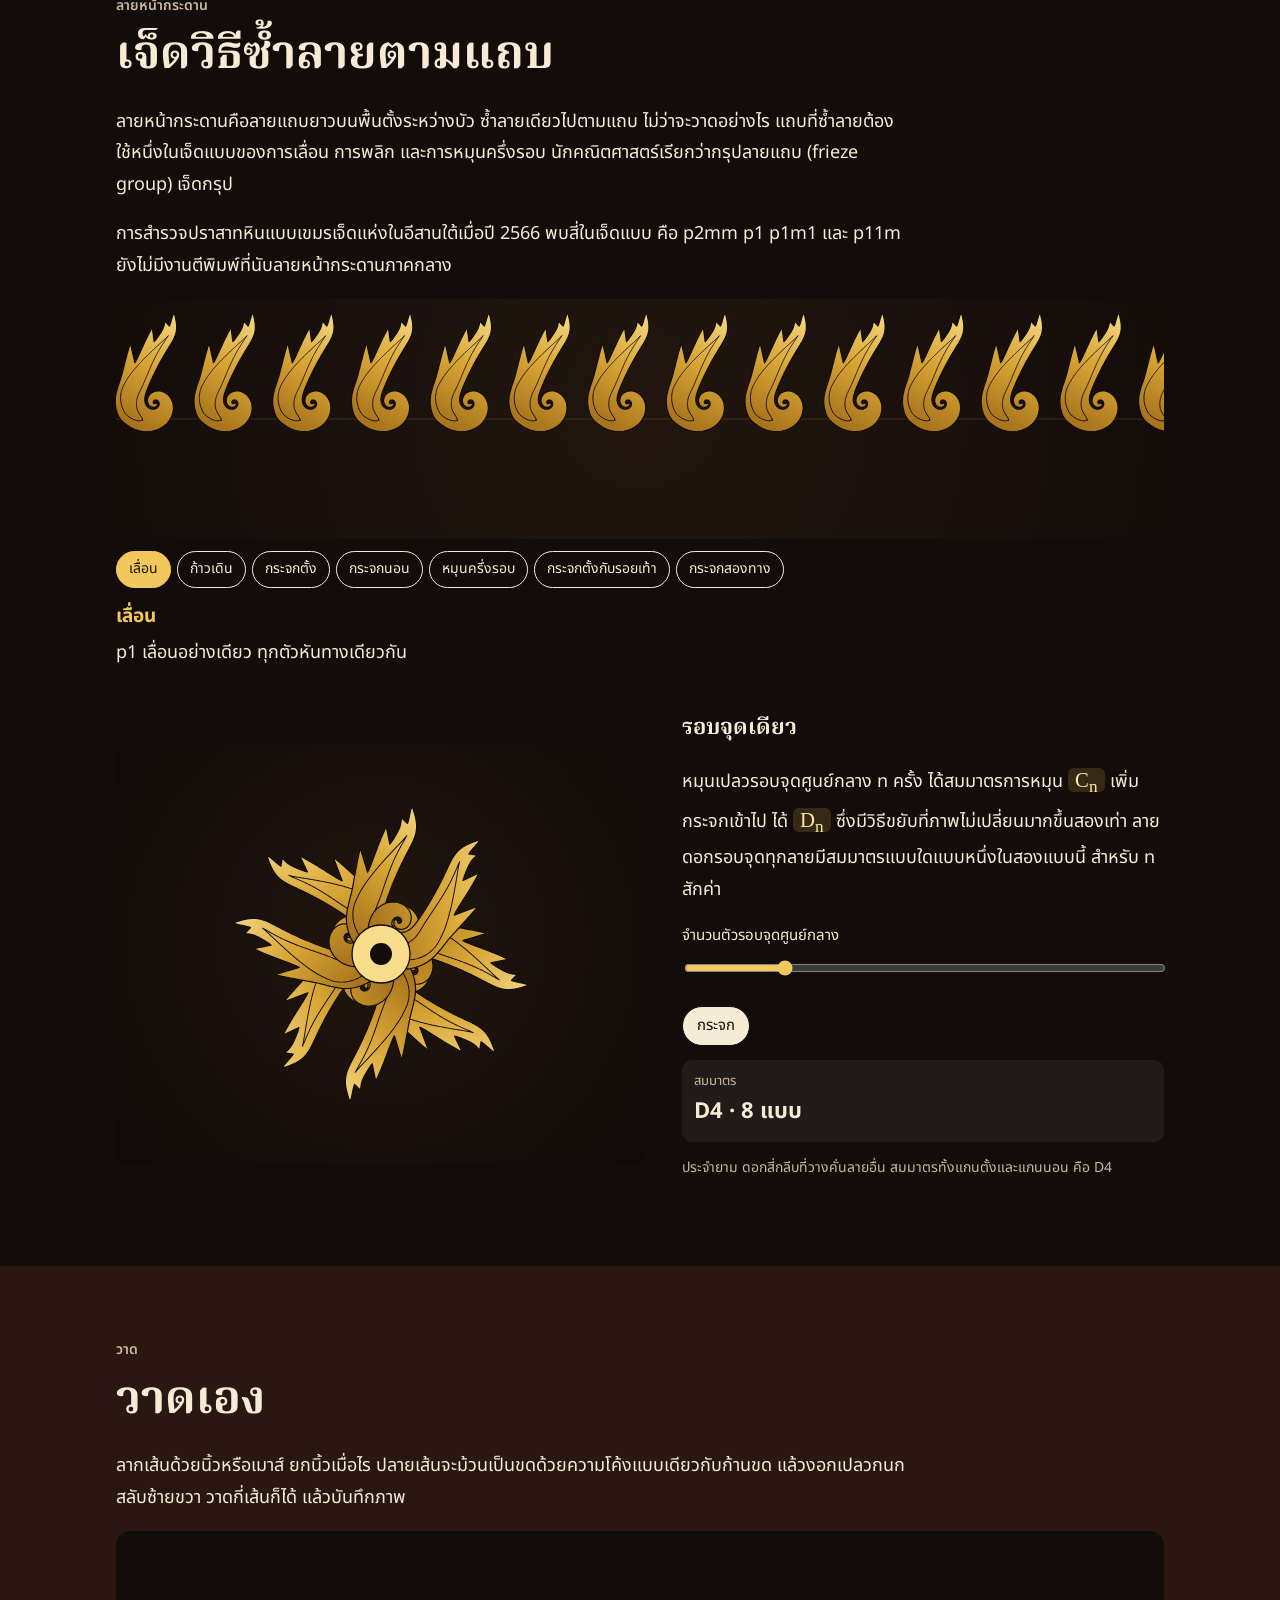
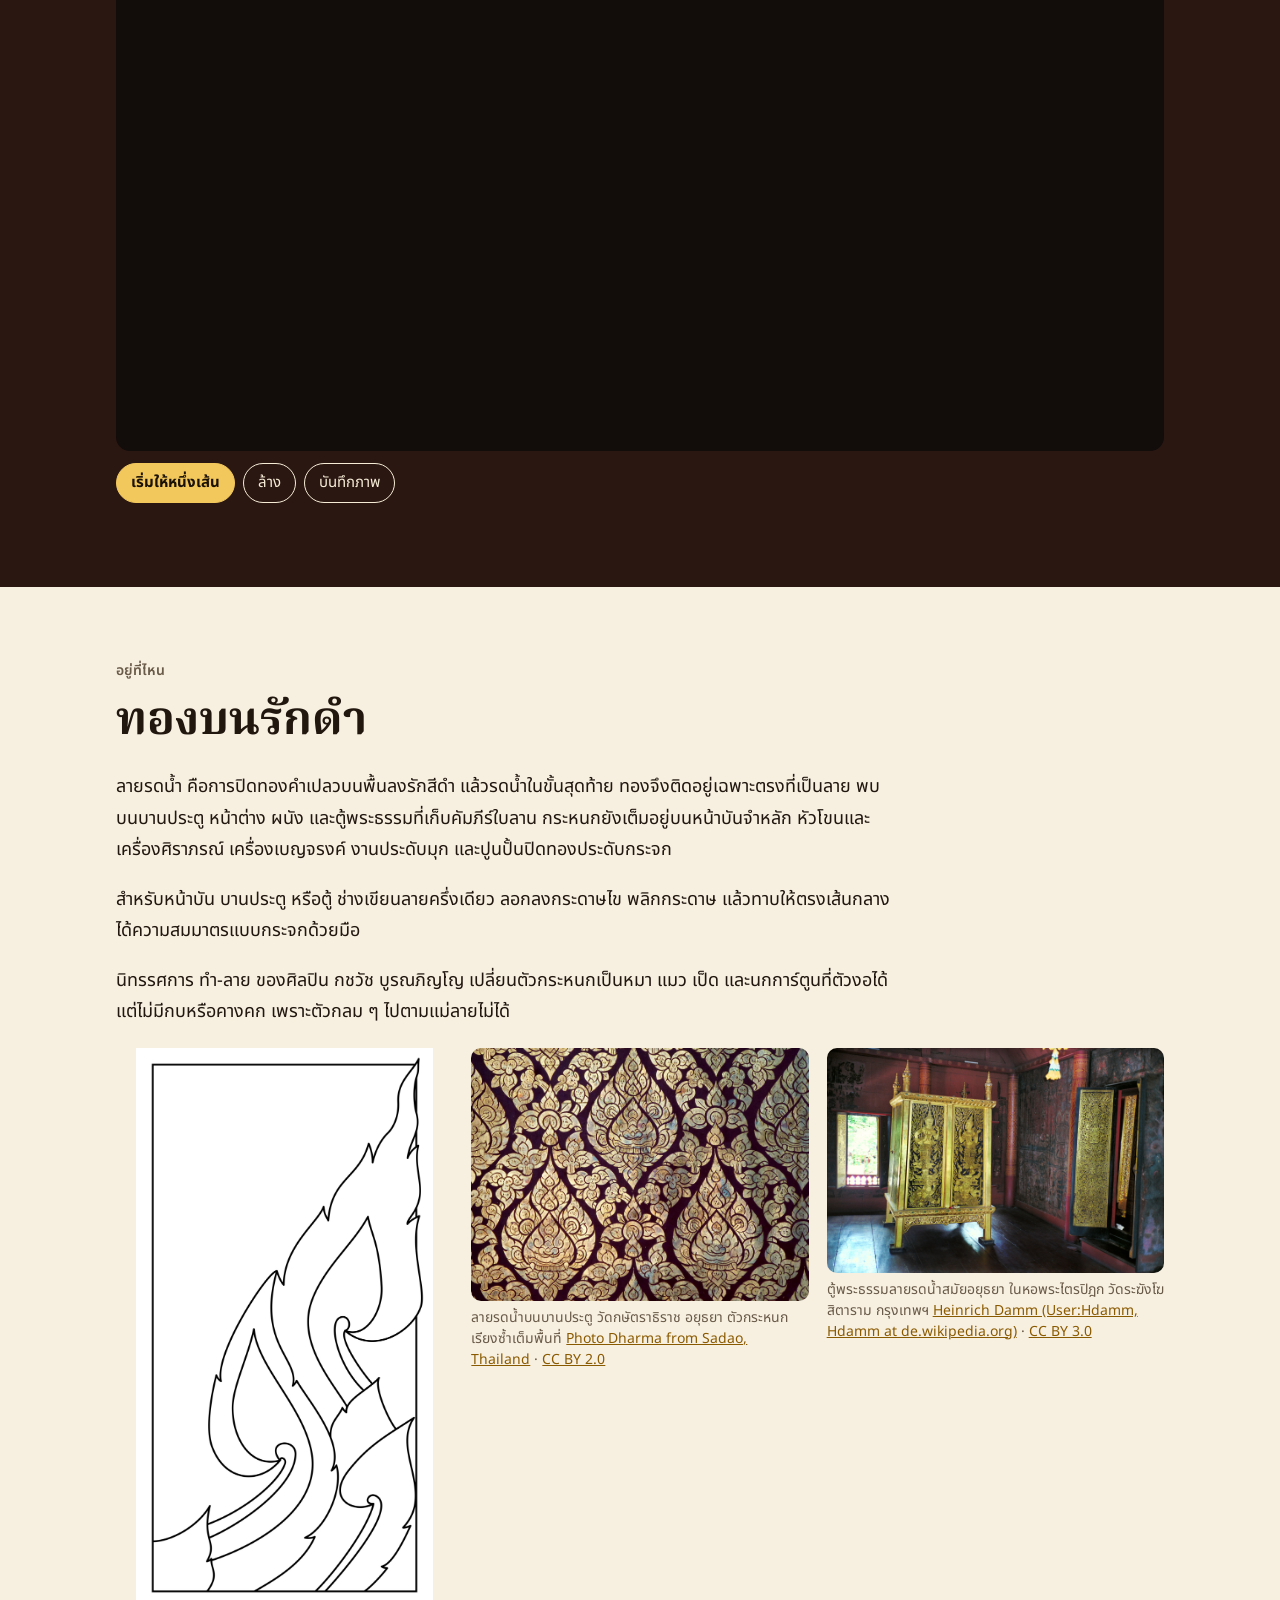
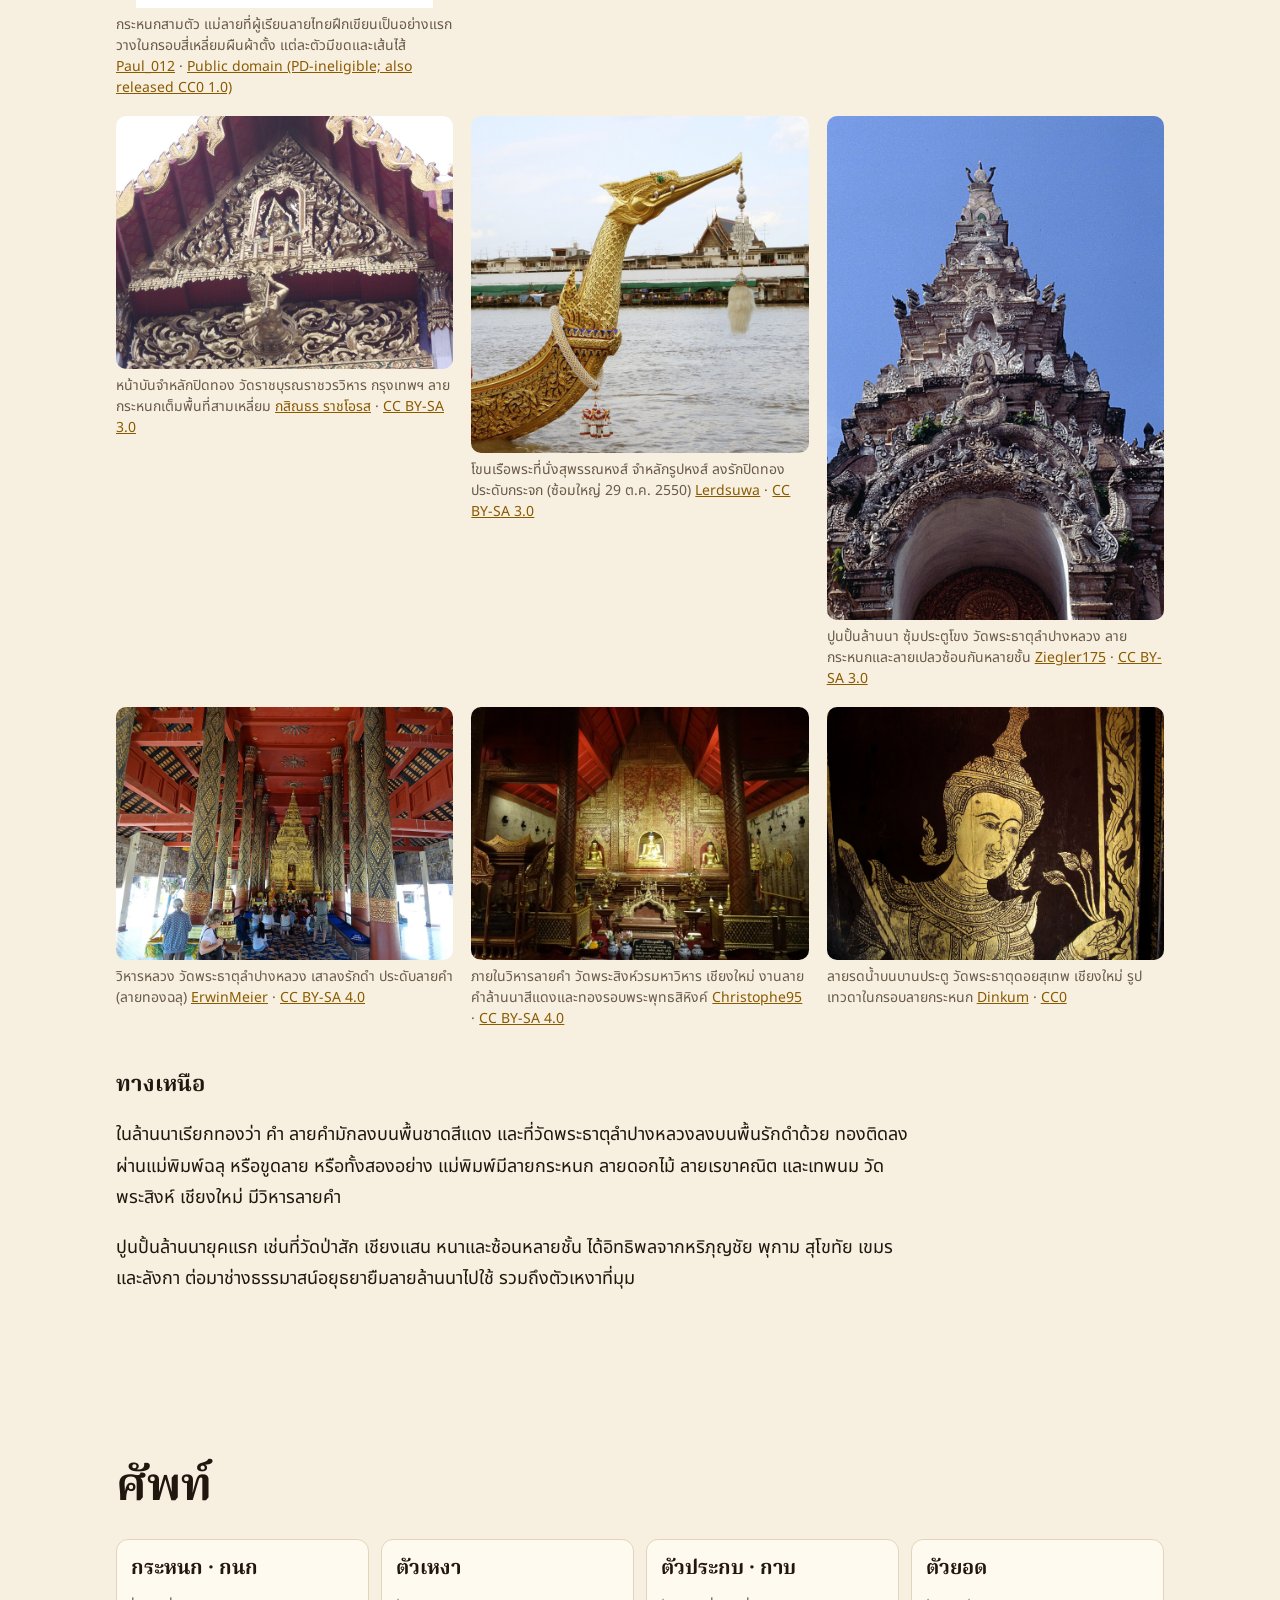
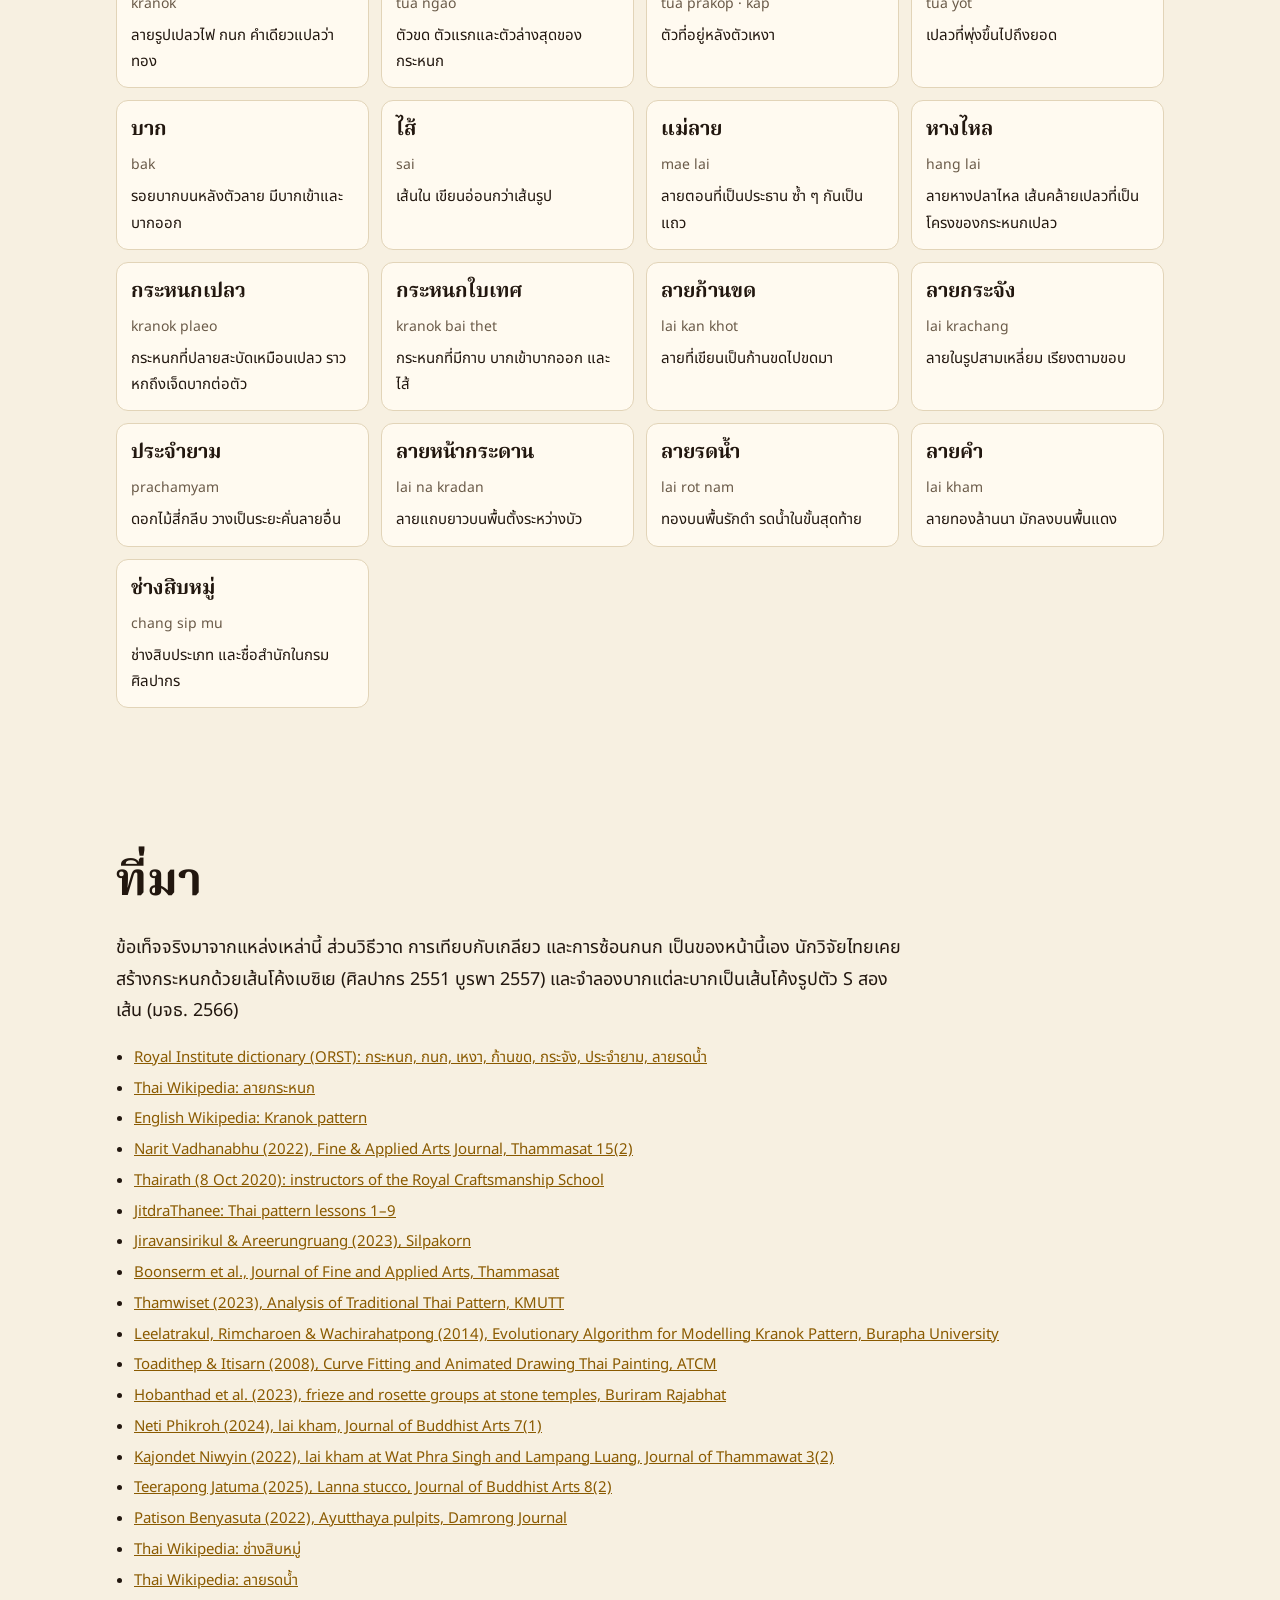
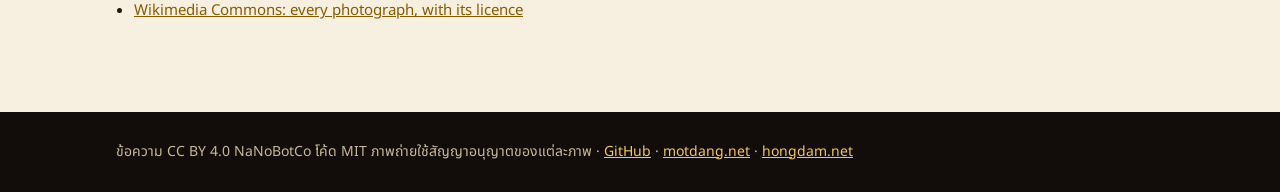
==== commit f6cc3ea6: "Share cards of its own for the GitHub copy, English and Thai Co-Authored-By: Claude Sonnet 5.5 <nore" ====
--- a/docs/th/index.html
+++ b/docs/th/index.html
@@ -8,12 +8,9 @@
 <link rel="canonical" href="https://motdang.net/sites/kranok/th/">
 <link rel="alternate" hreflang="en" href="https://motdang.net/sites/kranok/"><link rel="alternate" hreflang="th" href="https://motdang.net/sites/kranok/th/"><link rel="alternate" hreflang="x-default" href="https://motdang.net/sites/kranok/">
 <meta property="og:type" content="website"><meta property="og:site_name" content="Kranok, Drawn · กนก วาดด้วยคณิต">
-<meta property="og:title" content="กนก วาดด้วยคณิต"><meta property="og:description" content="กระหนก เปลวไฟแห่งลายไทย วาดด้วยคณิต ตั้งแต่คำ ตัวเหงา กราฟเดียวที่ดัดเปลวทั้งตัว กนกสามตัว กนกซ้อนกนก ลายก้านขด เจ็ดวิธีซ้ำลายหน้ากระดาน ลายรดน้ำ และลายคำล้านนา ภาษาไทยและอังกฤษ"><meta property="og:url" content="https://motdang.net/sites/kranok/th/">
-<meta property="og:image" content="https://motdang.net/sites/kranok/card.jpg"><meta property="og:image:secure_url" content="https://motdang.net/sites/kranok/card.jpg"><meta property="og:image:type" content="image/jpeg">
-<meta property="og:image:width" content="1200"><meta property="og:image:height" content="630">
-<meta property="og:image:alt" content="เปลวกนกสีทองกับลายก้านขดบนพื้นรักสีดำ">
+<meta property="og:title" content="กนก วาดด้วยคณิต"><meta property="og:description" content="กระหนก เปลวไฟแห่งลายไทย วาดด้วยคณิต ตั้งแต่คำ ตัวเหงา กราฟเดียวที่ดัดเปลวทั้งตัว กนกสามตัว กนกซ้อนกนก ลายก้านขด เจ็ดวิธีซ้ำลายหน้ากระดาน ลายรดน้ำ และลายคำล้านนา ภาษาไทยและอังกฤษ">
+<meta property="og:image" content="https://nanobotco.github.io/kranok/og/th.jpg"><meta property="og:image:width" content="1200"><meta property="og:image:height" content="630"><meta property="og:image:type" content="image/jpeg"><meta property="og:image:alt" content="Card: กนก วาดด้วยคณิต, Kranok, Drawn"><meta name="twitter:card" content="summary_large_image"><meta name="twitter:image" content="https://nanobotco.github.io/kranok/og/th.jpg"><meta name="twitter:image:alt" content="Card: กนก วาดด้วยคณิต, Kranok, Drawn"><meta property="og:url" content="https://motdang.net/sites/kranok/th/">
 <meta property="og:locale" content="th_TH"><meta property="og:locale:alternate" content="en_US">
-<meta name="twitter:card" content="summary_large_image"><meta name="twitter:image" content="https://motdang.net/sites/kranok/card.jpg">
 <link rel="icon" href="../icon.svg" type="image/svg+xml">
 <link rel="alternate" type="text/plain" href="https://motdang.net/sites/kranok/llms.txt" title="llms.txt">
 <link rel="preconnect" href="https://fonts.googleapis.com"><link rel="preconnect" href="https://fonts.gstatic.com" crossorigin>
